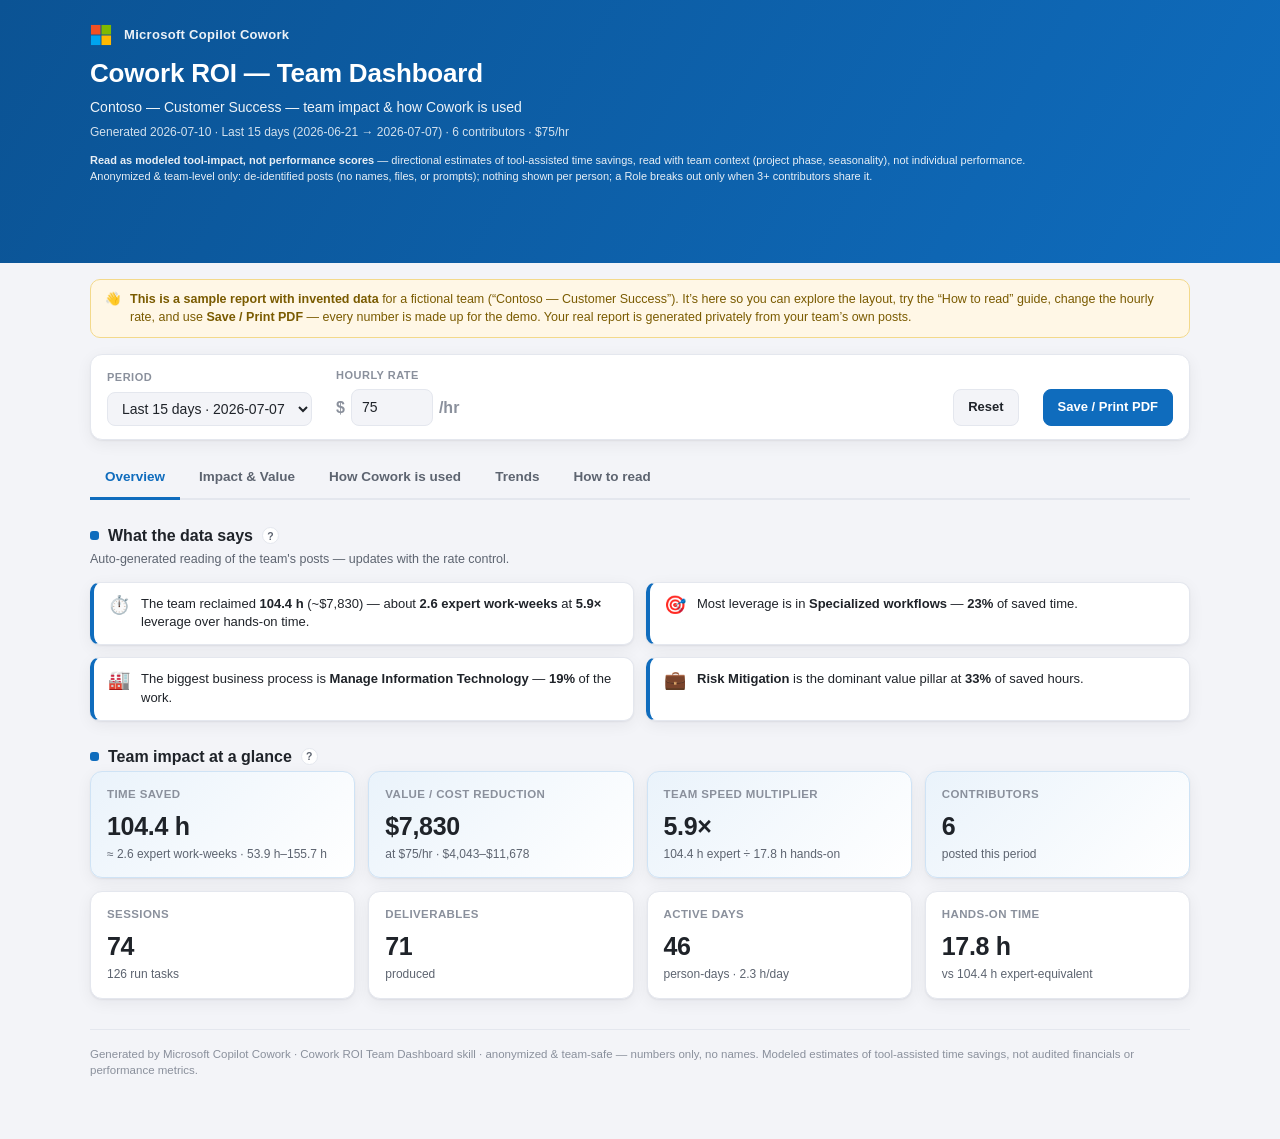
==== docs/demo-report.html @ 1267a7e6 "Installer Studio: add live demo report with invented sample data Adds docs/demo-report.html - a self" ====
<!DOCTYPE html>
<html lang="en" dir="ltr">
<head>
<meta charset="utf-8"><meta name="viewport" content="width=device-width, initial-scale=1"><meta name="color-scheme" content="light dark">
<title>Cowork Dashboard — Sample Team Report (Demo)</title>
<style>
:root{--bg:#f3f4f8;--panel:#fff;--ink:#1f2329;--muted:#5d6470;--faint:#8a909c;--line:#e4e7ee;
--brand:#0f6cbd;--brand-d:#0b5394;--soft:#eaf3fb;--good:#107c10;--shadow:0 1px 2px rgba(16,24,40,.06),0 4px 16px rgba(16,24,40,.06);
--t:#0f6cbd;--rg:#107c10;--cr:#ca5010;--rm:#8764b8;
--c0:#0f6cbd;--c1:#2e8b57;--c2:#ca5010;--c3:#8764b8;--c4:#0099bc;--c5:#c4314b;--c6:#7a7574;--c7:#498205;}
@media (prefers-color-scheme:dark){:root{--bg:#16181d;--panel:#1f2228;--ink:#e9ebef;--muted:#a7adb8;--faint:#7c828d;--line:#2c3038;--brand:#4aa3e8;--brand-d:#74b9ee;--soft:#1b2a39;--shadow:0 1px 2px rgba(0,0,0,.4);}}
*{box-sizing:border-box}html,body{margin:0;padding:0}
body{font-family:'Segoe UI',-apple-system,BlinkMacSystemFont,Roboto,Helvetica,Arial,sans-serif;background:var(--bg);color:var(--ink);line-height:1.45;-webkit-font-smoothing:antialiased}
.wrap{max-width:1140px;margin:0 auto;padding:0 20px 60px}
header.top{background:linear-gradient(120deg,var(--brand-d),var(--brand));color:#fff;padding:24px 0 18px}
.brand{display:flex;align-items:center;gap:12px;margin-bottom:9px}.brand .nm{font-size:13px;letter-spacing:.3px;opacity:.92;font-weight:600}
header.top h1{font-size:26px;margin:2px 0 4px;font-weight:700;letter-spacing:-.2px}
header.top .sub{font-size:14px;opacity:.93;margin:0}header.top .gen{font-size:12px;opacity:.82;margin-top:7px}
header.top .disc{font-size:11px;line-height:1.45;opacity:.9;margin:10px 0 0;max-width:940px}header.top .disc b{font-weight:700}
.banner{background:#fff7e6;border:1px solid #f3d98b;color:#7a5b00;border-radius:10px;padding:10px 14px;font-size:12.5px;margin:16px 0 0;display:flex;gap:9px;align-items:flex-start}
@media (prefers-color-scheme:dark){.banner{background:#332a12;border-color:#5c4a17;color:#e8cf8f}}
.controls{position:sticky;top:0;z-index:30;background:var(--panel);border:1px solid var(--line);border-radius:12px;box-shadow:var(--shadow);padding:13px 16px;margin:16px 0 0;display:flex;flex-wrap:wrap;gap:14px 24px;align-items:flex-end}
.ctl{display:flex;flex-direction:column;gap:6px}.ctl label{font-size:11px;text-transform:uppercase;letter-spacing:.5px;color:var(--faint);font-weight:700}
.ctl select,.ctl input{font:inherit;font-size:14px;padding:7px 10px;border:1px solid var(--line);border-radius:8px;background:var(--bg);color:var(--ink);min-width:150px}
.rate-in{display:flex;align-items:center;gap:6px}.rate-in span{color:var(--faint);font-weight:600}.rate-in input{width:82px;min-width:70px}
.btn{font:inherit;font-size:13px;font-weight:600;padding:8px 14px;border-radius:8px;cursor:pointer;border:1px solid var(--line);background:var(--bg);color:var(--ink)}
.btn.primary{background:var(--brand);border-color:var(--brand);color:#fff}.btn:hover{border-color:var(--brand)}.spacer{flex:1 1 auto}
.tabs{position:sticky;top:0;z-index:25;display:flex;gap:4px;flex-wrap:wrap;margin:16px 0 8px;border-bottom:2px solid var(--line);background:var(--bg)}
.tab-btn{font:inherit;font-size:13.5px;font-weight:600;padding:11px 15px;border:none;background:none;color:var(--muted);cursor:pointer;border-bottom:3px solid transparent;margin-bottom:-2px}
.tab-btn.on{color:var(--brand);border-bottom-color:var(--brand)}.tab-btn:hover{color:var(--ink)}
.tab-panel{display:none}.tab-panel.on{display:block}
section.block{margin:24px 0 0}
h2.sec{font-size:16px;font-weight:700;margin:0 0 3px;display:flex;align-items:center;gap:9px;position:relative;flex-wrap:wrap}
h2.sec .dot{width:9px;height:9px;border-radius:3px;background:var(--brand)}
.sec-note{font-size:12.5px;color:var(--muted);margin:0 0 13px}
/* Click-to-reveal "?" helper next to a section title — a short plain-language explanation, in-page. */
.help{width:17px;height:17px;border-radius:50%;border:1px solid var(--line);background:var(--panel);color:var(--muted);font-size:10.5px;font-weight:700;line-height:1;cursor:pointer;padding:0;display:inline-flex;align-items:center;justify-content:center;flex:none}
.help:hover{border-color:var(--brand);color:var(--brand)}
.helppop{position:absolute;top:28px;inset-inline-start:0;z-index:40;max-width:460px;background:var(--panel);border:1px solid var(--line);border-radius:10px;box-shadow:var(--shadow);padding:11px 14px;font-size:12.5px;font-weight:400;color:var(--muted);line-height:1.5;display:none}
.helppop.on{display:block}.helppop b{color:var(--ink);font-weight:650}
.kpis{display:grid;grid-template-columns:repeat(4,1fr);gap:13px}
.kpi{background:var(--panel);border:1px solid var(--line);border-radius:12px;padding:14px 16px;box-shadow:var(--shadow)}
.kpi .k-l{font-size:11.5px;text-transform:uppercase;letter-spacing:.4px;color:var(--faint);font-weight:700}
.kpi .k-v{font-size:25px;font-weight:750;margin:5px 0 2px;letter-spacing:-.3px}.kpi .k-s{font-size:12px;color:var(--muted)}
.kpi.hero{background:linear-gradient(135deg,var(--soft),var(--panel));border-color:#cfe3f5}
@media (prefers-color-scheme:dark){.kpi.hero{border-color:#274a68}}
.grid2{display:grid;grid-template-columns:1fr 1fr;gap:16px}
.card{background:var(--panel);border:1px solid var(--line);border-radius:12px;padding:17px 18px 15px;box-shadow:var(--shadow)}
.card h3{font-size:14px;margin:0 0 4px;font-weight:700}.card .hint{font-size:11.5px;color:var(--faint);margin:0 0 12px}
/* Fixed value column (232px) so the gray track is the SAME length on every row; .rc = count rows (narrow value). */
.row{display:grid;grid-template-columns:180px 1fr 232px;align-items:center;gap:11px;padding:5px 0}
.row.rc{grid-template-columns:180px 1fr 56px}
.row .rl{font-size:13px;overflow:hidden;text-overflow:ellipsis;white-space:nowrap}
.row .rbar{background:var(--bg);border-radius:6px;height:16px;overflow:hidden}.row .rfill{height:100%;border-radius:6px;min-width:2px}
.row .rv{font-size:12.5px;color:var(--muted);font-variant-numeric:tabular-nums;white-space:nowrap;text-align:right}.row .rv b{color:var(--ink);font-weight:650}
table.dt{width:100%;border-collapse:collapse;font-size:13px}
table.dt th{text-align:left;font-size:11px;text-transform:uppercase;letter-spacing:.4px;color:var(--faint);font-weight:700;padding:8px 10px;border-bottom:2px solid var(--line)}
table.dt th.r,table.dt td.r{text-align:right;font-variant-numeric:tabular-nums}
table.dt td{padding:8px 10px;border-bottom:1px solid var(--line);vertical-align:top}table.dt tr:last-child td{border-bottom:none}
table.dt tr.tot td{font-weight:700;border-top:2px solid var(--line);background:var(--bg)}
.pill{display:inline-block;font-size:11px;padding:2px 9px;border-radius:999px;background:var(--soft);color:var(--brand-d);font-weight:600;margin:1px 3px 1px 0}
.insights{display:grid;grid-template-columns:1fr 1fr;gap:12px}
.ins{display:flex;gap:11px;background:var(--panel);border:1px solid var(--line);border-left:4px solid var(--brand);border-radius:10px;padding:12px 14px;box-shadow:var(--shadow)}
.ins .ic{font-size:18px;line-height:1.2}.ins .tx{font-size:13px}.ins .tx b{font-weight:700}
.donut-wrap{display:flex;gap:22px;align-items:center;flex-wrap:wrap}
.legend{display:flex;flex-direction:column;gap:7px;font-size:12.5px}.legend .li{display:flex;align-items:center;gap:9px}
.legend .sw{width:12px;height:12px;border-radius:3px;flex:none}.legend .lt{flex:1}.legend .lv{color:var(--muted);font-variant-numeric:tabular-nums}
.stackrow{display:grid;grid-template-columns:200px 1fr;align-items:center;gap:11px;padding:6px 0}
.stackbar{display:flex;height:22px;border-radius:6px;overflow:hidden;background:var(--bg)}.stackseg{height:100%}
.io2{display:grid;grid-template-columns:1fr 1fr;gap:26px}.io2 h4{font-size:12px;text-transform:uppercase;letter-spacing:.4px;color:var(--faint);margin:0 0 10px}
.svgtrend{width:100%;height:150px}.trend-empty{font-size:12.5px;color:var(--muted);margin-top:8px}
details.meth{background:var(--panel);border:1px solid var(--line);border-radius:12px;box-shadow:var(--shadow);margin-bottom:12px}
details.meth summary{cursor:pointer;padding:14px 18px;font-weight:700;font-size:14px;list-style:none}
details.meth summary::-webkit-details-marker{display:none}
details.meth summary::before{content:'\25B8';margin-inline-end:9px;color:var(--brand);display:inline-block;transition:.15s}
details.meth[open] summary::before{transform:rotate(90deg)}
details.meth .mbody{padding:0 18px 16px;font-size:13px;color:var(--muted)}details.meth .mbody h4{color:var(--ink);font-size:13px;margin:13px 0 5px}details.meth a{color:var(--brand)}
details.drill{margin-top:13px;border-top:1px dashed var(--line);padding-top:9px}
details.drill>summary{cursor:pointer;font-size:12.5px;font-weight:650;color:var(--brand);list-style:none;user-select:none}
details.drill>summary::-webkit-details-marker{display:none}
details.drill>summary::before{content:'\25B8';margin-inline-end:7px;display:inline-block;transition:.15s;color:var(--brand)}
details.drill[open]>summary::before{transform:rotate(90deg)}
details.drill .dbody{padding-top:11px}
.dgrp{margin:0 0 15px}.dgrp .dgrp-h{font-size:11.5px;font-weight:700;color:var(--muted);text-transform:uppercase;letter-spacing:.3px;margin:0 0 5px}
/* Expandable business-process accordion (each row opens to its deliverable formats + skills). */
.acct{border:1px solid var(--line);border-radius:11px;overflow:hidden}
.acct-h,.acct-tot,.acct-row>summary{display:grid;grid-template-columns:1fr 92px 78px 92px 66px;gap:10px;align-items:center;padding:10px 14px;font-size:13px}
.acct-h{background:var(--bg);font-size:11px;text-transform:uppercase;letter-spacing:.4px;color:var(--faint);font-weight:700}
.acct-h .r,.acct-row>summary .r,.acct-tot .r{text-align:right;font-variant-numeric:tabular-nums}
.acct-row{border-top:1px solid var(--line)}
.acct-row>summary{cursor:pointer;list-style:none;user-select:none}
.acct-row>summary::-webkit-details-marker{display:none}
.acct-row>summary .ap{position:relative;padding-inline-start:17px;font-weight:600}
.acct-row>summary .ap::before{content:'\25B8';position:absolute;inset-inline-start:0;top:0;color:var(--brand);transition:transform .15s}
.acct-row[open]>summary .ap::before{transform:rotate(90deg)}
.acct-row[open]>summary{background:var(--soft)}
.acct-row>.acct-body{padding:13px 14px 15px;background:var(--bg);border-top:1px dashed var(--line)}
.acct-tot{border-top:2px solid var(--line);background:var(--bg);font-weight:700}
.skline{margin-top:11px;font-size:12.5px}.skline .sklbl{display:inline-block;font-size:11px;font-weight:700;text-transform:uppercase;letter-spacing:.3px;color:var(--faint);margin:0 8px 4px 0}
details.drill.sub{margin-top:11px;border-top:1px dashed var(--line);padding-top:9px}details.drill.sub>summary{font-size:12px}
/* Flattened per-process deliverable list: distinct deliverables, one level indented, format inline. */
.dlv-list{margin-inline-start:16px;border-inline-start:2px solid var(--line);padding-inline-start:12px}
.dlv{display:grid;grid-template-columns:1fr auto auto;align-items:center;gap:10px;padding:5px 0;border-bottom:1px solid var(--line)}
.dlv:last-child{border-bottom:none}
.dlv-nm{font-size:13px;overflow:hidden;text-overflow:ellipsis}
.fmt-tag{font-size:10.5px;font-weight:700;text-transform:uppercase;letter-spacing:.3px;color:var(--brand-d);background:var(--soft);border-radius:6px;padding:2px 8px;white-space:nowrap}
.dlv-v{font-size:12.5px;color:var(--muted);font-variant-numeric:tabular-nums;white-space:nowrap}
@media (max-width:860px){.acct-h,.acct-tot,.acct-row>summary{grid-template-columns:1fr 50px 56px 66px 44px;gap:6px;font-size:12px}}
footer.foot{margin-top:30px;padding-top:16px;border-top:1px solid var(--line);font-size:11.5px;color:var(--faint)}
@media (max-width:860px){.kpis{grid-template-columns:repeat(2,1fr)}.grid2,.io2,.insights{grid-template-columns:1fr}.row{grid-template-columns:118px 1fr 132px}.row.rc{grid-template-columns:118px 1fr 46px}.row .rv{white-space:normal}.stackrow{grid-template-columns:120px 1fr}.helppop{max-width:78vw}}
@media print{body{background:#fff}.controls,.banner,.tabs{display:none}.tab-panel{display:block!important}
.card,.kpi,details.meth{box-shadow:none;border-color:#ccc}details.meth summary{display:none}details.meth .mbody{display:block!important}
details.drill .dbody{display:block!important}.acct-row>.acct-body{display:block!important}
header.top{background:var(--brand)!important}*{-webkit-print-color-adjust:exact;print-color-adjust:exact}section.block{break-inside:avoid}}
</style>
</head>
<body>
<header class="top"><div class="wrap">
  <div class="brand"><svg width="22" height="22" viewBox="0 0 23 23" aria-hidden="true"><rect x="1" y="1" width="10" height="10" fill="#F25022"></rect><rect x="12" y="1" width="10" height="10" fill="#7FBA00"></rect><rect x="1" y="12" width="10" height="10" fill="#00A4EF"></rect><rect x="12" y="12" width="10" height="10" fill="#FFB900"></rect></svg><span class="nm">Microsoft Copilot Cowork</span></div>
  <h1>Cowork ROI — Team Dashboard</h1>
  <p class="sub">Contoso — Customer Success — team impact &amp; how Cowork is used</p>
  <p class="gen">Generated 2026-07-10 · <span id="ctxline"></span></p>
  <p class="disc"><b>Read as modeled tool-impact, not performance scores</b> — directional estimates of tool-assisted time savings, read with team context (project phase, seasonality), not individual performance. Anonymized &amp; team-level only: de-identified posts (no names, files, or prompts); nothing shown per person; a Role breaks out only when 3+ contributors share it.</p>
</div></header>
<div class="wrap">
  <div class="banner"><span>👋</span><span><b>This is a sample report with invented data</b> for a fictional team (“Contoso — Customer Success”). It’s here so you can explore the layout, try the “How to read” guide, change the hourly rate, and use <b>Save / Print PDF</b> — every number is made up for the demo. Your real report is generated privately from your team’s own posts.</span></div>
  <div class="controls">
    <div class="ctl"><label for="snapSel">Period</label><select id="snapSel"></select></div>
    <div class="ctl"><label for="rateInput">Hourly rate</label><div class="rate-in"><span>$</span><input id="rateInput" type="number" min="1" step="1" inputmode="numeric"><span>/hr</span></div></div>
    <div class="spacer"></div>
    <button class="btn" id="resetBtn" type="button">Reset</button>
    <button class="btn primary" id="printBtn" type="button">Save / Print PDF</button>
  </div>
  <div class="tabs">
    <button class="tab-btn on" type="button" data-tab="overview">Overview</button>
    <button class="tab-btn" type="button" data-tab="impact">Impact &amp; Value</button>
    <button class="tab-btn" type="button" data-tab="work">How Cowork is used</button>
    <button class="tab-btn" type="button" data-tab="trends">Trends</button>
    <button class="tab-btn" type="button" data-tab="method">How to read</button>
  </div>

  <div class="tab-panel on" id="tab-overview">
    <section class="block"><h2 class="sec"><span class="dot"></span>What the data says<button type="button" class="help" aria-label="About this section">?</button><span class="helppop">A plain-language reading of the team's posts, generated automatically. It re-words itself when you change the hourly rate below.</span></h2><p class="sec-note">Auto-generated reading of the team's posts — updates with the rate control.</p><div class="insights" id="ov-insights"></div></section>
    <section class="block"><h2 class="sec"><span class="dot"></span>Team impact at a glance<button type="button" class="help" aria-label="About this section">?</button><span class="helppop">The headline totals for the selected period. <b>Value</b> = expert-equivalent hours &times; the hourly rate in the control bar, so it recomputes whenever you change the rate.</span></h2><div class="kpis" id="ov-kpis"></div></section>
  </div>

  <div class="tab-panel" id="tab-impact">
    <section class="block"><h2 class="sec"><span class="dot"></span>Business value pillars<button type="button" class="help" aria-label="About this section">?</button><span class="helppop">Which kind of business value the saved hours advanced — <b>Revenue Growth</b>, <b>Cost Reduction</b>, <b>Risk Mitigation</b>, or <b>Transformation</b> (new ways of working / AI adoption).</span></h2><p class="sec-note">Where the saved hours land. Value = hours × the rate above.</p><div class="card" id="im-pillars"></div></section>
    <section class="block"><h2 class="sec"><span class="dot"></span>Where the time went — by task category<button type="button" class="help" aria-label="About this section">?</button><span class="helppop">The <b>method</b> used, task by task. Each task is sorted by its output file type and goal keywords (e.g. spreadsheets &rarr; Analysis; code / HTML &rarr; Write or debug code). Each category carries a research time band (minutes saved per run); time saved = tasks &times; band. The <b>reach</b> line shows how many contributors used it. Full mapping is on the <b>How to read</b> tab.</span></h2><p class="sec-note">With the research-anchored time bands (minutes saved per run), and how many contributors used each.</p><div class="card" id="im-categories"></div></section>
    <section class="block"><div class="grid2">
      <div class="card"><h3>Roles Cowork stood in for</h3><p class="hint">Roles a services firm would have billed — expand for the specific skills behind them.</p><div id="im-roles"></div></div>
      <div class="card"><h3>Deliverables produced — by format</h3><p class="hint">What the team shipped, as real file formats. Per-item detail sits under <i>Work by business process</i>.</p><div id="im-deliv"></div></div>
    </div></section>
  </div>

  <div class="tab-panel" id="tab-work">
    <section class="block"><h2 class="sec"><span class="dot"></span>Work by business process<button type="button" class="help" aria-label="About this section">?</button><span class="helppop">What the team actually does with Cowork, grouped into the shared canonical process set. <b>Click any row</b> to expand its deliverables and the skills behind them. Deliverables with a de-identified name list individually; ones a post carried only by file type collapse into a single row (e.g. &ldquo;HTML &middot; 5 deliverables&rdquo;).</span></h2><p class="sec-note">Grouped into the shared canonical set (mirrors the Member skill). This is the spine of the tab — what the team actually does with Cowork. <b>Each row expands</b> — click a process to see the deliverables it produced and the skills behind them.</p><div class="card" id="wk-proc"></div></section>
    <section class="block"><h2 class="sec"><span class="dot"></span>Category mix<button type="button" class="help" aria-label="About this section">?</button><span class="helppop">How each contributor group splits its time across categories. A role only breaks out when <b>3+</b> people share it; otherwise everyone is combined into one bar — no individual is ever shown.</span></h2><p class="sec-note">How saved time splits across task categories — grouped by Role where privacy allows.</p><div class="card" id="wk-stack"></div></section>
    <section class="block"><h2 class="sec"><span class="dot"></span>Analyzed → Produced<button type="button" class="help" aria-label="About this section">?</button><span class="helppop">How many source items the team fed in versus how many deliverables it produced, by type — a rough read on input effort vs. output.</span></h2><p class="sec-note">Inputs the team analyzed vs. deliverables produced, by type.</p><div class="card" id="wk-io"></div></section>
  </div>

  <div class="tab-panel" id="tab-trends">
    <section class="block"><h2 class="sec"><span class="dot"></span>Time saved over time<button type="button" class="help" aria-label="About this section">?</button><span class="helppop">One point per posting cycle, so you can see whether the team's total impact is trending up over fortnights. Cowork is used for specific tasks, so this is a cycle-over-cycle total, not daily activity.</span></h2><p class="sec-note">Minimal by design — one point per posting cycle. Is team impact growing?</p><div class="card" id="tr-trend"></div></section>
  </div>

  <div class="tab-panel" id="tab-method">
    <details class="meth" open><summary>How to read this dashboard</summary><div class="mbody">
      <p>This tab explains every number, tab and control — it folds in the old one-page PDF, so the whole guide now lives inside the dashboard. It's built by aggregating the de-identified Cowork ROI posts teammates publish to the team channel. Metric &amp; section titles match the <b>Copilot ROI Report</b> and <b>Copilot ROI Member</b> skills. Treat numbers as <b>directional</b> — Cowork isn't the only factor behind any change, so read them with team context (project phase, seasonality), not as performance scores. This is a small, homogeneous-team (v1) view.</p>
      <p style="margin-top:8px">Tip: every section title has a <b>?</b> next to it — click it for a quick explanation right where you're looking.</p>
    </div></details>

    <details class="meth"><summary>The five tabs — where to look for what</summary><div class="mbody">
      <h4>Overview</h4><p>Auto-insights + the KPI band. Start here.</p>
      <h4>Impact &amp; Value</h4><p>Value by pillar and task category ($), the roles Cowork stood in for, and deliverables by file format.</p>
      <h4>How Cowork is used</h4><p>The business processes the team runs (each row expands to its deliverables + skills), the category mix by contributor group, and analyzed &rarr; produced.</p>
      <h4>Trends</h4><p>Fortnight-over-fortnight movement — one point per posting cycle.</p>
      <h4>How to read</h4><p>This tab: plain-language definitions and the methodology.</p>
    </div></details>

    <details class="meth"><summary>The KPI band — what each headline number means</summary><div class="mbody">
      <p><b>Time saved</b> — expert-equivalent hours Cowork saved the team this period.<br>
      <b>Value / cost reduction</b> — those saved hours priced out (hours &times; hourly rate).<br>
      <b>Team speed multiplier</b> — how much faster: expert hours &divide; hands-on hours.<br>
      <b>Contributors</b> — how many teammates posted their stats this period.<br>
      <b>Sessions</b> — distinct Cowork chats run across the whole team.<br>
      <b>Deliverables</b> — files, decks, docs, web pages and other outputs made.<br>
      <b>Active days</b> — person-days with at least one Cowork task in the window.<br>
      <b>Hands-on time</b> — real time at the keyboard (the assisted clock).</p>
    </div></details>

    <details class="meth"><summary>The two controls</summary><div class="mbody">
      <p><b>Period</b> — pick the reporting window; every number on the page updates to match.<br>
      <b>Hourly rate</b> — change $/hr and all value / cost-reduction figures recompute instantly (default $72/hr). Only the pricing changes; hours and counts stay the same.</p>
    </div></details>

    <details class="meth"><summary>How task categories are derived</summary><div class="mbody">
      <p>Two different questions are answered by two different fields. <b>Business process</b> = <i>what</i> business need the work served. <b>Task category</b> = <i>how</i> the work was done (the method). Each task is sorted into up to two categories from three signals:</p>
      <p><b>1 · Output file type</b> — spreadsheets (.xlsx / .csv / .json) &rarr; Analysis &amp; Research · code &amp; web (.py / .html / .sql / .js) &rarr; Write or debug code · documents (.docx / .pdf / .pptx / images) &rarr; Document &amp; content creation · packaged skills (.zip / .skill) &rarr; Specialized workflows.<br>
      <b>2 · Goal keywords</b> — &ldquo;analyze / research / ROI / benchmark&rdquo; &rarr; Analysis · &ldquo;debug / refactor / script / API / automation&rdquo; &rarr; Write or debug code · &ldquo;email / inbox / reply&rdquo; &rarr; Email · &ldquo;meeting / transcript / standup / agenda&rdquo; &rarr; Meeting.<br>
      <b>3 · Input signal</b> — if the sources are data files, or there are 3 or more of them &rarr; Analysis.</p>
      <p>When more than one matches, they rank (code &rsaquo; analysis &rsaquo; specialized &rsaquo; document &rsaquo; communication &rsaquo; meeting &rsaquo; email &rsaquo; general) and the top two are kept. A task with no saved file and no signal falls to <b>General assistance / Other</b>. Each category then carries a research time band (below); time saved = tasks &times; band.</p>
    </div></details>

    <details class="meth"><summary>Deliverables — and why some show only a file format</summary><div class="mbody">
      <p>Under <b>Work by business process</b>, a deliverable with a de-identified name (e.g. &ldquo;Team ROI dashboard&rdquo;) lists on its own row. A row that shows only a format (e.g. &ldquo;HTML&rdquo;) is a deliverable whose <b>name wasn't included in that teammate's post</b> — the Member skill can post either a named line or a compact type-only line. It does <b>not</b> mean Cowork failed to recognize the work. To keep the list readable, all type-only deliverables of one format collapse into a single row — e.g. <b>&ldquo;HTML &middot; 5 deliverables&rdquo;</b> — with their hours and value summed.</p>
    </div></details>

    <details class="meth"><summary>How widespread is a category (reach)</summary><div class="mbody">
      <p>Each task-category row shows <b>how many contributors</b> used it — e.g. &ldquo;used by 4 of 5 contributors&rdquo; — so you can see where usage is concentrated vs. spread, not just the volume of hours. This is an aggregate count and never names anyone. To protect a small team, when <b>fewer than 3</b> people used a category the exact number is withheld and shown as &ldquo;used by &lt;3 contributors&rdquo;.</p>
    </div></details>

    <details class="meth"><summary>Privacy &amp; anonymity</summary><div class="mbody">
      <p><b>Nothing is shown at an individual level.</b> Members appear only as counts. The one per-attribute view (category mix) breaks a Role out only when <b>3+</b> contributors share it; otherwise they collapse into a single combined bar. The only attribute used is the directory <b>Role</b> (job title) that a teammate's post carries — never names, never country, never file names or prompts.</p>
    </div></details>

    <details class="meth"><summary>Value model</summary><div class="mbody">
      <p>Time saved = Σ run tasks × the research band per task category (minutes saved/run). <b>Value = expert-equivalent hours × hourly rate</b> (default $72/hr; adjust live). <b>Speed multiplier</b> = expert ÷ modeled hands-on hours. All figures come from the posts; the dashboard only re-totals and re-prices them.</p>
    </div></details>

    <details class="meth"><summary>Value pillars</summary><div class="mbody">
      <p><b>Revenue Growth</b> (top-line), <b>Cost Reduction</b> (cost base), <b>Risk Mitigation</b> (protect value), <b>Transformation</b> (new ways of working / AI adoption). Shared crosswalk across all three ROI skills.</p>
    </div></details>

    <details class="meth"><summary>Research bands &amp; sources</summary><div class="mbody">
      <p>Minutes saved per run (low / typical / high): Analysis &amp; Research 30/67/92 · Write or debug code 30/56/96 · Document &amp; content 12/24/42 · Meeting 12/31/43 · Email 3/7/12 · Communication 2/4/6 · Specialized 10/25/40 · General 2/5/8.</p>
      <p>Sources: Stanford-WB (SSRN 5136877), Microsoft Research 2026 (DiD n=72,186), Noy &amp; Zhang (Science 2023), Cambon et al. (MSR 2024), Cui et al. (CACM 2024), Brynjolfsson, Li &amp; Raymond (QJE 2025), Forrester TEI 2024.</p>
    </div></details>
  </div>

  <footer class="foot">Generated by Microsoft Copilot Cowork · Cowork ROI Team Dashboard skill · anonymized &amp; team-safe — numbers only, no names. Modeled estimates of tool-assisted time savings, not audited financials or performance metrics.</footer>
</div>
<script type="application/json" id="cw-data">{"meta": {"team": "Contoso — Customer Success", "channel": "Cowork report - Contoso CS", "generated": "2026-07-10", "defaultRate": 75, "cadenceDays": 14, "kThreshold": 3, "teamSize": null, "categoryBands": {"Analysis & Research": "30 / 67 / 92", "Write or debug code": "30 / 56 / 96", "Document & content creation": "12 / 24 / 42", "Meeting workflows": "12 / 31 / 43", "Email workflows": "3 / 7 / 12", "Communication workflows": "2 / 4 / 6", "Specialized workflows": "10 / 25 / 40", "General assistance / Other": "2 / 5 / 8"}}, "snapshots": [{"id": "2026-07-09", "label": "Last 15 days", "periodStart": "2026-06-21", "periodEnd": "2026-07-07", "postedDate": "2026-07-09"}], "members": [{"anon": "1", "role": null, "posted": true, "reports": {"2026-07-09": {"headline": {"timeTyp": 10.9, "timeLow": 5.3, "timeHigh": 15.2, "expertH": 10.9, "assistedH": 2.7, "speed": 4.0, "sessions": 16, "runTasks": 25, "deliverables": 12, "activeDays": 10}, "categories": [{"name": "Specialized workflows", "tasks": 6, "hours": 3.2}, {"name": "Email workflows", "tasks": 5, "hours": 3.1}, {"name": "Analysis & Research", "tasks": 7, "hours": 2.9}, {"name": "Document & content creation", "tasks": 6, "hours": 1.7}], "pillars": [{"name": "Risk Mitigation", "sessions": 4, "hours": 4.7}, {"name": "Transformation", "sessions": 8, "hours": 3.6}, {"name": "Revenue Growth", "sessions": 3, "hours": 2.6}], "processes": [{"name": "Develop & Manage Products", "sessions": 16, "hours": 10.9}], "roles": [{"name": "Consultant", "hours": 2.8}, {"name": "Data Analyst", "hours": 2.4}, {"name": "Software Engineer", "hours": 2.2}, {"name": "Solutions Architect", "hours": 2.2}, {"name": "Marketing Manager", "hours": 1.3}], "skills": [{"name": "Quality Assurance", "deliverables": 2, "sessions": 2, "hours": 1.76}, {"name": "Research Synthesis", "deliverables": 3, "sessions": 4, "hours": 1.48}, {"name": "Presentation Design", "deliverables": 6, "sessions": 4, "hours": 1.24}, {"name": "Requirements Gathering", "deliverables": 1, "sessions": 4, "hours": 1.15}, {"name": "Data Analysis", "deliverables": 2, "sessions": 6, "hours": 1.0}, {"name": "Process Mapping", "deliverables": 5, "sessions": 5, "hours": 0.95}, {"name": "Project Planning", "deliverables": 2, "sessions": 7, "hours": 0.94}, {"name": "Report Writing", "deliverables": 3, "sessions": 8, "hours": 0.85}, {"name": "Code Review", "deliverables": 5, "sessions": 3, "hours": 0.84}, {"name": "Prompt Engineering", "deliverables": 6, "sessions": 8, "hours": 0.68}], "io": {"inputs": [{"type": "Document", "count": 7}, {"type": "Image", "count": 7}, {"type": "File", "count": 7}, {"type": "Spreadsheet", "count": 4}], "outputs": [{"type": "PDF", "count": 12}, {"type": "Web page", "count": 10}, {"type": "Image", "count": 9}, {"type": "Deck", "count": 8}, {"type": "Document", "count": 7}], "inputsAnalyzed": 28, "outputsProduced": 46}, "deliverables": [{"type": "PDF", "count": 12, "hours": 2.0, "skills": ["Requirements Gathering", "Quality Assurance", "Financial Modeling", "Prompt Engineering", "Process Mapping"]}, {"type": "Web page", "count": 10, "hours": 1.1, "skills": ["Financial Modeling", "Process Mapping"]}, {"type": "Image", "count": 9, "hours": 1.8, "skills": ["Financial Modeling", "Presentation Design", "Requirements Gathering"]}, {"type": "Document", "count": 7, "hours": 1.7, "skills": ["Presentation Design", "Stakeholder Communication", "Project Planning", "Financial Modeling", "Process Mapping"]}], "deliverablesDetail": [], "daily": [{"date": "2026-06-25", "runTasks": 2}, {"date": "2026-06-26", "runTasks": 3}, {"date": "2026-06-27", "runTasks": 3}, {"date": "2026-06-28", "runTasks": 3}, {"date": "2026-06-30", "runTasks": 2}, {"date": "2026-07-01", "runTasks": 2}, {"date": "2026-07-02", "runTasks": 3}, {"date": "2026-07-03", "runTasks": 2}, {"date": "2026-07-04", "runTasks": 3}, {"date": "2026-07-05", "runTasks": 3}]}}}, {"anon": "2", "role": null, "posted": true, "reports": {"2026-07-09": {"headline": {"timeTyp": 12.6, "timeLow": 6.5, "timeHigh": 18.6, "expertH": 12.6, "assistedH": 2.5, "speed": 5.0, "sessions": 16, "runTasks": 38, "deliverables": 11, "activeDays": 5}, "categories": [{"name": "Meeting workflows", "tasks": 4, "hours": 4.1}, {"name": "Analysis & Research", "tasks": 9, "hours": 2.8}, {"name": "Email workflows", "tasks": 6, "hours": 2.3}, {"name": "Document & content creation", "tasks": 9, "hours": 1.9}, {"name": "Communication workflows", "tasks": 9, "hours": 1.4}], "pillars": [{"name": "Revenue Growth", "sessions": 10, "hours": 8.2}, {"name": "Transformation", "sessions": 6, "hours": 4.4}], "processes": [{"name": "Skill Development", "sessions": 16, "hours": 12.6}], "roles": [{"name": "Data Analyst", "hours": 3.1}, {"name": "Marketing Manager", "hours": 2.8}, {"name": "Business Analyst", "hours": 2.4}, {"name": "Program Manager", "hours": 2.2}, {"name": "Solutions Architect", "hours": 2.1}], "skills": [{"name": "Quality Assurance", "deliverables": 2, "sessions": 2, "hours": 2.72}, {"name": "Prompt Engineering", "deliverables": 3, "sessions": 1, "hours": 2.16}, {"name": "Presentation Design", "deliverables": 5, "sessions": 3, "hours": 1.85}, {"name": "Financial Modeling", "deliverables": 4, "sessions": 3, "hours": 1.18}, {"name": "Code Review", "deliverables": 5, "sessions": 3, "hours": 1.09}, {"name": "Project Planning", "deliverables": 5, "sessions": 3, "hours": 1.08}, {"name": "Data Analysis", "deliverables": 4, "sessions": 8, "hours": 1.02}, {"name": "Stakeholder Communication", "deliverables": 1, "sessions": 5, "hours": 0.82}, {"name": "Research Synthesis", "deliverables": 4, "sessions": 5, "hours": 0.69}], "io": {"inputs": [{"type": "Web page", "count": 12}, {"type": "File", "count": 12}, {"type": "Document", "count": 11}], "outputs": [{"type": "Spreadsheet", "count": 12}, {"type": "Text", "count": 10}, {"type": "Image", "count": 2}], "inputsAnalyzed": 35, "outputsProduced": 27}, "deliverables": [{"type": "Spreadsheet", "count": 12, "hours": 3.4, "skills": ["Data Analysis", "Code Review", "Quality Assurance", "Presentation Design"]}, {"type": "Text", "count": 10, "hours": 2.1, "skills": ["Presentation Design", "Quality Assurance", "Project Planning"]}, {"type": "Image", "count": 2, "hours": 2.1, "skills": ["Code Review", "Financial Modeling", "Quality Assurance", "Report Writing"]}], "deliverablesDetail": [], "daily": [{"date": "2026-06-23", "runTasks": 6}, {"date": "2026-06-25", "runTasks": 8}, {"date": "2026-06-28", "runTasks": 5}, {"date": "2026-06-30", "runTasks": 12}, {"date": "2026-07-06", "runTasks": 6}]}}}, {"anon": "3", "role": null, "posted": true, "reports": {"2026-07-09": {"headline": {"timeTyp": 18.2, "timeLow": 9.5, "timeHigh": 26.0, "expertH": 18.2, "assistedH": 3.0, "speed": 6.1, "sessions": 14, "runTasks": 19, "deliverables": 10, "activeDays": 9}, "categories": [{"name": "Specialized workflows", "tasks": 2, "hours": 6.5}, {"name": "Document & content creation", "tasks": 8, "hours": 4.8}, {"name": "Communication workflows", "tasks": 3, "hours": 4.0}, {"name": "Analysis & Research", "tasks": 5, "hours": 2.9}], "pillars": [{"name": "Risk Mitigation", "sessions": 6, "hours": 9.1}, {"name": "Cost Reduction", "sessions": 8, "hours": 9.1}], "processes": [{"name": "Manage Information Technology", "sessions": 3, "hours": 10.9}, {"name": "Skill Development", "sessions": 11, "hours": 7.3}], "roles": [{"name": "Software Engineer", "hours": 3.8}, {"name": "Data Analyst", "hours": 3.7}, {"name": "Program Manager", "hours": 3.0}, {"name": "Business Analyst", "hours": 2.9}, {"name": "Technical Writer", "hours": 2.5}, {"name": "Product Manager", "hours": 2.3}], "skills": [{"name": "Data Analysis", "deliverables": 4, "sessions": 6, "hours": 3.24}, {"name": "Financial Modeling", "deliverables": 1, "sessions": 1, "hours": 3.16}, {"name": "Prompt Engineering", "deliverables": 4, "sessions": 1, "hours": 2.8}, {"name": "Quality Assurance", "deliverables": 5, "sessions": 7, "hours": 2.41}, {"name": "Process Mapping", "deliverables": 3, "sessions": 4, "hours": 2.16}, {"name": "Code Review", "deliverables": 2, "sessions": 1, "hours": 2.16}, {"name": "Stakeholder Communication", "deliverables": 2, "sessions": 3, "hours": 1.19}, {"name": "Project Planning", "deliverables": 4, "sessions": 4, "hours": 1.08}], "io": {"inputs": [{"type": "Text", "count": 7}, {"type": "File", "count": 6}], "outputs": [{"type": "PDF", "count": 10}, {"type": "Document", "count": 6}, {"type": "Image", "count": 5}, {"type": "Text", "count": 3}, {"type": "Spreadsheet", "count": 3}], "inputsAnalyzed": 14, "outputsProduced": 30}, "deliverables": [{"type": "PDF", "count": 10, "hours": 2.6, "skills": ["Code Review", "Requirements Gathering", "Report Writing", "Financial Modeling", "Stakeholder Communication"]}, {"type": "Document", "count": 6, "hours": 2.3, "skills": ["Presentation Design", "Research Synthesis", "Stakeholder Communication", "Code Review"]}, {"type": "Image", "count": 5, "hours": 1.4, "skills": ["Prompt Engineering", "Stakeholder Communication", "Quality Assurance", "Research Synthesis"]}, {"type": "Text", "count": 3, "hours": 1.9, "skills": ["Stakeholder Communication", "Prompt Engineering", "Requirements Gathering", "Quality Assurance"]}, {"type": "Spreadsheet", "count": 3, "hours": 2.7, "skills": ["Financial Modeling", "Data Analysis", "Prompt Engineering"]}], "deliverablesDetail": [], "daily": [{"date": "2026-06-21", "runTasks": 1}, {"date": "2026-06-24", "runTasks": 1}, {"date": "2026-06-25", "runTasks": 3}, {"date": "2026-06-26", "runTasks": 2}, {"date": "2026-07-03", "runTasks": 2}, {"date": "2026-07-04", "runTasks": 1}, {"date": "2026-07-05", "runTasks": 2}, {"date": "2026-07-06", "runTasks": 4}, {"date": "2026-07-07", "runTasks": 2}]}}}, {"anon": "4", "role": null, "posted": true, "reports": {"2026-07-09": {"headline": {"timeTyp": 21.2, "timeLow": 10.8, "timeHigh": 31.0, "expertH": 21.2, "assistedH": 5.2, "speed": 4.1, "sessions": 8, "runTasks": 17, "deliverables": 11, "activeDays": 5}, "categories": [{"name": "Communication workflows", "tasks": 4, "hours": 5.9}, {"name": "Analysis & Research", "tasks": 4, "hours": 4.9}, {"name": "Meeting workflows", "tasks": 3, "hours": 4.9}, {"name": "Document & content creation", "tasks": 2, "hours": 2.8}, {"name": "Specialized workflows", "tasks": 4, "hours": 2.7}], "pillars": [{"name": "Cost Reduction", "sessions": 2, "hours": 10.7}, {"name": "Risk Mitigation", "sessions": 6, "hours": 10.5}], "processes": [{"name": "Market & Sell Products & Services", "sessions": 2, "hours": 8.0}, {"name": "Manage Customer Relationships", "sessions": 1, "hours": 7.9}, {"name": "Business Value & ROI Analytics", "sessions": 5, "hours": 5.3}], "roles": [{"name": "Program Manager", "hours": 7.4}, {"name": "Marketing Manager", "hours": 6.4}, {"name": "Consultant", "hours": 3.7}, {"name": "Solutions Architect", "hours": 3.7}], "skills": [{"name": "Quality Assurance", "deliverables": 1, "sessions": 3, "hours": 4.33}, {"name": "Process Mapping", "deliverables": 4, "sessions": 3, "hours": 3.21}, {"name": "Project Planning", "deliverables": 4, "sessions": 3, "hours": 2.75}, {"name": "Financial Modeling", "deliverables": 1, "sessions": 1, "hours": 2.73}, {"name": "Code Review", "deliverables": 2, "sessions": 2, "hours": 2.62}, {"name": "Research Synthesis", "deliverables": 5, "sessions": 1, "hours": 2.39}, {"name": "Requirements Gathering", "deliverables": 5, "sessions": 4, "hours": 1.94}, {"name": "Presentation Design", "deliverables": 3, "sessions": 3, "hours": 1.23}], "io": {"inputs": [{"type": "Web page", "count": 14}, {"type": "Text", "count": 6}, {"type": "Document", "count": 2}], "outputs": [{"type": "Web page", "count": 9}, {"type": "Document", "count": 4}, {"type": "PDF", "count": 3}, {"type": "Image", "count": 3}], "inputsAnalyzed": 22, "outputsProduced": 21}, "deliverables": [{"type": "Web page", "count": 9, "hours": 3.1, "skills": ["Quality Assurance", "Code Review", "Project Planning"]}, {"type": "Document", "count": 4, "hours": 3.2, "skills": ["Code Review", "Prompt Engineering", "Financial Modeling", "Report Writing", "Process Mapping"]}, {"type": "PDF", "count": 3, "hours": 3.3, "skills": ["Stakeholder Communication", "Financial Modeling"]}, {"type": "Image", "count": 3, "hours": 3.1, "skills": ["Project Planning", "Presentation Design", "Requirements Gathering", "Stakeholder Communication", "Report Writing"]}], "deliverablesDetail": [], "daily": [{"date": "2026-06-22", "runTasks": 4}, {"date": "2026-06-28", "runTasks": 3}, {"date": "2026-07-03", "runTasks": 3}, {"date": "2026-07-04", "runTasks": 4}, {"date": "2026-07-07", "runTasks": 3}]}}}, {"anon": "5", "role": null, "posted": true, "reports": {"2026-07-09": {"headline": {"timeTyp": 22.0, "timeLow": 13.0, "timeHigh": 35.4, "expertH": 22.0, "assistedH": 2.3, "speed": 9.6, "sessions": 8, "runTasks": 8, "deliverables": 13, "activeDays": 9}, "categories": [{"name": "Document & content creation", "tasks": 1, "hours": 7.9}, {"name": "Specialized workflows", "tasks": 2, "hours": 6.3}, {"name": "Communication workflows", "tasks": 2, "hours": 4.1}, {"name": "General assistance / Other", "tasks": 3, "hours": 3.7}], "pillars": [{"name": "Cost Reduction", "sessions": 3, "hours": 10.4}, {"name": "Transformation", "sessions": 3, "hours": 7.5}, {"name": "Risk Mitigation", "sessions": 3, "hours": 4.1}], "processes": [{"name": "Manage Customer Relationships", "sessions": 4, "hours": 9.1}, {"name": "Manage Financial Resources", "sessions": 1, "hours": 8.4}, {"name": "Market & Sell Products & Services", "sessions": 3, "hours": 4.5}], "roles": [{"name": "Business Analyst", "hours": 10.3}, {"name": "Program Manager", "hours": 6.1}, {"name": "Technical Writer", "hours": 5.6}], "skills": [{"name": "Presentation Design", "deliverables": 1, "sessions": 4, "hours": 5.6}, {"name": "Research Synthesis", "deliverables": 6, "sessions": 4, "hours": 4.43}, {"name": "Code Review", "deliverables": 1, "sessions": 4, "hours": 3.97}, {"name": "Requirements Gathering", "deliverables": 6, "sessions": 1, "hours": 3.92}, {"name": "Quality Assurance", "deliverables": 6, "sessions": 2, "hours": 2.19}, {"name": "Stakeholder Communication", "deliverables": 4, "sessions": 1, "hours": 1.9}], "io": {"inputs": [{"type": "File", "count": 13}, {"type": "Web page", "count": 13}, {"type": "Text", "count": 13}, {"type": "Document", "count": 12}], "outputs": [{"type": "Deck", "count": 10}, {"type": "PDF", "count": 8}, {"type": "Text", "count": 7}, {"type": "Document", "count": 2}], "inputsAnalyzed": 54, "outputsProduced": 27}, "deliverables": [{"type": "Deck", "count": 10, "hours": 4.5, "skills": ["Report Writing", "Financial Modeling", "Code Review"]}, {"type": "PDF", "count": 8, "hours": 2.8, "skills": ["Project Planning", "Stakeholder Communication", "Report Writing", "Quality Assurance", "Requirements Gathering"]}, {"type": "Text", "count": 7, "hours": 3.9, "skills": ["Prompt Engineering", "Process Mapping", "Requirements Gathering"]}, {"type": "Document", "count": 2, "hours": 2.0, "skills": ["Quality Assurance", "Report Writing", "Prompt Engineering"]}], "deliverablesDetail": [], "daily": [{"date": "2026-06-21", "runTasks": 1}, {"date": "2026-06-23", "runTasks": 1}, {"date": "2026-06-26", "runTasks": 1}, {"date": "2026-06-27", "runTasks": 1}, {"date": "2026-06-28", "runTasks": 1}, {"date": "2026-07-01", "runTasks": 1}, {"date": "2026-07-04", "runTasks": 1}, {"date": "2026-07-06", "runTasks": 1}, {"date": "2026-07-07", "runTasks": 1}]}}}, {"anon": "6", "role": null, "posted": true, "reports": {"2026-07-09": {"headline": {"timeTyp": 19.5, "timeLow": 8.8, "timeHigh": 29.5, "expertH": 19.5, "assistedH": 2.1, "speed": 9.3, "sessions": 12, "runTasks": 19, "deliverables": 14, "activeDays": 8}, "categories": [{"name": "Analysis & Research", "tasks": 6, "hours": 5.6}, {"name": "Specialized workflows", "tasks": 6, "hours": 5.1}, {"name": "General assistance / Other", "tasks": 2, "hours": 3.4}, {"name": "Email workflows", "tasks": 3, "hours": 3.4}, {"name": "Document & content creation", "tasks": 2, "hours": 2.0}], "pillars": [{"name": "Transformation", "sessions": 4, "hours": 7.9}, {"name": "Risk Mitigation", "sessions": 1, "hours": 6.4}, {"name": "Revenue Growth", "sessions": 7, "hours": 5.3}], "processes": [{"name": "Deliver Products & Services", "sessions": 7, "hours": 10.3}, {"name": "Manage Information Technology", "sessions": 5, "hours": 9.2}], "roles": [{"name": "Technical Writer", "hours": 5.3}, {"name": "Consultant", "hours": 4.3}, {"name": "Software Engineer", "hours": 3.9}, {"name": "Business Analyst", "hours": 3.2}, {"name": "Data Analyst", "hours": 2.9}], "skills": [{"name": "Process Mapping", "deliverables": 3, "sessions": 3, "hours": 4.88}, {"name": "Stakeholder Communication", "deliverables": 6, "sessions": 3, "hours": 4.6}, {"name": "Financial Modeling", "deliverables": 6, "sessions": 1, "hours": 3.67}, {"name": "Prompt Engineering", "deliverables": 5, "sessions": 2, "hours": 2.52}, {"name": "Report Writing", "deliverables": 1, "sessions": 5, "hours": 1.95}, {"name": "Requirements Gathering", "deliverables": 7, "sessions": 5, "hours": 1.88}], "io": {"inputs": [{"type": "File", "count": 12}, {"type": "Document", "count": 6}], "outputs": [{"type": "Deck", "count": 10}, {"type": "Document", "count": 9}, {"type": "Image", "count": 8}], "inputsAnalyzed": 22, "outputsProduced": 27}, "deliverables": [{"type": "Deck", "count": 10, "hours": 3.5, "skills": ["Code Review", "Project Planning", "Process Mapping"]}, {"type": "Document", "count": 9, "hours": 4.4, "skills": ["Presentation Design", "Stakeholder Communication", "Requirements Gathering", "Data Analysis", "Quality Assurance"]}, {"type": "Image", "count": 8, "hours": 3.7, "skills": ["Stakeholder Communication", "Research Synthesis"]}], "deliverablesDetail": [], "daily": [{"date": "2026-06-21", "runTasks": 3}, {"date": "2026-06-24", "runTasks": 3}, {"date": "2026-06-27", "runTasks": 2}, {"date": "2026-06-30", "runTasks": 2}, {"date": "2026-07-04", "runTasks": 2}, {"date": "2026-07-05", "runTasks": 2}, {"date": "2026-07-06", "runTasks": 2}, {"date": "2026-07-07", "runTasks": 3}]}}}]}</script>
<script>
const RAW=JSON.parse(document.getElementById('cw-data').textContent);
const RATE0=RAW.meta.defaultRate, KMIN=RAW.meta.kThreshold||3;
const PILL_COLOR={'Transformation':'var(--t)','Revenue Growth':'var(--rg)','Cost Reduction':'var(--cr)','Risk Mitigation':'var(--rm)'};
const CAT_COLOR={'Analysis & Research':'var(--c0)','Write or debug code':'var(--c1)','Document & content creation':'var(--c2)','Meeting workflows':'var(--c3)','Specialized workflows':'var(--c4)','General assistance / Other':'var(--c6)','Email workflows':'var(--c5)','Communication workflows':'var(--c7)'};
const PAL=['var(--c0)','var(--c1)','var(--c2)','var(--c3)','var(--c4)','var(--c5)','var(--c6)','var(--c7)'];
// Deliverable types → concrete file formats (types like Text/File/Deck/Document overlap; formats don't).
const FMT={'Deck':'PPTX','Slides':'PPTX','Presentation':'PPTX','Slide deck':'PPTX','Document':'Word','Doc':'Word','Word':'Word','Spreadsheet':'Excel / CSV','Excel':'Excel / CSV','CSV':'Excel / CSV','Web page':'HTML','Webpage':'HTML','Web':'HTML','HTML':'HTML','Text':'Text / MD','Markdown':'Text / MD','Image':'Image','PDF':'PDF','File':'File (other)'};
const fmtLabel=t=>FMT[t]||t;
// Display-only remap of grouped process labels (taxonomy files stay byte-for-byte identical).
const PROC_LABEL={'Skill Development':'Cowork Skill Development'};
const procLabel=n=>PROC_LABEL[n]||n;
const posted=RAW.members.filter(m=>m.posted);
const state={snapshot:RAW.snapshots[RAW.snapshots.length-1].id,rate:RATE0,tab:'overview'};
const el=id=>document.getElementById(id);
const money=v=>'$'+Math.round(v).toLocaleString('en-US');
const hrs=h=>h.toFixed(1)+' h';
const pct=(n,d)=>d>0?Math.round(n/d*100):0;
const wk=h=>(h/40).toFixed(1);
const esc=s=>String(s).replace(/[&<>]/g,c=>({'&':'&amp;','<':'&lt;','>':'&gt;'}[c]));
function snapIds(){return state.snapshot==='ALL'?RAW.snapshots.map(s=>s.id):[state.snapshot];}
function snapLabel(){if(state.snapshot==='ALL')return 'All snapshots';const s=RAW.snapshots.find(x=>x.id===state.snapshot);return s.label+(s.periodStart?' ('+s.periodStart+' → '+s.periodEnd+')':'');}
function activeMembers(){const ids=snapIds();return posted.filter(m=>ids.some(id=>m.reports[id]));}
function memberReports(m){return snapIds().map(id=>m.reports[id]).filter(Boolean);}

function aggregate(members){
  const a={n:members.length,head:{timeTyp:0,timeLow:0,timeHigh:0,expertH:0,assistedH:0,sessions:0,runTasks:0,deliverables:0,activeDays:0},
    cat:{},pil:{},proc:{},role:{},skill:{},deliv:{},delivDetail:[],inputs:{},outputs:{},inA:0,outP:0};
  let lowN=0,highN=0;
  members.forEach(m=>memberReports(m).forEach(r=>{
    const h=r.headline;for(const k in a.head){if(k!=='timeLow'&&k!=='timeHigh')a.head[k]+=(h[k]||0);}
    if(h.timeLow!=null){a.head.timeLow+=h.timeLow;lowN++;} if(h.timeHigh!=null){a.head.timeHigh+=h.timeHigh;highN++;}
    r.categories.forEach(c=>{const o=a.cat[c.name]||(a.cat[c.name]={tasks:0,hours:0});o.tasks+=c.tasks;o.hours+=c.hours;});
    r.pillars.forEach(p=>{const o=a.pil[p.name]||(a.pil[p.name]={hours:0,sessions:0});o.hours+=p.hours;o.sessions+=(p.sessions||0);});
    r.processes.forEach(p=>{const o=a.proc[p.name]||(a.proc[p.name]={sessions:0,hours:0});o.sessions+=p.sessions;o.hours+=p.hours;});
    r.roles.forEach(x=>{const o=a.role[x.name]||(a.role[x.name]={hours:0});o.hours+=x.hours;});
    r.skills.forEach(x=>{const o=a.skill[x.name]||(a.skill[x.name]={deliverables:0,sessions:0,hours:0});o.deliverables+=x.deliverables;o.sessions+=x.sessions;o.hours+=x.hours;});
    r.deliverables.forEach(d=>{const o=a.deliv[d.type]||(a.deliv[d.type]={count:0,hours:0,skills:new Set()});o.count+=d.count;o.hours+=d.hours;(d.skills||[]).forEach(s=>o.skills.add(s));});
    (r.deliverablesDetail||[]).forEach(d=>a.delivDetail.push(d));
    (r.io.inputs||[]).forEach(i=>a.inputs[i.type]=(a.inputs[i.type]||0)+i.count);
    (r.io.outputs||[]).forEach(i=>a.outputs[i.type]=(a.outputs[i.type]||0)+i.count);
    a.inA+=r.io.inputsAnalyzed||0;a.outP+=r.io.outputsProduced||0;
  }));
  if(!lowN)a.head.timeLow=a.head.timeTyp; if(!highN)a.head.timeHigh=a.head.timeTyp;
  return a;
}
const toArr=o=>Object.keys(o).map(k=>Object.assign({name:k},o[k]));
const sortH=a=>a.sort((x,y)=>y.hours-x.hours);
function barRow(label,p,color,v){return `<div class="row"><div class="rl" title="${label}">${label}</div><div class="rbar"><div class="rfill" style="width:${p}%;background:${color}"></div></div><div class="rv">${v}</div></div>`;}
// Reach = how many active contributors used a task category. Aggregate count only — identities never shown.
// Privacy floor: below KMIN (k-anonymity) the exact count is withheld and shown as "<K".
function catReach(members,name){let c=0;members.forEach(m=>{if(memberReports(m).some(r=>(r.categories||[]).some(k=>k.name===name&&((k.hours||0)>0||(k.tasks||0)>0))))c++;});return c;}
function reachLabel(count,total){return count>=KMIN?`used by ${count} of ${total} contributors`:`used by &lt;${KMIN} contributors`;}
// Per-process detail shown inside each expandable business-process row: the distinct DELIVERABLES the
// process produced (file format shown inline on each) + the SKILLS behind them (skills collapse into a
// sub-expand when the list is long).
function procDetailHTML(items,R){
  if(!items||!items.length)
    return `<div class="sec-note">No per-item detail for this process in the current posts. Deliverable names are de-identified by the Member skill (no file names); the list appears here when a teammate's post carries it.</div>`;
  // Distinct NAMED deliverables list individually; UNNAMED ones (a teammate's post carried only the
  // file type, not a de-identified name) collapse into ONE row per format, e.g. "HTML · 5 deliverables".
  const named=[],byfmt={};
  items.forEach(d=>{
    const nm=(d.name&&String(d.name).trim())?String(d.name).trim():'';
    if(nm){named.push({nm:nm,tag:fmtLabel(d.type),hours:d.hours||0});}
    else{const f=fmtLabel(d.type);const o=byfmt[f]||(byfmt[f]={fmt:f,count:0,hours:0});o.count++;o.hours+=(d.hours||0);}
  });
  const rows=named.concat(Object.keys(byfmt).map(k=>{const o=byfmt[k];
      return {nm:o.fmt,tag:o.count+' deliverable'+(o.count!==1?'s':''),hours:o.hours};}))
    .sort((a,b)=>(b.hours||0)-(a.hours||0));
  const list=rows.map(d=>`<div class="dlv"><span class="dlv-nm" title="${esc(d.nm)}">${esc(d.nm)}</span><span class="fmt-tag">${esc(d.tag)}</span><span class="dlv-v">${hrs(d.hours||0)} · ${money((d.hours||0)*R)}</span></div>`).join('');
  const sk={};items.forEach(d=>(d.skills||[]).forEach(s=>sk[s]=(sk[s]||0)+1));
  const skArr=Object.keys(sk).map(k=>({name:k,n:sk[k]})).sort((a,b)=>b.n-a.n);
  const skPills=skArr.map(s=>`<span class="pill">${esc(s.name)}${s.n>1?' ·'+s.n:''}</span>`).join('');
  const skBlock=!skArr.length?'':(skArr.length>6
     ? `<details class="drill sub"><summary>Skills used · ${skArr.length}</summary><div class="dbody">${skPills}</div></details>`
     : `<div class="skline"><span class="sklbl">Skills used</span>${skPills}</div>`);
  return `<div class="dlv-list">${list}</div>`+skBlock;
}

function render(){
  const R=state.rate,mem=activeMembers(),A=aggregate(mem),H=A.head;
  const teamSpeed=H.assistedH>0?H.expertH/H.assistedH:0;
  const catArr=sortH(toArr(A.cat)),totCatH=catArr.reduce((s,x)=>s+x.hours,0);
  const pilArr=sortH(toArr(A.pil)),totPilH=pilArr.reduce((s,x)=>s+x.hours,0);
  const procArr=sortH(toArr(A.proc)),totProcH=procArr.reduce((s,x)=>s+x.hours,0);
  el('ctxline').textContent=`${snapLabel()} · ${mem.length} contributor${mem.length===1?'':'s'} · $${R}/hr`;

  // Overview KPIs
  el('ov-kpis').innerHTML=[
    {l:'Time saved',v:hrs(H.timeTyp),s:`≈ ${wk(H.timeTyp)} expert work-weeks · ${hrs(H.timeLow)}–${hrs(H.timeHigh)}`,h:1},
    {l:'Value / cost reduction',v:money(H.expertH*R),s:`at $${R}/hr · ${money(H.timeLow*R)}–${money(H.timeHigh*R)}`,h:1},
    {l:'Team speed multiplier',v:teamSpeed.toFixed(1)+'×',s:`${hrs(H.expertH)} expert ÷ ${hrs(H.assistedH)} hands-on`,h:1},
    {l:'Contributors',v:mem.length,s:`posted this period`,h:1},
    {l:'Sessions',v:H.sessions,s:`${H.runTasks} run tasks`},{l:'Deliverables',v:H.deliverables,s:'produced'},
    {l:'Active days',v:H.activeDays,s:`person-days · ${(H.activeDays?H.expertH/H.activeDays:0).toFixed(1)} h/day`},
    {l:'Hands-on time',v:hrs(H.assistedH),s:`vs ${hrs(H.expertH)} expert-equivalent`},
  ].map(k=>`<div class="kpi${k.h?' hero':''}"><div class="k-l">${k.l}</div><div class="k-v">${k.v}</div><div class="k-s">${k.s}</div></div>`).join('');

  const ins=[];
  ins.push({i:'⏱️',t:`The team reclaimed <b>${hrs(H.timeTyp)}</b> (~${money(H.expertH*R)}) — about <b>${wk(H.timeTyp)} expert work-weeks</b> at <b>${teamSpeed.toFixed(1)}×</b> leverage over hands-on time.`});
  if(catArr[0])ins.push({i:'🎯',t:`Most leverage is in <b>${catArr[0].name}</b> — <b>${pct(catArr[0].hours,totCatH)}%</b> of saved time.`});
  if(procArr[0])ins.push({i:'🏭',t:`The biggest business process is <b>${procLabel(procArr[0].name)}</b> — <b>${pct(procArr[0].hours,totProcH)}%</b> of the work.`});
  if(pilArr[0])ins.push({i:'💼',t:`<b>${pilArr[0].name}</b> is the dominant value pillar at <b>${pct(pilArr[0].hours,totPilH)}%</b> of saved hours.`});
  el('ov-insights').innerHTML=ins.map(x=>`<div class="ins"><div class="ic">${x.i}</div><div class="tx">${x.t}</div></div>`).join('');

  // Impact & Value
  renderDonut('im-pillars',pilArr,totPilH,R);
  (function(){const mx=Math.max(1,...catArr.map(a=>a.hours)),N=mem.length;el('im-categories').innerHTML=catArr.map(c=>{
    const band=RAW.meta.categoryBands[c.name]?`band ${RAW.meta.categoryBands[c.name]} min/run &nbsp;·&nbsp; `:'';
    const sub=`<span style="font-size:11px;color:var(--faint)">${band}${reachLabel(catReach(mem,c.name),N)}</span>`;
    return barRow(c.name,c.hours/mx*100,CAT_COLOR[c.name]||'var(--c0)',`<b>${hrs(c.hours)}</b> · ${money(c.hours*R)} · ${c.tasks} tasks · ${pct(c.hours,totCatH)}%`)+`<div style="margin:-4px 0 6px 191px">${sub}</div>`;}).join('');})();
  (function(){const arr=sortH(toArr(A.role)),mx=Math.max(1,...arr.map(a=>a.hours));
    const roleHtml=arr.length?arr.map((x,i)=>barRow(x.name,x.hours/mx*100,PAL[i%PAL.length],`<b>${hrs(x.hours)}</b> · ${money(x.hours*R)}`)).join(''):'<div class="sec-note">No role data in these posts.</div>';
    const sk=sortH(toArr(A.skill));
    const skHtml=sk.length?`<details class="drill"><summary>Skills behind these roles — ${sk.length}</summary><div class="dbody"><table class="dt"><thead><tr><th>Skill</th><th class="r">Deliverables</th><th class="r">Sessions</th><th class="r">Hours</th><th class="r">Value</th></tr></thead><tbody>`+
      sk.map(s=>`<tr><td>${s.name}</td><td class="r">${s.deliverables}</td><td class="r">${s.sessions}</td><td class="r">${hrs(s.hours)}</td><td class="r">${money(s.hours*R)}</td></tr>`).join('')+
      `</tbody></table><div class="sec-note" style="margin-top:6px">The specific skills that make up the roles above — the same expertise, one level of detail down.</div></div></details>`:'';
    el('im-roles').innerHTML=roleHtml+skHtml;})();
  (function(){
    const bym={};sortH(toArr(A.deliv)).forEach(d=>{const f=fmtLabel(d.name);const o=bym[f]||(bym[f]={name:f,count:0,hours:0});o.count+=d.count;o.hours+=d.hours;});
    const arr=sortH(Object.keys(bym).map(k=>bym[k])),tc=arr.reduce((s,x)=>s+x.count,0),th=arr.reduce((s,x)=>s+x.hours,0);
    let html=`<table class="dt"><thead><tr><th>Format</th><th class="r">Count</th><th class="r">Hours</th><th class="r">Value</th></tr></thead><tbody>`+
      arr.map(d=>`<tr><td><b>${d.name}</b></td><td class="r">${d.count}</td><td class="r">${hrs(d.hours)}</td><td class="r">${money(d.hours*R)}</td></tr>`).join('')+
      `<tr class="tot"><td>Total</td><td class="r">${tc}</td><td class="r">${hrs(th)}</td><td class="r">${money(th*R)}</td></tr></tbody></table>`;
    el('im-deliv').innerHTML=html;})();

  // How Cowork is used — process leads
  (function(){
    const byp={};(A.delivDetail||[]).forEach(d=>{const p=d.process||'Other';(byp[p]=byp[p]||[]).push(d);});
    const head=`<div class="acct-h"><span>Business process</span><span class="r">Sessions</span><span class="r">Hours</span><span class="r">Value</span><span class="r">% time</span></div>`;
    const rows=procArr.map(p=>`<details class="acct-row"><summary><span class="ap">${procLabel(p.name)}</span><span class="r">${p.sessions}</span><span class="r">${hrs(p.hours)}</span><span class="r">${money(p.hours*R)}</span><span class="r">${pct(p.hours,totProcH)}%</span></summary><div class="acct-body">${procDetailHTML(byp[p.name]||[],R)}</div></details>`).join('');
    const tot=`<div class="acct-tot"><span>Total</span><span class="r">${procArr.reduce((s,x)=>s+x.sessions,0)}</span><span class="r">${hrs(totProcH)}</span><span class="r">${money(totProcH*R)}</span><span class="r">100%</span></div>`;
    el('wk-proc').innerHTML=`<div class="acct">${head}${rows}${tot}</div><div class="sec-note" style="margin-top:10px">Click any business process to expand the deliverable formats it produced and the skills behind them.</div>`;})();
  renderCatMix('wk-stack',mem,catArr.map(c=>c.name));
  (function(){const inA=Object.keys(A.inputs).map(k=>({t:k,c:A.inputs[k]})).sort((a,b)=>b.c-a.c),outP=Object.keys(A.outputs).map(k=>({t:k,c:A.outputs[k]})).sort((a,b)=>b.c-a.c);
    const mxi=Math.max(1,...inA.map(x=>x.c)),mxo=Math.max(1,...outP.map(x=>x.c));
    const col=(arr,mx,c)=>arr.map(x=>`<div class="row rc"><div class="rl">${x.t}</div><div class="rbar"><div class="rfill" style="width:${x.c/mx*100}%;background:${c}"></div></div><div class="rv"><b>${x.c}</b></div></div>`).join('')||'<div class="sec-note">—</div>';
    el('wk-io').innerHTML=`<div class="io2"><div><h4>Analyzed · ${A.inA} inputs</h4>${col(inA,mxi,'var(--c4)')}</div><div><h4>Produced · ${A.outP} outputs</h4>${col(outP,mxo,'var(--c1)')}</div></div><div class="sec-note" style="margin-top:12px">${A.inA} sources analyzed → ${A.outP} deliverables produced · ~${(A.outP?A.inA/A.outP:0).toFixed(1)} sources per deliverable.</div>`;})();

  renderTrend('tr-trend',R);
}

// k-anonymity: a Role breaks out only when >= KMIN members share it; else combine.
function renderCatMix(id,mem,cats){
  const groups={};mem.forEach(m=>{const r=m.role||'Unspecified';(groups[r]=groups[r]||[]).push(m);});
  let bars=[],pooled=[];
  Object.keys(groups).forEach(r=>{groups[r].length>=KMIN?bars.push({label:r,members:groups[r]}):pooled=pooled.concat(groups[r]);});
  if(pooled.length)bars.push({label:bars.length?'Other contributors (combined)':'Team (combined)',members:pooled});
  const rows=bars.map(b=>{const cm={};b.members.forEach(m=>memberReports(m).forEach(r=>r.categories.forEach(k=>cm[k.name]=(cm[k.name]||0)+k.hours)));
    const tot=Object.values(cm).reduce((s,v)=>s+v,0)||1;
    const segs=cats.filter(c=>cm[c]).map(c=>`<div class="stackseg" style="width:${cm[c]/tot*100}%;background:${CAT_COLOR[c]||'var(--c6)'}" title="${c}: ${hrs(cm[c])}"></div>`).join('');
    return `<div class="stackrow"><div class="rl" style="font-size:12.5px">${b.label} · ${b.members.length}</div><div class="stackbar">${segs}</div></div>`;}).join('');
  const leg=cats.map(c=>`<div class="li"><span class="sw" style="background:${CAT_COLOR[c]||'var(--c6)'}"></span><span class="lt" style="font-size:12px">${c}</span></div>`).join('');
  el(id).innerHTML=rows+`<div class="legend" style="margin-top:12px;display:grid;grid-template-columns:1fr 1fr;gap:6px 14px">${leg}</div>`+
    `<div class="sec-note" style="margin-top:10px">Privacy rule: a role breaks out only when <b>${KMIN}+</b> contributors share it; otherwise contributors are combined into one bar. Never shown individually.</div>`;
}
function renderDonut(id,arr,tot,R){const r=58,c=2*Math.PI*r;let off=0;
  const segs=arr.map((p,i)=>{const f=tot>0?p.hours/tot:0,col=PILL_COLOR[p.name]||PAL[i%PAL.length];const s=`<circle r="${r}" cx="80" cy="80" fill="none" stroke="${col}" stroke-width="22" stroke-dasharray="${(f*c).toFixed(2)} ${(c-f*c).toFixed(2)}" stroke-dashoffset="${(-off*c).toFixed(2)}" transform="rotate(-90 80 80)"></circle>`;off+=f;return s;}).join('');
  const leg=arr.map((p,i)=>{const col=PILL_COLOR[p.name]||PAL[i%PAL.length];return `<div class="li"><span class="sw" style="background:${col}"></span><span class="lt">${p.name}</span><span class="lv">${hrs(p.hours)} · ${money(p.hours*R)} · ${pct(p.hours,tot)}%</span></div>`;}).join('');
  el(id).innerHTML=`<div class="donut-wrap"><svg width="160" height="160" viewBox="0 0 160 160"><circle r="${r}" cx="80" cy="80" fill="none" stroke="var(--line)" stroke-width="22"></circle>${segs}<text x="80" y="74" text-anchor="middle" font-size="22" font-weight="700" fill="var(--ink)">${hrs(tot)}</text><text x="80" y="92" text-anchor="middle" font-size="10" fill="var(--muted)">total</text></svg><div class="legend">${leg}</div></div>`;}
function renderTrend(id,R){
  const series=RAW.snapshots.map(s=>{const ms=posted.filter(m=>m.reports[s.id]);const h=ms.reduce((t,m)=>t+(m.reports[s.id].headline.timeTyp||0),0);return {label:s.periodEnd||s.id,hours:h,value:h*R,n:ms.length};});
  if(series.length<=1){const s=series[0]||{hours:0,value:0,n:0,label:''};
    el(id).innerHTML=`<div style="display:flex;gap:30px;align-items:baseline;flex-wrap:wrap"><div><div class="k-v" style="font-size:30px">${hrs(s.hours)}</div><div class="k-s">time saved · ${money(s.value)} · ${s.n} contributors · ${s.label}</div></div></div><div class="trend-empty">📈 First snapshot. Each ${RAW.meta.cadenceDays}-day cycle adds one point here so you can see whether team impact is growing. Cowork is used for specific tasks, so this tracks fortnight-over-fortnight totals — not daily usage.</div>`;return;}
  const W=1080,Hh=140,pad=32,mx=Math.max(1,...series.map(s=>s.hours)),x=i=>pad+i*(W-2*pad)/(series.length-1),y=v=>Hh-pad-(v/mx)*(Hh-2*pad);
  const pts=series.map((s,i)=>`${x(i).toFixed(1)},${y(s.hours).toFixed(1)}`).join(' ');
  const dots=series.map((s,i)=>`<circle cx="${x(i).toFixed(1)}" cy="${y(s.hours).toFixed(1)}" r="4" fill="var(--brand)"></circle><text x="${x(i).toFixed(1)}" y="${Hh-8}" text-anchor="middle" font-size="10" fill="var(--muted)">${s.label}</text>`).join('');
  el(id).innerHTML=`<svg class="svgtrend" viewBox="0 0 ${W} ${Hh}" preserveAspectRatio="none"><polyline points="${pts}" fill="none" stroke="var(--brand)" stroke-width="2.5"></polyline>${dots}</svg><div class="sec-note">Total time saved per fortnight. Cowork is used for specific tasks — this is a cycle-over-cycle trend, not daily activity.</div>`;}

function build(){
  const ss=el('snapSel');RAW.snapshots.forEach(s=>{const o=document.createElement('option');o.value=s.id;o.textContent=s.label+(s.periodEnd?' · '+s.periodEnd:'');ss.appendChild(o);});
  if(RAW.snapshots.length>1){const o=document.createElement('option');o.value='ALL';o.textContent='All snapshots';ss.appendChild(o);}
  ss.value=state.snapshot;ss.addEventListener('change',()=>{state.snapshot=ss.value;render();});
  const ri=el('rateInput');ri.value=state.rate;ri.addEventListener('input',()=>{const v=parseFloat(ri.value);state.rate=(isFinite(v)&&v>0)?v:0;render();});
  el('resetBtn').addEventListener('click',()=>{state.rate=RATE0;state.snapshot=RAW.snapshots[RAW.snapshots.length-1].id;ss.value=state.snapshot;ri.value=RATE0;render();});
  el('printBtn').addEventListener('click',()=>window.print());
  document.querySelectorAll('.tab-btn').forEach(b=>b.addEventListener('click',()=>{state.tab=b.getAttribute('data-tab');document.querySelectorAll('.tab-btn').forEach(x=>x.classList.toggle('on',x===b));document.querySelectorAll('.tab-panel').forEach(p=>p.classList.toggle('on',p.id==='tab-'+state.tab));}));
  // "?" section helpers: click toggles the adjacent popover; clicking elsewhere closes any open one.
  document.querySelectorAll('.help').forEach(b=>b.addEventListener('click',e=>{
    e.stopPropagation();const pop=b.nextElementSibling;const on=pop&&pop.classList.contains('on');
    document.querySelectorAll('.helppop.on').forEach(p=>p.classList.remove('on'));
    if(pop&&!on)pop.classList.add('on');}));
  document.addEventListener('click',()=>document.querySelectorAll('.helppop.on').forEach(p=>p.classList.remove('on')));
}
build();render();
</script>
</body>
</html>
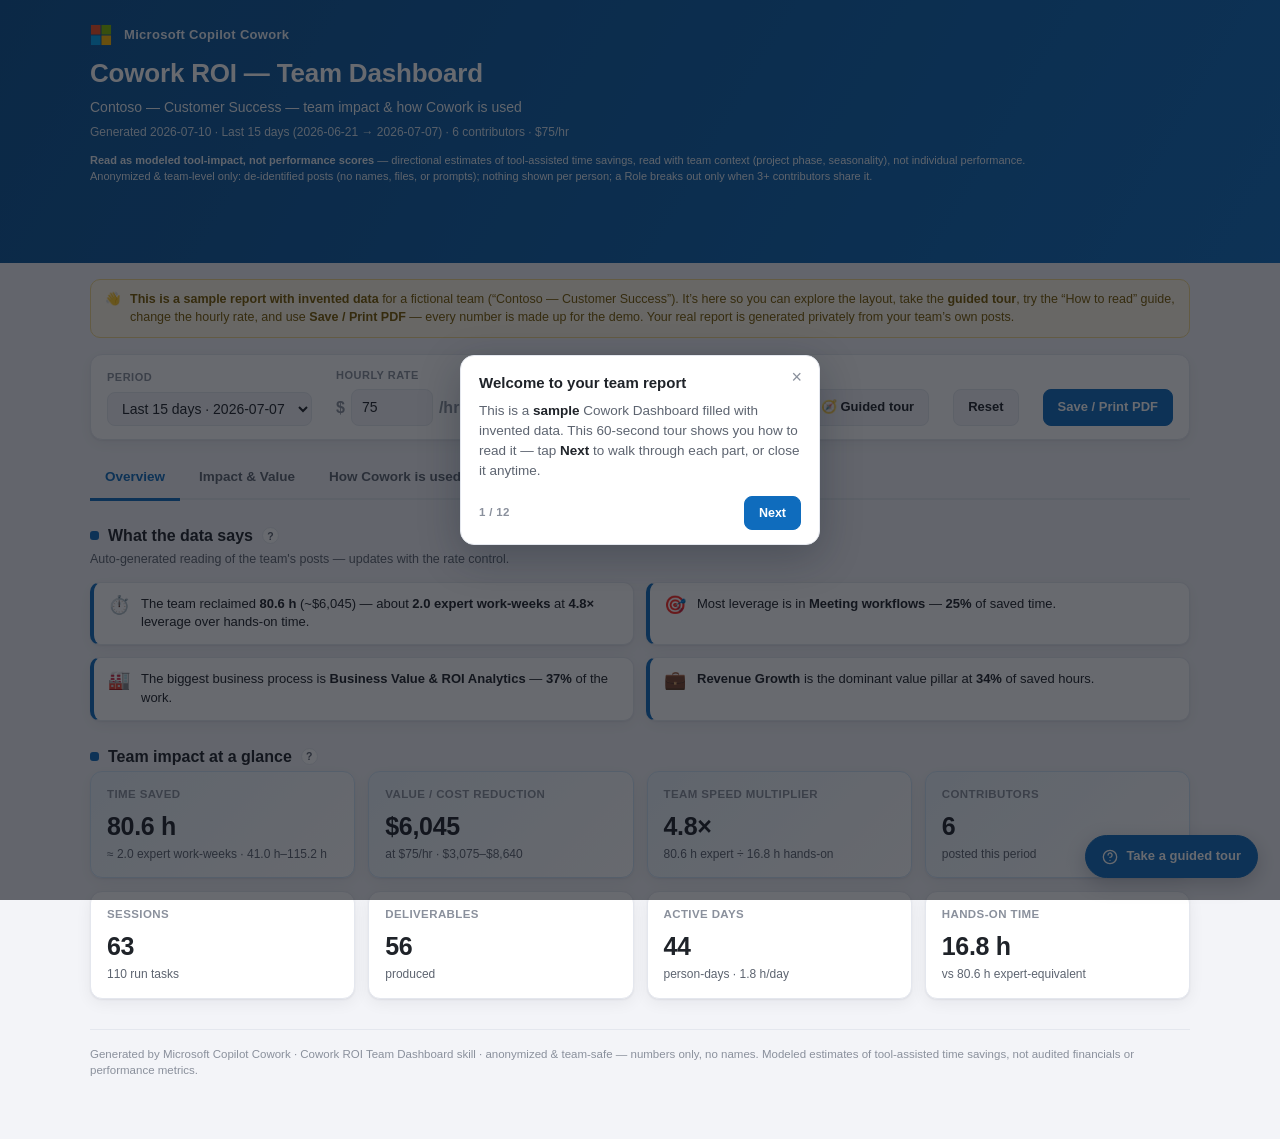
==== commit bb02c2da: "Demo report: add guided tour, populate deliverables, add prominent installer entry Three improvement" ====
--- a/docs/demo-report.html
+++ b/docs/demo-report.html
@@ -113,6 +113,32 @@
 details.drill .dbody{display:block!important}.acct-row>.acct-body{display:block!important}
 header.top{background:var(--brand)!important}*{-webkit-print-color-adjust:exact;print-color-adjust:exact}section.block{break-inside:avoid}}
 </style>
+
+<style id="cwtour-style">
+#cwtour-spot{position:fixed;z-index:9998;border-radius:12px;box-shadow:0 0 0 9999px rgba(12,16,24,.62);
+  transition:all .28s cubic-bezier(.4,0,.2,1);pointer-events:none;display:none}
+#cwtour-dim{position:fixed;inset:0;z-index:9998;background:rgba(12,16,24,.62);display:none}
+#cwtour-card{position:fixed;z-index:10000;max-width:360px;width:min(360px,calc(100vw - 32px));
+  background:var(--panel,#fff);color:var(--ink,#1f2329);border:1px solid var(--line,#e4e7ee);border-radius:14px;
+  box-shadow:0 12px 40px rgba(16,24,40,.28);padding:16px 18px 14px;display:none;font-size:13.5px;line-height:1.5}
+#cwtour-card h4{margin:0 0 6px;font-size:15px;font-weight:750}
+#cwtour-card .cwtour-body{color:var(--muted,#5d6470);margin:0 0 14px}
+#cwtour-card .cwtour-body b{color:var(--ink,#1f2329);font-weight:650}
+#cwtour-card .cwtour-foot{display:flex;align-items:center;gap:8px}
+#cwtour-card .cwtour-prog{font-size:11.5px;color:var(--faint,#8a909c);font-weight:700;letter-spacing:.3px;margin-inline-end:auto}
+#cwtour-card .cwtour-btn{font:inherit;font-size:12.5px;font-weight:650;padding:7px 14px;border-radius:8px;cursor:pointer;
+  border:1px solid var(--line,#e4e7ee);background:var(--bg,#f3f4f8);color:var(--ink,#1f2329)}
+#cwtour-card .cwtour-btn.primary{background:var(--brand,#0f6cbd);border-color:var(--brand,#0f6cbd);color:#fff}
+#cwtour-card .cwtour-btn:hover{border-color:var(--brand,#0f6cbd)}
+#cwtour-card .cwtour-x{position:absolute;top:10px;inset-inline-end:12px;border:0;background:none;color:var(--faint,#8a909c);
+  font-size:18px;line-height:1;cursor:pointer;padding:2px 5px;border-radius:6px}
+#cwtour-card .cwtour-x:hover{color:var(--ink,#1f2329);background:var(--bg,#f3f4f8)}
+#cwtourFab{position:fixed;z-index:9997;bottom:22px;inset-inline-end:22px;display:inline-flex;align-items:center;gap:8px;
+  font:inherit;font-size:13px;font-weight:650;padding:11px 16px;border-radius:999px;cursor:pointer;border:1px solid var(--brand,#0f6cbd);
+  background:var(--brand,#0f6cbd);color:#fff;box-shadow:0 6px 20px rgba(16,24,40,.22)}
+#cwtourFab:hover{filter:brightness(1.05)}
+@media print{#cwtour-spot,#cwtour-dim,#cwtour-card,#cwtourFab{display:none!important}}
+</style>
 </head>
 <body>
 <header class="top"><div class="wrap">
@@ -123,11 +149,12 @@
   <p class="disc"><b>Read as modeled tool-impact, not performance scores</b> — directional estimates of tool-assisted time savings, read with team context (project phase, seasonality), not individual performance. Anonymized &amp; team-level only: de-identified posts (no names, files, or prompts); nothing shown per person; a Role breaks out only when 3+ contributors share it.</p>
 </div></header>
 <div class="wrap">
-  <div class="banner"><span>👋</span><span><b>This is a sample report with invented data</b> for a fictional team (“Contoso — Customer Success”). It’s here so you can explore the layout, try the “How to read” guide, change the hourly rate, and use <b>Save / Print PDF</b> — every number is made up for the demo. Your real report is generated privately from your team’s own posts.</span></div>
+  <div class="banner"><span>👋</span><span><b>This is a sample report with invented data</b> for a fictional team (“Contoso — Customer Success”). It’s here so you can explore the layout, take the <b>guided tour</b>, try the “How to read” guide, change the hourly rate, and use <b>Save / Print PDF</b> — every number is made up for the demo. Your real report is generated privately from your team’s own posts.</span></div>
   <div class="controls">
     <div class="ctl"><label for="snapSel">Period</label><select id="snapSel"></select></div>
     <div class="ctl"><label for="rateInput">Hourly rate</label><div class="rate-in"><span>$</span><input id="rateInput" type="number" min="1" step="1" inputmode="numeric"><span>/hr</span></div></div>
     <div class="spacer"></div>
+    <button class="btn" id="cwtourBtn" type="button">🧭 Guided tour</button>
     <button class="btn" id="resetBtn" type="button">Reset</button>
     <button class="btn primary" id="printBtn" type="button">Save / Print PDF</button>
   </div>
@@ -229,7 +256,7 @@
 
   <footer class="foot">Generated by Microsoft Copilot Cowork · Cowork ROI Team Dashboard skill · anonymized &amp; team-safe — numbers only, no names. Modeled estimates of tool-assisted time savings, not audited financials or performance metrics.</footer>
 </div>
-<script type="application/json" id="cw-data">{"meta": {"team": "Contoso — Customer Success", "channel": "Cowork report - Contoso CS", "generated": "2026-07-10", "defaultRate": 75, "cadenceDays": 14, "kThreshold": 3, "teamSize": null, "categoryBands": {"Analysis & Research": "30 / 67 / 92", "Write or debug code": "30 / 56 / 96", "Document & content creation": "12 / 24 / 42", "Meeting workflows": "12 / 31 / 43", "Email workflows": "3 / 7 / 12", "Communication workflows": "2 / 4 / 6", "Specialized workflows": "10 / 25 / 40", "General assistance / Other": "2 / 5 / 8"}}, "snapshots": [{"id": "2026-07-09", "label": "Last 15 days", "periodStart": "2026-06-21", "periodEnd": "2026-07-07", "postedDate": "2026-07-09"}], "members": [{"anon": "1", "role": null, "posted": true, "reports": {"2026-07-09": {"headline": {"timeTyp": 10.9, "timeLow": 5.3, "timeHigh": 15.2, "expertH": 10.9, "assistedH": 2.7, "speed": 4.0, "sessions": 16, "runTasks": 25, "deliverables": 12, "activeDays": 10}, "categories": [{"name": "Specialized workflows", "tasks": 6, "hours": 3.2}, {"name": "Email workflows", "tasks": 5, "hours": 3.1}, {"name": "Analysis & Research", "tasks": 7, "hours": 2.9}, {"name": "Document & content creation", "tasks": 6, "hours": 1.7}], "pillars": [{"name": "Risk Mitigation", "sessions": 4, "hours": 4.7}, {"name": "Transformation", "sessions": 8, "hours": 3.6}, {"name": "Revenue Growth", "sessions": 3, "hours": 2.6}], "processes": [{"name": "Develop & Manage Products", "sessions": 16, "hours": 10.9}], "roles": [{"name": "Consultant", "hours": 2.8}, {"name": "Data Analyst", "hours": 2.4}, {"name": "Software Engineer", "hours": 2.2}, {"name": "Solutions Architect", "hours": 2.2}, {"name": "Marketing Manager", "hours": 1.3}], "skills": [{"name": "Quality Assurance", "deliverables": 2, "sessions": 2, "hours": 1.76}, {"name": "Research Synthesis", "deliverables": 3, "sessions": 4, "hours": 1.48}, {"name": "Presentation Design", "deliverables": 6, "sessions": 4, "hours": 1.24}, {"name": "Requirements Gathering", "deliverables": 1, "sessions": 4, "hours": 1.15}, {"name": "Data Analysis", "deliverables": 2, "sessions": 6, "hours": 1.0}, {"name": "Process Mapping", "deliverables": 5, "sessions": 5, "hours": 0.95}, {"name": "Project Planning", "deliverables": 2, "sessions": 7, "hours": 0.94}, {"name": "Report Writing", "deliverables": 3, "sessions": 8, "hours": 0.85}, {"name": "Code Review", "deliverables": 5, "sessions": 3, "hours": 0.84}, {"name": "Prompt Engineering", "deliverables": 6, "sessions": 8, "hours": 0.68}], "io": {"inputs": [{"type": "Document", "count": 7}, {"type": "Image", "count": 7}, {"type": "File", "count": 7}, {"type": "Spreadsheet", "count": 4}], "outputs": [{"type": "PDF", "count": 12}, {"type": "Web page", "count": 10}, {"type": "Image", "count": 9}, {"type": "Deck", "count": 8}, {"type": "Document", "count": 7}], "inputsAnalyzed": 28, "outputsProduced": 46}, "deliverables": [{"type": "PDF", "count": 12, "hours": 2.0, "skills": ["Requirements Gathering", "Quality Assurance", "Financial Modeling", "Prompt Engineering", "Process Mapping"]}, {"type": "Web page", "count": 10, "hours": 1.1, "skills": ["Financial Modeling", "Process Mapping"]}, {"type": "Image", "count": 9, "hours": 1.8, "skills": ["Financial Modeling", "Presentation Design", "Requirements Gathering"]}, {"type": "Document", "count": 7, "hours": 1.7, "skills": ["Presentation Design", "Stakeholder Communication", "Project Planning", "Financial Modeling", "Process Mapping"]}], "deliverablesDetail": [], "daily": [{"date": "2026-06-25", "runTasks": 2}, {"date": "2026-06-26", "runTasks": 3}, {"date": "2026-06-27", "runTasks": 3}, {"date": "2026-06-28", "runTasks": 3}, {"date": "2026-06-30", "runTasks": 2}, {"date": "2026-07-01", "runTasks": 2}, {"date": "2026-07-02", "runTasks": 3}, {"date": "2026-07-03", "runTasks": 2}, {"date": "2026-07-04", "runTasks": 3}, {"date": "2026-07-05", "runTasks": 3}]}}}, {"anon": "2", "role": null, "posted": true, "reports": {"2026-07-09": {"headline": {"timeTyp": 12.6, "timeLow": 6.5, "timeHigh": 18.6, "expertH": 12.6, "assistedH": 2.5, "speed": 5.0, "sessions": 16, "runTasks": 38, "deliverables": 11, "activeDays": 5}, "categories": [{"name": "Meeting workflows", "tasks": 4, "hours": 4.1}, {"name": "Analysis & Research", "tasks": 9, "hours": 2.8}, {"name": "Email workflows", "tasks": 6, "hours": 2.3}, {"name": "Document & content creation", "tasks": 9, "hours": 1.9}, {"name": "Communication workflows", "tasks": 9, "hours": 1.4}], "pillars": [{"name": "Revenue Growth", "sessions": 10, "hours": 8.2}, {"name": "Transformation", "sessions": 6, "hours": 4.4}], "processes": [{"name": "Skill Development", "sessions": 16, "hours": 12.6}], "roles": [{"name": "Data Analyst", "hours": 3.1}, {"name": "Marketing Manager", "hours": 2.8}, {"name": "Business Analyst", "hours": 2.4}, {"name": "Program Manager", "hours": 2.2}, {"name": "Solutions Architect", "hours": 2.1}], "skills": [{"name": "Quality Assurance", "deliverables": 2, "sessions": 2, "hours": 2.72}, {"name": "Prompt Engineering", "deliverables": 3, "sessions": 1, "hours": 2.16}, {"name": "Presentation Design", "deliverables": 5, "sessions": 3, "hours": 1.85}, {"name": "Financial Modeling", "deliverables": 4, "sessions": 3, "hours": 1.18}, {"name": "Code Review", "deliverables": 5, "sessions": 3, "hours": 1.09}, {"name": "Project Planning", "deliverables": 5, "sessions": 3, "hours": 1.08}, {"name": "Data Analysis", "deliverables": 4, "sessions": 8, "hours": 1.02}, {"name": "Stakeholder Communication", "deliverables": 1, "sessions": 5, "hours": 0.82}, {"name": "Research Synthesis", "deliverables": 4, "sessions": 5, "hours": 0.69}], "io": {"inputs": [{"type": "Web page", "count": 12}, {"type": "File", "count": 12}, {"type": "Document", "count": 11}], "outputs": [{"type": "Spreadsheet", "count": 12}, {"type": "Text", "count": 10}, {"type": "Image", "count": 2}], "inputsAnalyzed": 35, "outputsProduced": 27}, "deliverables": [{"type": "Spreadsheet", "count": 12, "hours": 3.4, "skills": ["Data Analysis", "Code Review", "Quality Assurance", "Presentation Design"]}, {"type": "Text", "count": 10, "hours": 2.1, "skills": ["Presentation Design", "Quality Assurance", "Project Planning"]}, {"type": "Image", "count": 2, "hours": 2.1, "skills": ["Code Review", "Financial Modeling", "Quality Assurance", "Report Writing"]}], "deliverablesDetail": [], "daily": [{"date": "2026-06-23", "runTasks": 6}, {"date": "2026-06-25", "runTasks": 8}, {"date": "2026-06-28", "runTasks": 5}, {"date": "2026-06-30", "runTasks": 12}, {"date": "2026-07-06", "runTasks": 6}]}}}, {"anon": "3", "role": null, "posted": true, "reports": {"2026-07-09": {"headline": {"timeTyp": 18.2, "timeLow": 9.5, "timeHigh": 26.0, "expertH": 18.2, "assistedH": 3.0, "speed": 6.1, "sessions": 14, "runTasks": 19, "deliverables": 10, "activeDays": 9}, "categories": [{"name": "Specialized workflows", "tasks": 2, "hours": 6.5}, {"name": "Document & content creation", "tasks": 8, "hours": 4.8}, {"name": "Communication workflows", "tasks": 3, "hours": 4.0}, {"name": "Analysis & Research", "tasks": 5, "hours": 2.9}], "pillars": [{"name": "Risk Mitigation", "sessions": 6, "hours": 9.1}, {"name": "Cost Reduction", "sessions": 8, "hours": 9.1}], "processes": [{"name": "Manage Information Technology", "sessions": 3, "hours": 10.9}, {"name": "Skill Development", "sessions": 11, "hours": 7.3}], "roles": [{"name": "Software Engineer", "hours": 3.8}, {"name": "Data Analyst", "hours": 3.7}, {"name": "Program Manager", "hours": 3.0}, {"name": "Business Analyst", "hours": 2.9}, {"name": "Technical Writer", "hours": 2.5}, {"name": "Product Manager", "hours": 2.3}], "skills": [{"name": "Data Analysis", "deliverables": 4, "sessions": 6, "hours": 3.24}, {"name": "Financial Modeling", "deliverables": 1, "sessions": 1, "hours": 3.16}, {"name": "Prompt Engineering", "deliverables": 4, "sessions": 1, "hours": 2.8}, {"name": "Quality Assurance", "deliverables": 5, "sessions": 7, "hours": 2.41}, {"name": "Process Mapping", "deliverables": 3, "sessions": 4, "hours": 2.16}, {"name": "Code Review", "deliverables": 2, "sessions": 1, "hours": 2.16}, {"name": "Stakeholder Communication", "deliverables": 2, "sessions": 3, "hours": 1.19}, {"name": "Project Planning", "deliverables": 4, "sessions": 4, "hours": 1.08}], "io": {"inputs": [{"type": "Text", "count": 7}, {"type": "File", "count": 6}], "outputs": [{"type": "PDF", "count": 10}, {"type": "Document", "count": 6}, {"type": "Image", "count": 5}, {"type": "Text", "count": 3}, {"type": "Spreadsheet", "count": 3}], "inputsAnalyzed": 14, "outputsProduced": 30}, "deliverables": [{"type": "PDF", "count": 10, "hours": 2.6, "skills": ["Code Review", "Requirements Gathering", "Report Writing", "Financial Modeling", "Stakeholder Communication"]}, {"type": "Document", "count": 6, "hours": 2.3, "skills": ["Presentation Design", "Research Synthesis", "Stakeholder Communication", "Code Review"]}, {"type": "Image", "count": 5, "hours": 1.4, "skills": ["Prompt Engineering", "Stakeholder Communication", "Quality Assurance", "Research Synthesis"]}, {"type": "Text", "count": 3, "hours": 1.9, "skills": ["Stakeholder Communication", "Prompt Engineering", "Requirements Gathering", "Quality Assurance"]}, {"type": "Spreadsheet", "count": 3, "hours": 2.7, "skills": ["Financial Modeling", "Data Analysis", "Prompt Engineering"]}], "deliverablesDetail": [], "daily": [{"date": "2026-06-21", "runTasks": 1}, {"date": "2026-06-24", "runTasks": 1}, {"date": "2026-06-25", "runTasks": 3}, {"date": "2026-06-26", "runTasks": 2}, {"date": "2026-07-03", "runTasks": 2}, {"date": "2026-07-04", "runTasks": 1}, {"date": "2026-07-05", "runTasks": 2}, {"date": "2026-07-06", "runTasks": 4}, {"date": "2026-07-07", "runTasks": 2}]}}}, {"anon": "4", "role": null, "posted": true, "reports": {"2026-07-09": {"headline": {"timeTyp": 21.2, "timeLow": 10.8, "timeHigh": 31.0, "expertH": 21.2, "assistedH": 5.2, "speed": 4.1, "sessions": 8, "runTasks": 17, "deliverables": 11, "activeDays": 5}, "categories": [{"name": "Communication workflows", "tasks": 4, "hours": 5.9}, {"name": "Analysis & Research", "tasks": 4, "hours": 4.9}, {"name": "Meeting workflows", "tasks": 3, "hours": 4.9}, {"name": "Document & content creation", "tasks": 2, "hours": 2.8}, {"name": "Specialized workflows", "tasks": 4, "hours": 2.7}], "pillars": [{"name": "Cost Reduction", "sessions": 2, "hours": 10.7}, {"name": "Risk Mitigation", "sessions": 6, "hours": 10.5}], "processes": [{"name": "Market & Sell Products & Services", "sessions": 2, "hours": 8.0}, {"name": "Manage Customer Relationships", "sessions": 1, "hours": 7.9}, {"name": "Business Value & ROI Analytics", "sessions": 5, "hours": 5.3}], "roles": [{"name": "Program Manager", "hours": 7.4}, {"name": "Marketing Manager", "hours": 6.4}, {"name": "Consultant", "hours": 3.7}, {"name": "Solutions Architect", "hours": 3.7}], "skills": [{"name": "Quality Assurance", "deliverables": 1, "sessions": 3, "hours": 4.33}, {"name": "Process Mapping", "deliverables": 4, "sessions": 3, "hours": 3.21}, {"name": "Project Planning", "deliverables": 4, "sessions": 3, "hours": 2.75}, {"name": "Financial Modeling", "deliverables": 1, "sessions": 1, "hours": 2.73}, {"name": "Code Review", "deliverables": 2, "sessions": 2, "hours": 2.62}, {"name": "Research Synthesis", "deliverables": 5, "sessions": 1, "hours": 2.39}, {"name": "Requirements Gathering", "deliverables": 5, "sessions": 4, "hours": 1.94}, {"name": "Presentation Design", "deliverables": 3, "sessions": 3, "hours": 1.23}], "io": {"inputs": [{"type": "Web page", "count": 14}, {"type": "Text", "count": 6}, {"type": "Document", "count": 2}], "outputs": [{"type": "Web page", "count": 9}, {"type": "Document", "count": 4}, {"type": "PDF", "count": 3}, {"type": "Image", "count": 3}], "inputsAnalyzed": 22, "outputsProduced": 21}, "deliverables": [{"type": "Web page", "count": 9, "hours": 3.1, "skills": ["Quality Assurance", "Code Review", "Project Planning"]}, {"type": "Document", "count": 4, "hours": 3.2, "skills": ["Code Review", "Prompt Engineering", "Financial Modeling", "Report Writing", "Process Mapping"]}, {"type": "PDF", "count": 3, "hours": 3.3, "skills": ["Stakeholder Communication", "Financial Modeling"]}, {"type": "Image", "count": 3, "hours": 3.1, "skills": ["Project Planning", "Presentation Design", "Requirements Gathering", "Stakeholder Communication", "Report Writing"]}], "deliverablesDetail": [], "daily": [{"date": "2026-06-22", "runTasks": 4}, {"date": "2026-06-28", "runTasks": 3}, {"date": "2026-07-03", "runTasks": 3}, {"date": "2026-07-04", "runTasks": 4}, {"date": "2026-07-07", "runTasks": 3}]}}}, {"anon": "5", "role": null, "posted": true, "reports": {"2026-07-09": {"headline": {"timeTyp": 22.0, "timeLow": 13.0, "timeHigh": 35.4, "expertH": 22.0, "assistedH": 2.3, "speed": 9.6, "sessions": 8, "runTasks": 8, "deliverables": 13, "activeDays": 9}, "categories": [{"name": "Document & content creation", "tasks": 1, "hours": 7.9}, {"name": "Specialized workflows", "tasks": 2, "hours": 6.3}, {"name": "Communication workflows", "tasks": 2, "hours": 4.1}, {"name": "General assistance / Other", "tasks": 3, "hours": 3.7}], "pillars": [{"name": "Cost Reduction", "sessions": 3, "hours": 10.4}, {"name": "Transformation", "sessions": 3, "hours": 7.5}, {"name": "Risk Mitigation", "sessions": 3, "hours": 4.1}], "processes": [{"name": "Manage Customer Relationships", "sessions": 4, "hours": 9.1}, {"name": "Manage Financial Resources", "sessions": 1, "hours": 8.4}, {"name": "Market & Sell Products & Services", "sessions": 3, "hours": 4.5}], "roles": [{"name": "Business Analyst", "hours": 10.3}, {"name": "Program Manager", "hours": 6.1}, {"name": "Technical Writer", "hours": 5.6}], "skills": [{"name": "Presentation Design", "deliverables": 1, "sessions": 4, "hours": 5.6}, {"name": "Research Synthesis", "deliverables": 6, "sessions": 4, "hours": 4.43}, {"name": "Code Review", "deliverables": 1, "sessions": 4, "hours": 3.97}, {"name": "Requirements Gathering", "deliverables": 6, "sessions": 1, "hours": 3.92}, {"name": "Quality Assurance", "deliverables": 6, "sessions": 2, "hours": 2.19}, {"name": "Stakeholder Communication", "deliverables": 4, "sessions": 1, "hours": 1.9}], "io": {"inputs": [{"type": "File", "count": 13}, {"type": "Web page", "count": 13}, {"type": "Text", "count": 13}, {"type": "Document", "count": 12}], "outputs": [{"type": "Deck", "count": 10}, {"type": "PDF", "count": 8}, {"type": "Text", "count": 7}, {"type": "Document", "count": 2}], "inputsAnalyzed": 54, "outputsProduced": 27}, "deliverables": [{"type": "Deck", "count": 10, "hours": 4.5, "skills": ["Report Writing", "Financial Modeling", "Code Review"]}, {"type": "PDF", "count": 8, "hours": 2.8, "skills": ["Project Planning", "Stakeholder Communication", "Report Writing", "Quality Assurance", "Requirements Gathering"]}, {"type": "Text", "count": 7, "hours": 3.9, "skills": ["Prompt Engineering", "Process Mapping", "Requirements Gathering"]}, {"type": "Document", "count": 2, "hours": 2.0, "skills": ["Quality Assurance", "Report Writing", "Prompt Engineering"]}], "deliverablesDetail": [], "daily": [{"date": "2026-06-21", "runTasks": 1}, {"date": "2026-06-23", "runTasks": 1}, {"date": "2026-06-26", "runTasks": 1}, {"date": "2026-06-27", "runTasks": 1}, {"date": "2026-06-28", "runTasks": 1}, {"date": "2026-07-01", "runTasks": 1}, {"date": "2026-07-04", "runTasks": 1}, {"date": "2026-07-06", "runTasks": 1}, {"date": "2026-07-07", "runTasks": 1}]}}}, {"anon": "6", "role": null, "posted": true, "reports": {"2026-07-09": {"headline": {"timeTyp": 19.5, "timeLow": 8.8, "timeHigh": 29.5, "expertH": 19.5, "assistedH": 2.1, "speed": 9.3, "sessions": 12, "runTasks": 19, "deliverables": 14, "activeDays": 8}, "categories": [{"name": "Analysis & Research", "tasks": 6, "hours": 5.6}, {"name": "Specialized workflows", "tasks": 6, "hours": 5.1}, {"name": "General assistance / Other", "tasks": 2, "hours": 3.4}, {"name": "Email workflows", "tasks": 3, "hours": 3.4}, {"name": "Document & content creation", "tasks": 2, "hours": 2.0}], "pillars": [{"name": "Transformation", "sessions": 4, "hours": 7.9}, {"name": "Risk Mitigation", "sessions": 1, "hours": 6.4}, {"name": "Revenue Growth", "sessions": 7, "hours": 5.3}], "processes": [{"name": "Deliver Products & Services", "sessions": 7, "hours": 10.3}, {"name": "Manage Information Technology", "sessions": 5, "hours": 9.2}], "roles": [{"name": "Technical Writer", "hours": 5.3}, {"name": "Consultant", "hours": 4.3}, {"name": "Software Engineer", "hours": 3.9}, {"name": "Business Analyst", "hours": 3.2}, {"name": "Data Analyst", "hours": 2.9}], "skills": [{"name": "Process Mapping", "deliverables": 3, "sessions": 3, "hours": 4.88}, {"name": "Stakeholder Communication", "deliverables": 6, "sessions": 3, "hours": 4.6}, {"name": "Financial Modeling", "deliverables": 6, "sessions": 1, "hours": 3.67}, {"name": "Prompt Engineering", "deliverables": 5, "sessions": 2, "hours": 2.52}, {"name": "Report Writing", "deliverables": 1, "sessions": 5, "hours": 1.95}, {"name": "Requirements Gathering", "deliverables": 7, "sessions": 5, "hours": 1.88}], "io": {"inputs": [{"type": "File", "count": 12}, {"type": "Document", "count": 6}], "outputs": [{"type": "Deck", "count": 10}, {"type": "Document", "count": 9}, {"type": "Image", "count": 8}], "inputsAnalyzed": 22, "outputsProduced": 27}, "deliverables": [{"type": "Deck", "count": 10, "hours": 3.5, "skills": ["Code Review", "Project Planning", "Process Mapping"]}, {"type": "Document", "count": 9, "hours": 4.4, "skills": ["Presentation Design", "Stakeholder Communication", "Requirements Gathering", "Data Analysis", "Quality Assurance"]}, {"type": "Image", "count": 8, "hours": 3.7, "skills": ["Stakeholder Communication", "Research Synthesis"]}], "deliverablesDetail": [], "daily": [{"date": "2026-06-21", "runTasks": 3}, {"date": "2026-06-24", "runTasks": 3}, {"date": "2026-06-27", "runTasks": 2}, {"date": "2026-06-30", "runTasks": 2}, {"date": "2026-07-04", "runTasks": 2}, {"date": "2026-07-05", "runTasks": 2}, {"date": "2026-07-06", "runTasks": 2}, {"date": "2026-07-07", "runTasks": 3}]}}}]}</script>
+<script type="application/json" id="cw-data">{"meta": {"team": "Contoso — Customer Success", "channel": "Cowork report - Contoso CS", "generated": "2026-07-10", "defaultRate": 75, "cadenceDays": 14, "kThreshold": 3, "teamSize": null, "categoryBands": {"Analysis & Research": "30 / 67 / 92", "Write or debug code": "30 / 56 / 96", "Document & content creation": "12 / 24 / 42", "Meeting workflows": "12 / 31 / 43", "Email workflows": "3 / 7 / 12", "Communication workflows": "2 / 4 / 6", "Specialized workflows": "10 / 25 / 40", "General assistance / Other": "2 / 5 / 8"}}, "snapshots": [{"id": "2026-07-09", "label": "Last 15 days", "periodStart": "2026-06-21", "periodEnd": "2026-07-07", "postedDate": "2026-07-09"}], "members": [{"anon": "1", "role": null, "posted": true, "reports": {"2026-07-09": {"headline": {"timeTyp": 10.9, "timeLow": 5.3, "timeHigh": 15.2, "expertH": 10.9, "assistedH": 2.7, "speed": 4.0, "sessions": 16, "runTasks": 25, "deliverables": 12, "activeDays": 10}, "categories": [{"name": "Specialized workflows", "tasks": 6, "hours": 3.2}, {"name": "Email workflows", "tasks": 5, "hours": 3.1}, {"name": "Analysis & Research", "tasks": 7, "hours": 2.9}, {"name": "Document & content creation", "tasks": 6, "hours": 1.7}], "pillars": [{"name": "Risk Mitigation", "sessions": 4, "hours": 4.7}, {"name": "Transformation", "sessions": 8, "hours": 3.6}, {"name": "Revenue Growth", "sessions": 3, "hours": 2.6}], "processes": [{"name": "Develop & Manage Products", "sessions": 16, "hours": 10.9}], "roles": [{"name": "Consultant", "hours": 2.8}, {"name": "Data Analyst", "hours": 2.4}, {"name": "Software Engineer", "hours": 2.2}, {"name": "Solutions Architect", "hours": 2.2}, {"name": "Marketing Manager", "hours": 1.3}], "skills": [{"name": "Quality Assurance", "deliverables": 2, "sessions": 2, "hours": 1.76}, {"name": "Research Synthesis", "deliverables": 3, "sessions": 4, "hours": 1.48}, {"name": "Presentation Design", "deliverables": 6, "sessions": 4, "hours": 1.24}, {"name": "Requirements Gathering", "deliverables": 1, "sessions": 4, "hours": 1.15}, {"name": "Data Analysis", "deliverables": 2, "sessions": 6, "hours": 1.0}, {"name": "Process Mapping", "deliverables": 5, "sessions": 5, "hours": 0.95}, {"name": "Project Planning", "deliverables": 2, "sessions": 7, "hours": 0.94}, {"name": "Report Writing", "deliverables": 3, "sessions": 8, "hours": 0.85}, {"name": "Code Review", "deliverables": 5, "sessions": 3, "hours": 0.84}, {"name": "Prompt Engineering", "deliverables": 6, "sessions": 8, "hours": 0.68}], "io": {"inputs": [{"type": "Document", "count": 7}, {"type": "Image", "count": 7}, {"type": "File", "count": 7}, {"type": "Spreadsheet", "count": 4}], "outputs": [{"type": "PDF", "count": 12}, {"type": "Web page", "count": 10}, {"type": "Image", "count": 9}, {"type": "Deck", "count": 8}, {"type": "Document", "count": 7}], "inputsAnalyzed": 28, "outputsProduced": 46}, "deliverables": [{"type": "PDF", "count": 12, "hours": 2.0, "skills": ["Requirements Gathering", "Quality Assurance", "Financial Modeling", "Prompt Engineering", "Process Mapping"]}, {"type": "Web page", "count": 10, "hours": 1.1, "skills": ["Financial Modeling", "Process Mapping"]}, {"type": "Image", "count": 9, "hours": 1.8, "skills": ["Financial Modeling", "Presentation Design", "Requirements Gathering"]}, {"type": "Document", "count": 7, "hours": 1.7, "skills": ["Presentation Design", "Stakeholder Communication", "Project Planning", "Financial Modeling", "Process Mapping"]}], "deliverablesDetail": [{"process": "Develop & Manage Products", "name": "Backlog triage notes", "type": "Text", "hours": 1.2, "skills": ["Research Synthesis", "Financial Modeling"]}, {"process": "Develop & Manage Products", "name": "", "type": "Document", "hours": 1.0, "skills": ["Prompt Engineering"]}, {"process": "Develop & Manage Products", "name": "", "type": "Spreadsheet", "hours": 1.4, "skills": ["Report Writing", "Research Synthesis"]}], "daily": [{"date": "2026-06-25", "runTasks": 2}, {"date": "2026-06-26", "runTasks": 3}, {"date": "2026-06-27", "runTasks": 3}, {"date": "2026-06-28", "runTasks": 3}, {"date": "2026-06-30", "runTasks": 2}, {"date": "2026-07-01", "runTasks": 2}, {"date": "2026-07-02", "runTasks": 3}, {"date": "2026-07-03", "runTasks": 2}, {"date": "2026-07-04", "runTasks": 3}, {"date": "2026-07-05", "runTasks": 3}]}}}, {"anon": "2", "role": null, "posted": true, "reports": {"2026-07-09": {"headline": {"timeTyp": 20.6, "timeLow": 10.6, "timeHigh": 28.4, "expertH": 20.6, "assistedH": 5.0, "speed": 4.1, "sessions": 6, "runTasks": 9, "deliverables": 6, "activeDays": 5}, "categories": [{"name": "Meeting workflows", "tasks": 2, "hours": 7.9}, {"name": "Communication workflows", "tasks": 4, "hours": 7.6}, {"name": "Write or debug code", "tasks": 3, "hours": 5.1}], "pillars": [{"name": "Revenue Growth", "sessions": 2, "hours": 8.7}, {"name": "Risk Mitigation", "sessions": 3, "hours": 6.5}, {"name": "Cost Reduction", "sessions": 2, "hours": 5.4}], "processes": [{"name": "Business Value & ROI Analytics", "sessions": 6, "hours": 20.6}], "roles": [{"name": "Data Analyst", "hours": 4.9}, {"name": "Program Manager", "hours": 4.6}, {"name": "Software Engineer", "hours": 3.6}, {"name": "Solutions Architect", "hours": 2.6}, {"name": "Business Analyst", "hours": 2.5}, {"name": "Product Manager", "hours": 2.4}], "skills": [{"name": "Report Writing", "deliverables": 3, "sessions": 3, "hours": 3.23}, {"name": "Project Planning", "deliverables": 3, "sessions": 3, "hours": 3.22}, {"name": "Process Mapping", "deliverables": 2, "sessions": 2, "hours": 2.96}, {"name": "Research Synthesis", "deliverables": 2, "sessions": 1, "hours": 2.63}, {"name": "Data Analysis", "deliverables": 3, "sessions": 1, "hours": 2.52}, {"name": "Requirements Gathering", "deliverables": 3, "sessions": 2, "hours": 2.39}, {"name": "Quality Assurance", "deliverables": 3, "sessions": 1, "hours": 2.19}, {"name": "Prompt Engineering", "deliverables": 3, "sessions": 1, "hours": 1.45}], "io": {"inputs": [{"type": "Image", "count": 10}, {"type": "Text", "count": 10}, {"type": "Spreadsheet", "count": 8}, {"type": "File", "count": 7}], "outputs": [{"type": "Web page", "count": 9}, {"type": "Document", "count": 8}, {"type": "Deck", "count": 5}], "inputsAnalyzed": 37, "outputsProduced": 23}, "deliverables": [{"type": "Web page", "count": 9, "hours": 2.8, "skills": ["Financial Modeling", "Data Analysis", "Research Synthesis", "Prompt Engineering", "Requirements Gathering"]}, {"type": "Document", "count": 8, "hours": 3.8, "skills": ["Process Mapping", "Research Synthesis"]}, {"type": "Deck", "count": 5, "hours": 5.8, "skills": ["Quality Assurance", "Presentation Design", "Project Planning", "Requirements Gathering", "Research Synthesis"]}], "deliverablesDetail": [{"process": "Business Value & ROI Analytics", "name": "Executive value brief", "type": "Deck", "hours": 1.6, "skills": ["Quality Assurance", "Report Writing"]}, {"process": "Business Value & ROI Analytics", "name": "Quarterly ROI summary", "type": "Document", "hours": 2.2, "skills": ["Report Writing", "Research Synthesis"]}, {"process": "Business Value & ROI Analytics", "name": "Cost-savings model", "type": "Spreadsheet", "hours": 0.5, "skills": ["Data Analysis", "Code Review", "Financial Modeling"]}], "daily": [{"date": "2026-06-26", "runTasks": 2}, {"date": "2026-06-28", "runTasks": 1}, {"date": "2026-07-03", "runTasks": 2}, {"date": "2026-07-05", "runTasks": 2}, {"date": "2026-07-06", "runTasks": 2}]}}}, {"anon": "3", "role": null, "posted": true, "reports": {"2026-07-09": {"headline": {"timeTyp": 11.7, "timeLow": 6.5, "timeHigh": 15.8, "expertH": 11.7, "assistedH": 1.2, "speed": 9.8, "sessions": 14, "runTasks": 18, "deliverables": 8, "activeDays": 8}, "categories": [{"name": "Write or debug code", "tasks": 6, "hours": 5.7}, {"name": "Communication workflows", "tasks": 5, "hours": 3.8}, {"name": "Meeting workflows", "tasks": 7, "hours": 2.3}], "pillars": [{"name": "Revenue Growth", "sessions": 9, "hours": 5.9}, {"name": "Risk Mitigation", "sessions": 5, "hours": 5.8}], "processes": [{"name": "Skill Development", "sessions": 7, "hours": 8.6}, {"name": "Develop & Manage Products", "sessions": 7, "hours": 3.1}], "roles": [{"name": "Software Engineer", "hours": 2.7}, {"name": "Business Analyst", "hours": 2.6}, {"name": "Product Manager", "hours": 2.0}, {"name": "Program Manager", "hours": 1.6}, {"name": "Data Analyst", "hours": 1.4}, {"name": "Solutions Architect", "hours": 1.4}], "skills": [{"name": "Presentation Design", "deliverables": 2, "sessions": 4, "hours": 2.91}, {"name": "Financial Modeling", "deliverables": 3, "sessions": 3, "hours": 2.86}, {"name": "Research Synthesis", "deliverables": 2, "sessions": 7, "hours": 2.16}, {"name": "Requirements Gathering", "deliverables": 1, "sessions": 3, "hours": 1.46}, {"name": "Prompt Engineering", "deliverables": 2, "sessions": 6, "hours": 1.23}, {"name": "Code Review", "deliverables": 4, "sessions": 1, "hours": 1.09}], "io": {"inputs": [{"type": "Text", "count": 12}, {"type": "Document", "count": 10}], "outputs": [{"type": "Web page", "count": 8}, {"type": "Deck", "count": 6}, {"type": "Image", "count": 2}], "inputsAnalyzed": 23, "outputsProduced": 19}, "deliverables": [{"type": "Web page", "count": 8, "hours": 1.8, "skills": ["Prompt Engineering", "Stakeholder Communication", "Quality Assurance", "Research Synthesis"]}, {"type": "Deck", "count": 6, "hours": 3.3, "skills": ["Code Review", "Process Mapping", "Presentation Design"]}, {"type": "Image", "count": 2, "hours": 1.9, "skills": ["Report Writing", "Quality Assurance", "Financial Modeling", "Stakeholder Communication"]}], "deliverablesDetail": [{"process": "Skill Development", "name": "Skill walkthrough", "type": "Deck", "hours": 0.4, "skills": ["Presentation Design", "Financial Modeling"]}, {"process": "Skill Development", "name": "Team enablement notes", "type": "Text", "hours": 1.3, "skills": ["Quality Assurance", "Research Synthesis"]}, {"process": "Skill Development", "name": "", "type": "Spreadsheet", "hours": 1.1, "skills": ["Data Analysis", "Project Planning"]}, {"process": "Skill Development", "name": "", "type": "Spreadsheet", "hours": 0.9, "skills": ["Process Mapping", "Prompt Engineering"]}, {"process": "Skill Development", "name": "", "type": "Web page", "hours": 0.7, "skills": ["Data Analysis"]}, {"process": "Develop & Manage Products", "name": "Backlog triage notes", "type": "Text", "hours": 1.5, "skills": ["Report Writing"]}, {"process": "Develop & Manage Products", "name": "Prototype walkthrough", "type": "Web page", "hours": 2.5, "skills": ["Process Mapping", "Report Writing", "Project Planning"]}], "daily": [{"date": "2026-06-21", "runTasks": 3}, {"date": "2026-06-24", "runTasks": 1}, {"date": "2026-06-25", "runTasks": 1}, {"date": "2026-06-26", "runTasks": 4}, {"date": "2026-07-03", "runTasks": 2}, {"date": "2026-07-04", "runTasks": 3}, {"date": "2026-07-05", "runTasks": 1}, {"date": "2026-07-06", "runTasks": 2}]}}}, {"anon": "4", "role": null, "posted": true, "reports": {"2026-07-09": {"headline": {"timeTyp": 10.1, "timeLow": 4.6, "timeHigh": 13.9, "expertH": 10.1, "assistedH": 2.1, "speed": 4.8, "sessions": 12, "runTasks": 32, "deliverables": 10, "activeDays": 9}, "categories": [{"name": "Meeting workflows", "tasks": 9, "hours": 3.3}, {"name": "General assistance / Other", "tasks": 6, "hours": 1.9}, {"name": "Specialized workflows", "tasks": 7, "hours": 1.8}, {"name": "Email workflows", "tasks": 6, "hours": 1.6}, {"name": "Analysis & Research", "tasks": 4, "hours": 1.5}], "pillars": [{"name": "Revenue Growth", "sessions": 6, "hours": 3.7}, {"name": "Cost Reduction", "sessions": 2, "hours": 3.4}, {"name": "Risk Mitigation", "sessions": 3, "hours": 3.0}], "processes": [{"name": "Manage Customer Relationships", "sessions": 4, "hours": 5.2}, {"name": "Manage Financial Resources", "sessions": 8, "hours": 4.9}], "roles": [{"name": "Program Manager", "hours": 2.5}, {"name": "Marketing Manager", "hours": 2.5}, {"name": "Solutions Architect", "hours": 2.3}, {"name": "Data Analyst", "hours": 1.6}, {"name": "Business Analyst", "hours": 1.2}], "skills": [{"name": "Prompt Engineering", "deliverables": 2, "sessions": 2, "hours": 1.92}, {"name": "Presentation Design", "deliverables": 5, "sessions": 6, "hours": 1.86}, {"name": "Quality Assurance", "deliverables": 1, "sessions": 6, "hours": 1.81}, {"name": "Project Planning", "deliverables": 5, "sessions": 2, "hours": 1.79}, {"name": "Report Writing", "deliverables": 2, "sessions": 1, "hours": 1.62}, {"name": "Data Analysis", "deliverables": 3, "sessions": 4, "hours": 1.1}], "io": {"inputs": [{"type": "Document", "count": 13}, {"type": "Spreadsheet", "count": 10}, {"type": "Web page", "count": 10}, {"type": "Image", "count": 7}], "outputs": [{"type": "Spreadsheet", "count": 8}, {"type": "Document", "count": 4}, {"type": "Web page", "count": 2}], "inputsAnalyzed": 44, "outputsProduced": 17}, "deliverables": [{"type": "Spreadsheet", "count": 8, "hours": 2.7, "skills": ["Financial Modeling", "Stakeholder Communication", "Requirements Gathering", "Quality Assurance", "Presentation Design"]}, {"type": "Document", "count": 4, "hours": 2.4, "skills": ["Data Analysis", "Prompt Engineering"]}, {"type": "Web page", "count": 2, "hours": 1.1, "skills": ["Prompt Engineering", "Process Mapping", "Data Analysis"]}], "deliverablesDetail": [{"process": "Manage Customer Relationships", "name": "Customer health digest", "type": "Document", "hours": 2.2, "skills": ["Financial Modeling", "Project Planning", "Prompt Engineering"]}, {"process": "Manage Customer Relationships", "name": "Renewal talking points", "type": "Text", "hours": 1.9, "skills": ["Requirements Gathering"]}, {"process": "Manage Financial Resources", "name": "Budget variance sheet", "type": "Spreadsheet", "hours": 1.9, "skills": ["Quality Assurance"]}, {"process": "Manage Financial Resources", "name": "Forecast summary", "type": "Document", "hours": 2.1, "skills": ["Requirements Gathering", "Stakeholder Communication"]}], "daily": [{"date": "2026-06-22", "runTasks": 3}, {"date": "2026-06-25", "runTasks": 1}, {"date": "2026-06-26", "runTasks": 5}, {"date": "2026-06-28", "runTasks": 3}, {"date": "2026-07-01", "runTasks": 4}, {"date": "2026-07-02", "runTasks": 4}, {"date": "2026-07-03", "runTasks": 4}, {"date": "2026-07-05", "runTasks": 4}, {"date": "2026-07-06", "runTasks": 3}]}}}, {"anon": "5", "role": null, "posted": true, "reports": {"2026-07-09": {"headline": {"timeTyp": 13.6, "timeLow": 6.2, "timeHigh": 20.3, "expertH": 13.6, "assistedH": 2.6, "speed": 5.2, "sessions": 7, "runTasks": 9, "deliverables": 7, "activeDays": 6}, "categories": [{"name": "Document & content creation", "tasks": 2, "hours": 3.6}, {"name": "Email workflows", "tasks": 3, "hours": 3.2}, {"name": "Analysis & Research", "tasks": 2, "hours": 2.6}, {"name": "Meeting workflows", "tasks": 1, "hours": 2.6}, {"name": "Communication workflows", "tasks": 1, "hours": 1.6}], "pillars": [{"name": "Revenue Growth", "sessions": 3, "hours": 6.5}, {"name": "Cost Reduction", "sessions": 3, "hours": 4.4}, {"name": "Risk Mitigation", "sessions": 1, "hours": 2.8}], "processes": [{"name": "Market & Sell Products & Services", "sessions": 3, "hours": 5.9}, {"name": "Skill Development", "sessions": 2, "hours": 5.4}, {"name": "Manage Information Technology", "sessions": 3, "hours": 2.3}], "roles": [{"name": "Business Analyst", "hours": 4.3}, {"name": "Product Manager", "hours": 4.1}, {"name": "Solutions Architect", "hours": 3.1}, {"name": "Software Engineer", "hours": 2.1}], "skills": [{"name": "Project Planning", "deliverables": 2, "sessions": 1, "hours": 2.17}, {"name": "Research Synthesis", "deliverables": 1, "sessions": 1, "hours": 1.96}, {"name": "Requirements Gathering", "deliverables": 3, "sessions": 3, "hours": 1.55}, {"name": "Stakeholder Communication", "deliverables": 3, "sessions": 1, "hours": 1.49}, {"name": "Financial Modeling", "deliverables": 2, "sessions": 2, "hours": 1.48}, {"name": "Report Writing", "deliverables": 2, "sessions": 1, "hours": 1.22}, {"name": "Data Analysis", "deliverables": 1, "sessions": 3, "hours": 1.18}, {"name": "Quality Assurance", "deliverables": 3, "sessions": 1, "hours": 1.16}, {"name": "Presentation Design", "deliverables": 3, "sessions": 1, "hours": 0.7}, {"name": "Code Review", "deliverables": 1, "sessions": 3, "hours": 0.69}], "io": {"inputs": [{"type": "Document", "count": 8}, {"type": "Image", "count": 8}, {"type": "File", "count": 2}], "outputs": [{"type": "Image", "count": 7}, {"type": "Web page", "count": 4}, {"type": "PDF", "count": 2}], "inputsAnalyzed": 19, "outputsProduced": 13}, "deliverables": [{"type": "Image", "count": 7, "hours": 3.6, "skills": ["Quality Assurance", "Code Review", "Prompt Engineering", "Process Mapping"]}, {"type": "Web page", "count": 4, "hours": 2.7, "skills": ["Process Mapping", "Requirements Gathering", "Financial Modeling", "Presentation Design", "Prompt Engineering"]}, {"type": "PDF", "count": 2, "hours": 1.9, "skills": ["Quality Assurance", "Stakeholder Communication", "Presentation Design", "Report Writing", "Research Synthesis"]}], "deliverablesDetail": [{"process": "Market & Sell Products & Services", "name": "Landing page copy", "type": "Web page", "hours": 1.9, "skills": ["Research Synthesis"]}, {"process": "Market & Sell Products & Services", "name": "Campaign brief", "type": "Document", "hours": 0.8, "skills": ["Prompt Engineering"]}, {"process": "Market & Sell Products & Services", "name": "Launch one-pager", "type": "PDF", "hours": 1.6, "skills": ["Report Writing", "Research Synthesis", "Prompt Engineering"]}, {"process": "Market & Sell Products & Services", "name": "", "type": "Spreadsheet", "hours": 0.5, "skills": ["Requirements Gathering"]}, {"process": "Market & Sell Products & Services", "name": "", "type": "Web page", "hours": 1.3, "skills": ["Report Writing", "Presentation Design"]}, {"process": "Skill Development", "name": "Skill walkthrough", "type": "Deck", "hours": 1.8, "skills": ["Requirements Gathering", "Process Mapping"]}, {"process": "Skill Development", "name": "Prompt library update", "type": "Document", "hours": 0.8, "skills": ["Project Planning", "Stakeholder Communication"]}, {"process": "Skill Development", "name": "Team enablement notes", "type": "Text", "hours": 2.3, "skills": ["Data Analysis", "Stakeholder Communication"]}, {"process": "Skill Development", "name": "", "type": "Document", "hours": 1.1, "skills": ["Data Analysis", "Stakeholder Communication"]}, {"process": "Manage Information Technology", "name": "Dashboard mockup", "type": "Image", "hours": 1.6, "skills": ["Prompt Engineering", "Process Mapping"]}, {"process": "Manage Information Technology", "name": "Incident postmortem", "type": "Document", "hours": 0.9, "skills": ["Project Planning", "Code Review"]}, {"process": "Manage Information Technology", "name": "Automation script notes", "type": "Text", "hours": 1.7, "skills": ["Report Writing", "Presentation Design"]}, {"process": "Manage Information Technology", "name": "", "type": "Text", "hours": 1.2, "skills": ["Stakeholder Communication"]}, {"process": "Manage Information Technology", "name": "", "type": "Web page", "hours": 1.1, "skills": ["Requirements Gathering", "Presentation Design"]}, {"process": "Manage Information Technology", "name": "", "type": "Text", "hours": 1.3, "skills": ["Requirements Gathering", "Presentation Design"]}], "daily": [{"date": "2026-06-25", "runTasks": 2}, {"date": "2026-06-28", "runTasks": 1}, {"date": "2026-06-29", "runTasks": 4}, {"date": "2026-07-01", "runTasks": 1}, {"date": "2026-07-03", "runTasks": 1}, {"date": "2026-07-05", "runTasks": 2}]}}}, {"anon": "6", "role": null, "posted": true, "reports": {"2026-07-09": {"headline": {"timeTyp": 13.7, "timeLow": 7.8, "timeHigh": 21.6, "expertH": 13.7, "assistedH": 3.2, "speed": 4.3, "sessions": 8, "runTasks": 17, "deliverables": 13, "activeDays": 6}, "categories": [{"name": "Communication workflows", "tasks": 2, "hours": 4.3}, {"name": "Meeting workflows", "tasks": 3, "hours": 3.8}, {"name": "Analysis & Research", "tasks": 5, "hours": 3.0}, {"name": "Document & content creation", "tasks": 7, "hours": 2.6}], "pillars": [{"name": "Transformation", "sessions": 3, "hours": 5.3}, {"name": "Cost Reduction", "sessions": 4, "hours": 5.2}, {"name": "Risk Mitigation", "sessions": 1, "hours": 3.2}], "processes": [{"name": "Business Value & ROI Analytics", "sessions": 3, "hours": 9.3}, {"name": "Deliver Products & Services", "sessions": 5, "hours": 4.4}], "roles": [{"name": "Technical Writer", "hours": 5.6}, {"name": "Business Analyst", "hours": 5.5}, {"name": "Data Analyst", "hours": 2.6}], "skills": [{"name": "Prompt Engineering", "deliverables": 5, "sessions": 3, "hours": 2.89}, {"name": "Research Synthesis", "deliverables": 2, "sessions": 4, "hours": 2.62}, {"name": "Code Review", "deliverables": 3, "sessions": 2, "hours": 2.51}, {"name": "Data Analysis", "deliverables": 3, "sessions": 1, "hours": 1.54}, {"name": "Presentation Design", "deliverables": 3, "sessions": 3, "hours": 1.54}, {"name": "Stakeholder Communication", "deliverables": 5, "sessions": 3, "hours": 1.32}, {"name": "Requirements Gathering", "deliverables": 2, "sessions": 2, "hours": 1.27}], "io": {"inputs": [{"type": "Image", "count": 10}, {"type": "Web page", "count": 5}, {"type": "File", "count": 4}, {"type": "Text", "count": 4}], "outputs": [{"type": "Image", "count": 12}, {"type": "Spreadsheet", "count": 8}, {"type": "Document", "count": 4}, {"type": "Text", "count": 4}, {"type": "Deck", "count": 2}], "inputsAnalyzed": 27, "outputsProduced": 33}, "deliverables": [{"type": "Image", "count": 12, "hours": 2.9, "skills": ["Stakeholder Communication", "Financial Modeling", "Research Synthesis", "Requirements Gathering"]}, {"type": "Document", "count": 4, "hours": 1.5, "skills": ["Stakeholder Communication", "Financial Modeling"]}, {"type": "Text", "count": 4, "hours": 1.4, "skills": ["Quality Assurance", "Process Mapping", "Requirements Gathering", "Report Writing", "Prompt Engineering"]}, {"type": "Deck", "count": 2, "hours": 2.4, "skills": ["Prompt Engineering", "Requirements Gathering", "Presentation Design", "Code Review", "Data Analysis"]}], "deliverablesDetail": [{"process": "Business Value & ROI Analytics", "name": "Executive value brief", "type": "Deck", "hours": 2.0, "skills": ["Project Planning"]}, {"process": "Business Value & ROI Analytics", "name": "", "type": "Text", "hours": 0.7, "skills": ["Prompt Engineering", "Report Writing"]}, {"process": "Business Value & ROI Analytics", "name": "", "type": "Spreadsheet", "hours": 1.1, "skills": ["Data Analysis"]}, {"process": "Deliver Products & Services", "name": "Service status page", "type": "Web page", "hours": 2.0, "skills": ["Project Planning", "Presentation Design"]}, {"process": "Deliver Products & Services", "name": "Onboarding runbook", "type": "Document", "hours": 1.9, "skills": ["Financial Modeling", "Quality Assurance"]}, {"process": "Deliver Products & Services", "name": "", "type": "Web page", "hours": 0.4, "skills": ["Code Review"]}, {"process": "Deliver Products & Services", "name": "", "type": "Text", "hours": 1.1, "skills": ["Research Synthesis", "Financial Modeling"]}, {"process": "Deliver Products & Services", "name": "", "type": "Text", "hours": 1.4, "skills": ["Requirements Gathering"]}], "daily": [{"date": "2026-06-23", "runTasks": 3}, {"date": "2026-06-27", "runTasks": 3}, {"date": "2026-06-29", "runTasks": 3}, {"date": "2026-07-04", "runTasks": 3}, {"date": "2026-07-05", "runTasks": 3}, {"date": "2026-07-07", "runTasks": 2}]}}}]}</script>
 <script>
 const RAW=JSON.parse(document.getElementById('cw-data').textContent);
 const RATE0=RAW.meta.defaultRate, KMIN=RAW.meta.kThreshold||3;
@@ -417,5 +444,128 @@
 }
 build();render();
 </script>
+
+<button id="cwtourFab" type="button" aria-label="Take a guided tour">
+  <svg width="16" height="16" viewBox="0 0 24 24" fill="none" stroke="currentColor" stroke-width="2" stroke-linecap="round" stroke-linejoin="round" aria-hidden="true"><circle cx="12" cy="12" r="10"/><path d="M9.1 9a3 3 0 1 1 5.8 1c0 2-3 2.5-3 2.5"/><line x1="12" y1="17" x2="12" y2="17"/></svg>
+  Take a guided tour
+</button>
+<div id="cwtour-dim"></div>
+<div id="cwtour-spot"></div>
+<div id="cwtour-card" role="dialog" aria-modal="true" aria-labelledby="cwtour-title">
+  <button class="cwtour-x" id="cwtour-close" aria-label="Close tour">&times;</button>
+  <h4 id="cwtour-title"></h4>
+  <p class="cwtour-body" id="cwtour-text"></p>
+  <div class="cwtour-foot">
+    <span class="cwtour-prog" id="cwtour-prog"></span>
+    <button class="cwtour-btn" id="cwtour-back" type="button">Back</button>
+    <button class="cwtour-btn primary" id="cwtour-next" type="button">Next</button>
+  </div>
+</div>
+<script>
+(function(){
+  var STEPS=[
+    {center:true,title:"Welcome to your team report",
+     body:"This is a <b>sample</b> Cowork Dashboard filled with invented data. This 60-second tour shows you how to read it \u2014 tap <b>Next</b> to walk through each part, or close it anytime."},
+    {tab:"overview",sel:".controls",title:"Set the hourly rate & period",
+     body:"Every dollar figure is expert-equivalent hours \u00d7 this <b>hourly rate</b>. Change it and the whole report re-prices instantly. You can also switch the reporting period here."},
+    {tab:"overview",sel:"#ov-kpis",title:"Team impact at a glance",
+     body:"The headline totals for the period: <b>time saved</b>, its <b>dollar value</b>, the <b>speed multiplier</b> vs hands-on time, and how many people contributed."},
+    {tab:"overview",sel:"#ov-insights",title:"A plain-language reading",
+     body:"An auto-written summary of what the team\u2019s posts say. It re-words itself whenever you change the rate."},
+    {tab:"overview",sel:".help",title:"In-context help is everywhere",
+     body:"See the <b>\u201c?\u201d</b> buttons next to each section title? Click one anytime for a plain-language explanation of exactly that section."},
+    {tab:"impact",sel:"#im-pillars",title:"Business value pillars",
+     body:"Which <b>kind of value</b> the saved hours advanced \u2014 Revenue Growth, Cost Reduction, Risk Mitigation, or Transformation (new ways of working)."},
+    {tab:"impact",sel:"#im-categories",title:"Where the time went",
+     body:"Saved time by <b>task category</b>, each with a research-anchored time band and a <b>reach</b> line showing how many contributors used it."},
+    {tab:"work",sel:"#wk-proc",title:"Work by business process",
+     body:"What the team actually <b>does</b> with Cowork. <b>Click any row</b> to expand the deliverables it produced and the skills behind them \u2014 we\u2019ve opened one for you.",expand:true},
+    {tab:"work",sel:"#wk-stack",title:"Category mix by role",
+     body:"How each contributor group splits its time across categories. A role only breaks out when <b>3+</b> people share it \u2014 never an individual."},
+    {tab:"trends",sel:"#tr-trend",title:"Impact over time",
+     body:"One point per posting cycle, so you can see whether the team\u2019s total impact is <b>trending up</b> over fortnights."},
+    {tab:"method",sel:"details.meth",title:"The \u201cHow to read\u201d guide",
+     body:"The full interpretation guide lives on this tab \u2014 plain-language definitions and the methodology behind every number."},
+    {center:true,title:"You\u2019re all set \uD83C\uDF89",
+     body:"That\u2019s the tour! Re-open it anytime from the <b>Guided tour</b> button, and use <b>Save / Print PDF</b> to download the report. Your real report is generated <b>privately</b> from your team\u2019s own posts."}
+  ];
+  var i=0,active=false;
+  var dim=document.getElementById("cwtour-dim"),spot=document.getElementById("cwtour-spot"),
+      card=document.getElementById("cwtour-card"),elTitle=document.getElementById("cwtour-title"),
+      elText=document.getElementById("cwtour-text"),elProg=document.getElementById("cwtour-prog"),
+      btnBack=document.getElementById("cwtour-back"),btnNext=document.getElementById("cwtour-next"),
+      btnClose=document.getElementById("cwtour-close"),fab=document.getElementById("cwtourFab"),
+      launch=document.getElementById("cwtourBtn");
+
+  function setTab(t){var b=document.querySelector('.tab-btn[data-tab="'+t+'"]');if(b)b.click();}
+  function expandProc(){
+    var rows=document.querySelectorAll('#wk-proc details.acct-row'),target=null;
+    rows.forEach(function(r){if(!target&&r.querySelector('.dlv-list'))target=r;});
+    if(!target&&rows.length)target=rows[0];
+    if(target)target.open=true;
+    return target;
+  }
+  function placeCard(rect){
+    card.style.display="block";
+    var cw=card.offsetWidth,ch=card.offsetHeight,vw=window.innerWidth,vh=window.innerHeight,gap=14,top,left;
+    if(!rect){ // centered
+      left=(vw-cw)/2; top=(vh-ch)/2;
+    } else {
+      var below=rect.bottom+gap, above=rect.top-gap-ch;
+      if(below+ch<=vh-8){top=below;} else if(above>=8){top=above;} else {top=Math.max(8,(vh-ch)/2);}
+      left=rect.left+(rect.width-cw)/2;
+    }
+    left=Math.min(Math.max(8,left),vw-cw-8);
+    top=Math.min(Math.max(8,top),vh-ch-8);
+    card.style.left=left+"px";card.style.top=top+"px";
+  }
+  function position(){
+    var s=STEPS[i];
+    if(s.center||!s.sel){spot.style.display="none";dim.style.display="block";placeCard(null);return;}
+    var t=document.querySelector(s.sel);
+    if(!t){spot.style.display="none";dim.style.display="block";placeCard(null);return;}
+    dim.style.display="none";spot.style.display="block";
+    var r=t.getBoundingClientRect(),pad=8;
+    spot.style.left=(r.left-pad)+"px";spot.style.top=(r.top-pad)+"px";
+    spot.style.width=(r.width+pad*2)+"px";spot.style.height=(r.height+pad*2)+"px";
+    placeCard({left:r.left-pad,top:r.top-pad,right:r.right+pad,bottom:r.bottom+pad,width:r.width+pad*2,height:r.height+pad*2});
+  }
+  function show(){
+    var s=STEPS[i];
+    elTitle.innerHTML=s.title;elText.innerHTML=s.body;
+    elProg.textContent=(i+1)+" / "+STEPS.length;
+    btnBack.style.visibility=i===0?"hidden":"visible";
+    btnNext.textContent=i===STEPS.length-1?"Done":"Next";
+    if(s.tab)setTab(s.tab);
+    var t=null;
+    if(s.expand)t=expandProc();
+    if(!t&&s.sel&&!s.center)t=document.querySelector(s.sel);
+    if(t&&t.scrollIntoView)try{t.scrollIntoView({behavior:"smooth",block:"center"});}catch(e){t.scrollIntoView();}
+    setTimeout(position,360);
+  }
+  function open(){active=true;i=0;card.style.display="block";show();
+    try{localStorage.setItem("cwDemoTourDone","1");}catch(e){}}
+  function close(){active=false;dim.style.display="none";spot.style.display="none";card.style.display="none";}
+  function next(){if(i<STEPS.length-1){i++;show();}else{close();}}
+  function back(){if(i>0){i--;show();}}
+
+  btnNext.addEventListener("click",next);
+  btnBack.addEventListener("click",back);
+  btnClose.addEventListener("click",close);
+  if(fab)fab.addEventListener("click",open);
+  if(launch)launch.addEventListener("click",open);
+  window.addEventListener("resize",function(){if(active)position();});
+  window.addEventListener("scroll",function(){if(active)position();},true);
+  document.addEventListener("keydown",function(e){
+    if(!active)return;
+    if(e.key==="Escape")close();
+    else if(e.key==="ArrowRight"||e.key==="Enter")next();
+    else if(e.key==="ArrowLeft")back();
+  });
+  // Auto-launch once per browser.
+  var seen=false;try{seen=!!localStorage.getItem("cwDemoTourDone");}catch(e){}
+  if(!seen)setTimeout(open,650);
+})();
+</script>
 </body>
 </html>
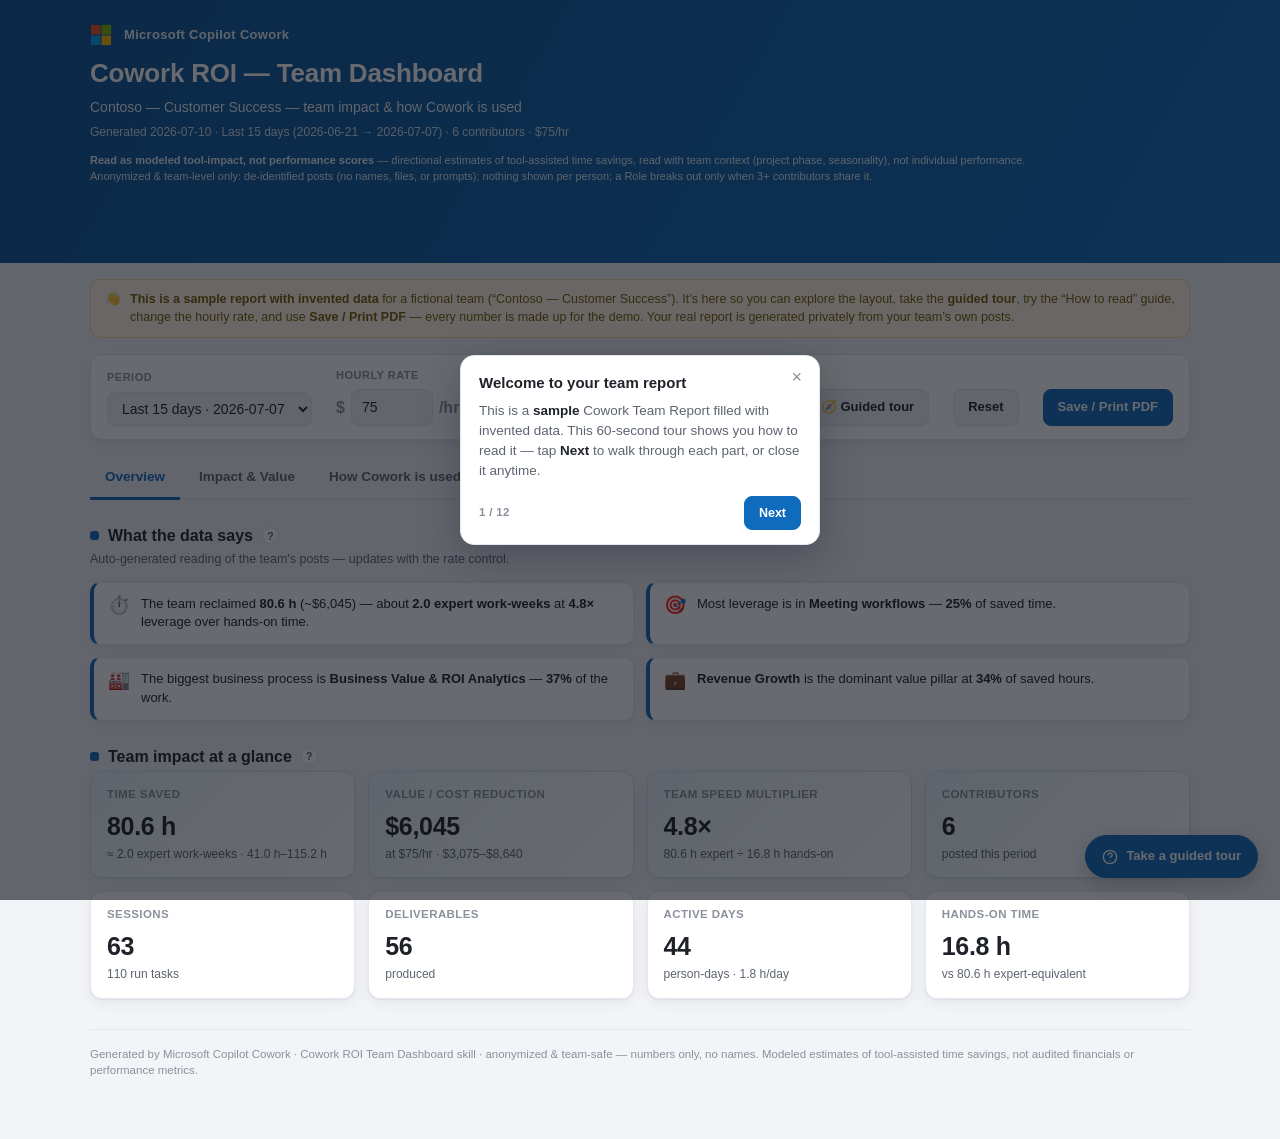
==== commit e4c5374a: "Rename visible brand 'Cowork Dashboard' to 'Cowork Team Report' Rename the human-readable product na" ====
--- a/docs/demo-report.html
+++ b/docs/demo-report.html
@@ -2,7 +2,7 @@
 <html lang="en" dir="ltr">
 <head>
 <meta charset="utf-8"><meta name="viewport" content="width=device-width, initial-scale=1"><meta name="color-scheme" content="light dark">
-<title>Cowork Dashboard — Sample Team Report (Demo)</title>
+<title>Cowork Team Report — Sample (Demo)</title>
 <style>
 :root{--bg:#f3f4f8;--panel:#fff;--ink:#1f2329;--muted:#5d6470;--faint:#8a909c;--line:#e4e7ee;
 --brand:#0f6cbd;--brand-d:#0b5394;--soft:#eaf3fb;--good:#107c10;--shadow:0 1px 2px rgba(16,24,40,.06),0 4px 16px rgba(16,24,40,.06);
@@ -465,7 +465,7 @@
 (function(){
   var STEPS=[
     {center:true,title:"Welcome to your team report",
-     body:"This is a <b>sample</b> Cowork Dashboard filled with invented data. This 60-second tour shows you how to read it \u2014 tap <b>Next</b> to walk through each part, or close it anytime."},
+     body:"This is a <b>sample</b> Cowork Team Report filled with invented data. This 60-second tour shows you how to read it \u2014 tap <b>Next</b> to walk through each part, or close it anytime."},
     {tab:"overview",sel:".controls",title:"Set the hourly rate & period",
      body:"Every dollar figure is expert-equivalent hours \u00d7 this <b>hourly rate</b>. Change it and the whole report re-prices instantly. You can also switch the reporting period here."},
     {tab:"overview",sel:"#ov-kpis",title:"Team impact at a glance",
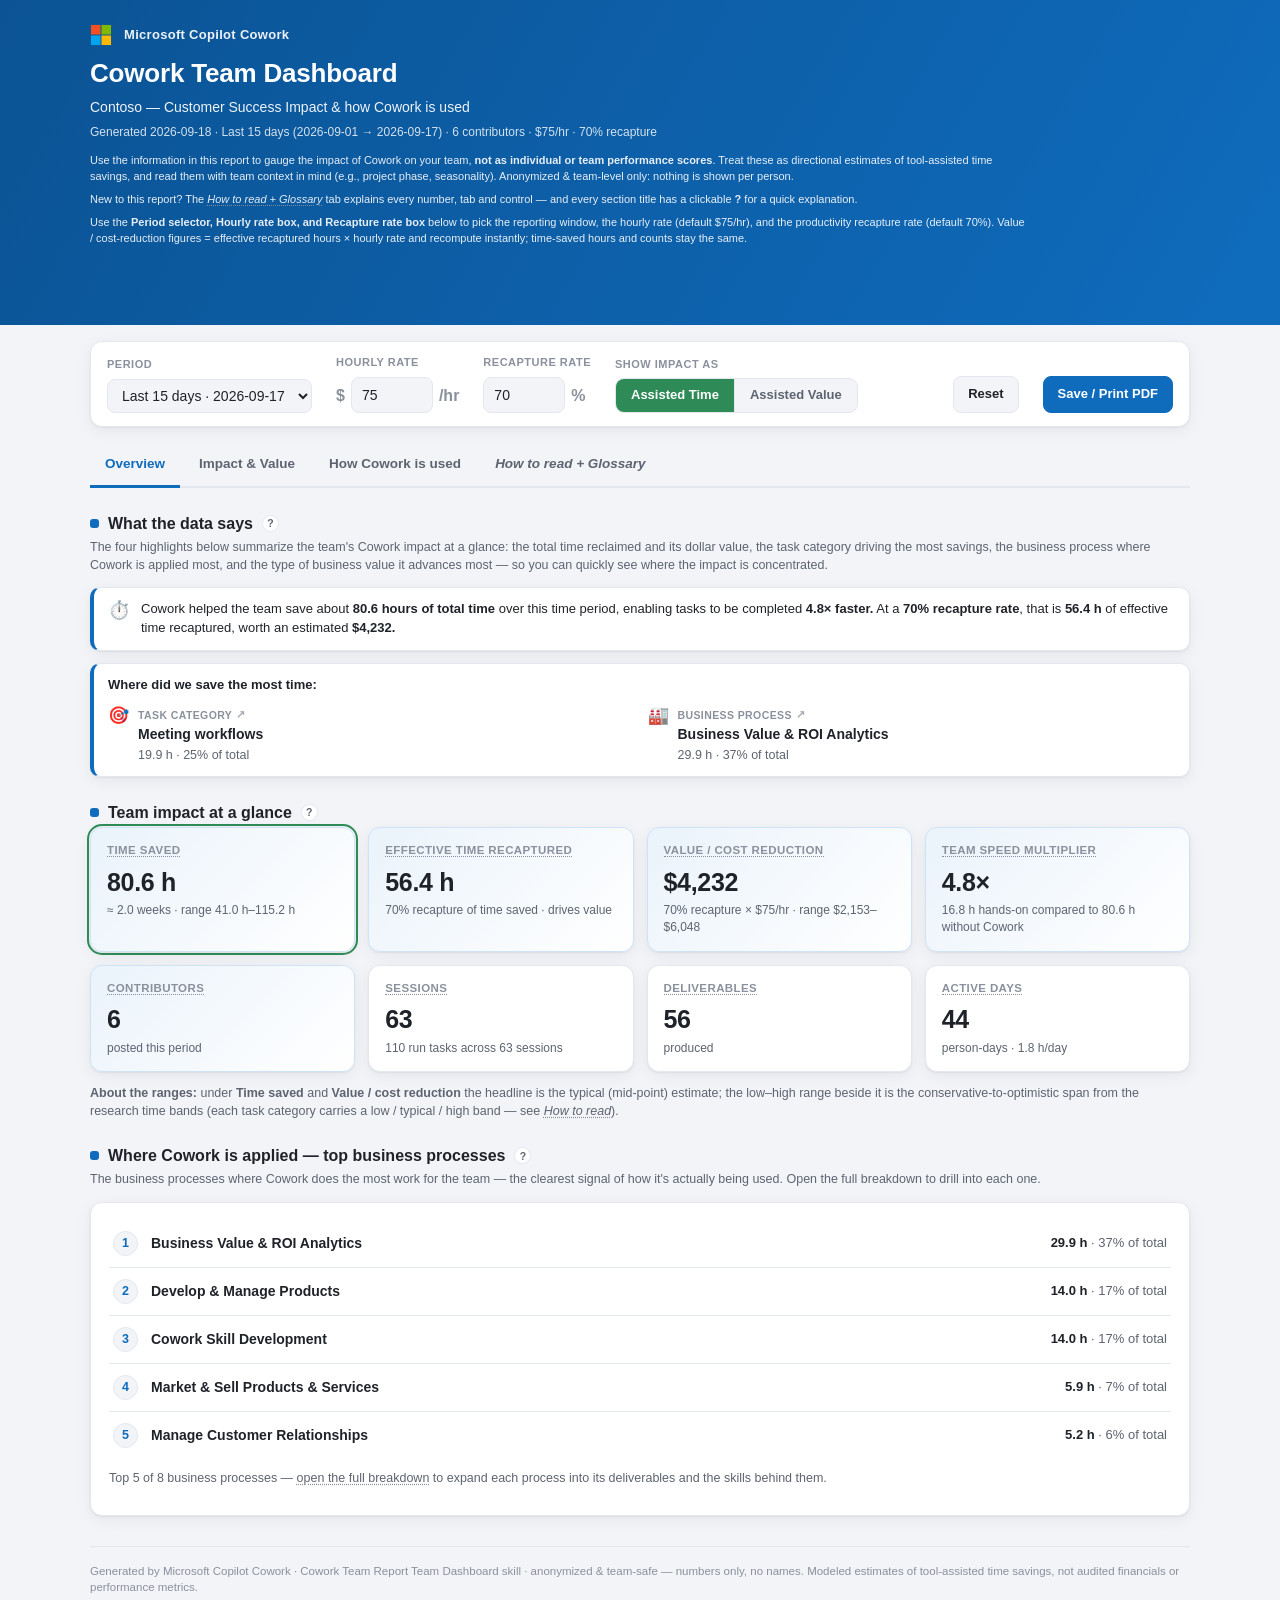
==== commit e737a6fb: "README: add animated Team Dashboard preview from fresh sample data Render a full sample team dashboa" ====
--- a/docs/demo-report.html
+++ b/docs/demo-report.html
@@ -2,13 +2,14 @@
 <html lang="en" dir="ltr">
 <head>
 <meta charset="utf-8"><meta name="viewport" content="width=device-width, initial-scale=1"><meta name="color-scheme" content="light dark">
-<title>Cowork Team Report — Sample (Demo)</title>
+<title>Cowork Team Dashboard</title>
 <style>
 :root{--bg:#f3f4f8;--panel:#fff;--ink:#1f2329;--muted:#5d6470;--faint:#8a909c;--line:#e4e7ee;
 --brand:#0f6cbd;--brand-d:#0b5394;--soft:#eaf3fb;--good:#107c10;--shadow:0 1px 2px rgba(16,24,40,.06),0 4px 16px rgba(16,24,40,.06);
---t:#0f6cbd;--rg:#107c10;--cr:#ca5010;--rm:#8764b8;
---c0:#0f6cbd;--c1:#2e8b57;--c2:#ca5010;--c3:#8764b8;--c4:#0099bc;--c5:#c4314b;--c6:#7a7574;--c7:#498205;}
-@media (prefers-color-scheme:dark){:root{--bg:#16181d;--panel:#1f2228;--ink:#e9ebef;--muted:#a7adb8;--faint:#7c828d;--line:#2c3038;--brand:#4aa3e8;--brand-d:#74b9ee;--soft:#1b2a39;--shadow:0 1px 2px rgba(0,0,0,.4);}}
+/* Analyzed -> Produced (input/output columns) — two colors NOT in the task category palette: a warm amber-GOLD (not olive) for inputs analyzed, magenta for outputs produced. Keeps this section distinct from the task categories. */
+--io-in:#d99c1e;--io-out:#b4009e;
+--c0:#0f6cbd;--c1:#2e8b57;--c2:#ca5010;--c3:#8764b8;--c4:#0099bc;--c5:#c4314b;--c6:#7a7574;--c7:#498205;--donut-edge:rgba(0,0,0,.16);}
+@media (prefers-color-scheme:dark){:root{--bg:#16181d;--panel:#1f2228;--ink:#e9ebef;--muted:#a7adb8;--faint:#7c828d;--line:#2c3038;--brand:#4aa3e8;--brand-d:#74b9ee;--soft:#1b2a39;--shadow:0 1px 2px rgba(0,0,0,.4);--donut-edge:rgba(255,255,255,.26);}}
 *{box-sizing:border-box}html,body{margin:0;padding:0}
 body{font-family:'Segoe UI',-apple-system,BlinkMacSystemFont,Roboto,Helvetica,Arial,sans-serif;background:var(--bg);color:var(--ink);line-height:1.45;-webkit-font-smoothing:antialiased}
 .wrap{max-width:1140px;margin:0 auto;padding:0 20px 60px}
@@ -29,7 +30,7 @@
 .tab-btn{font:inherit;font-size:13.5px;font-weight:600;padding:11px 15px;border:none;background:none;color:var(--muted);cursor:pointer;border-bottom:3px solid transparent;margin-bottom:-2px}
 .tab-btn.on{color:var(--brand);border-bottom-color:var(--brand)}.tab-btn:hover{color:var(--ink)}
 .tab-panel{display:none}.tab-panel.on{display:block}
-section.block{margin:24px 0 0}
+section.block{margin:24px 0 0;scroll-margin-top:120px}
 h2.sec{font-size:16px;font-weight:700;margin:0 0 3px;display:flex;align-items:center;gap:9px;position:relative;flex-wrap:wrap}
 h2.sec .dot{width:9px;height:9px;border-radius:3px;background:var(--brand)}
 .sec-note{font-size:12.5px;color:var(--muted);margin:0 0 13px}
@@ -58,23 +59,70 @@
 table.dt th.r,table.dt td.r{text-align:right;font-variant-numeric:tabular-nums}
 table.dt td{padding:8px 10px;border-bottom:1px solid var(--line);vertical-align:top}table.dt tr:last-child td{border-bottom:none}
 table.dt tr.tot td{font-weight:700;border-top:2px solid var(--line);background:var(--bg)}
+.catsw{display:inline-block;width:10px;height:10px;border-radius:3px;margin-inline-end:8px;vertical-align:middle;flex:none}
+.footnote{font-size:11.5px;color:var(--faint);margin-top:9px;line-height:1.5}.footnote b{color:var(--muted)}
 .pill{display:inline-block;font-size:11px;padding:2px 9px;border-radius:999px;background:var(--soft);color:var(--brand-d);font-weight:600;margin:1px 3px 1px 0}
 .insights{display:grid;grid-template-columns:1fr 1fr;gap:12px}
 .ins{display:flex;gap:11px;background:var(--panel);border:1px solid var(--line);border-left:4px solid var(--brand);border-radius:10px;padding:12px 14px;box-shadow:var(--shadow)}
 .ins .ic{font-size:18px;line-height:1.2}.ins .tx{font-size:13px}.ins .tx b{font-weight:700}
+.ins.insgroup{flex-direction:column;gap:11px}
+.insgroup .ig-h{font-size:13px;font-weight:700;color:var(--ink)}
+.insgroup .ig-rows{display:grid;grid-template-columns:repeat(2,1fr);gap:12px}
+.insgroup .ig-row{display:flex;gap:9px;align-items:flex-start}
+.insgroup .ig-row .ic{font-size:17px;line-height:1.2}.insgroup .ig-row .tx{font-size:12.5px}.insgroup .ig-row .tx b{font-weight:700}
+.insgroup .ig-cat{font-size:10.5px;text-transform:uppercase;letter-spacing:.4px;color:var(--faint);font-weight:700;margin-bottom:3px}
+.insgroup .ig-cat.navlink{display:inline-flex;align-items:center;gap:4px;background:none;border:0;padding:0;cursor:pointer;font-size:10.5px;text-transform:uppercase;letter-spacing:.4px;font-weight:700;color:var(--faint)}
+.insgroup .ig-cat.navlink:hover,.insgroup .ig-cat.navlink:focus-visible{color:var(--ink);text-decoration:underline;text-decoration-style:dotted;text-decoration-color:var(--faint);outline:none}
+.insgroup .ig-cat.navlink .ig-arrow{font-size:11px;opacity:.75}
+/* Glossary hover tooltip: a term with a dotted underline pops its definition (from the Glossary) on hover/focus. */
+.gloss{position:relative;cursor:help;border-bottom:1px dotted currentColor}
+.gloss>.gtip{position:absolute;top:calc(100% + 6px);inset-inline-start:0;z-index:70;width:220px;max-width:70vw;background:var(--ink);color:var(--panel);border-radius:8px;padding:8px 10px;font-size:12px;font-weight:400;line-height:1.45;text-transform:none;letter-spacing:normal;box-shadow:var(--shadow);display:none;white-space:normal}
+.gloss:hover>.gtip,.gloss:focus>.gtip,.gloss:focus-within>.gtip{display:block}
+/* Inline cross-reference link — jumps to the named section/tab. */
+.xref{display:inline;background:none;border:0;padding:0;margin:0;font:inherit;color:inherit;cursor:pointer;text-decoration:underline dotted;text-decoration-color:var(--faint);text-underline-offset:2px}
+.xref:hover,.xref:focus-visible{text-decoration-color:var(--ink);outline:none}
+.insgroup .ig-name{font-size:14px;font-weight:700;color:var(--ink);margin-bottom:1px}
+.insgroup .ig-val{font-size:12.5px;color:var(--muted);font-variant-numeric:tabular-nums}
 .donut-wrap{display:flex;gap:22px;align-items:center;flex-wrap:wrap}
 .legend{display:flex;flex-direction:column;gap:7px;font-size:12.5px}.legend .li{display:flex;align-items:center;gap:9px}
-.legend .sw{width:12px;height:12px;border-radius:3px;flex:none}.legend .lt{flex:1}.legend .lv{color:var(--muted);font-variant-numeric:tabular-nums}
+.legend .sw{width:12px;height:12px;border-radius:3px;flex:none;box-shadow:inset 0 0 0 1px var(--donut-edge)}.legend .lt{flex:1}.legend .lv{color:var(--muted);font-variant-numeric:tabular-nums}
 .stackrow{display:grid;grid-template-columns:200px 1fr;align-items:center;gap:11px;padding:6px 0}
-.stackbar{display:flex;height:22px;border-radius:6px;overflow:hidden;background:var(--bg)}.stackseg{height:100%}
+.stackbar{display:flex;height:22px;border-radius:6px;overflow:hidden;background:var(--bg)}.stackseg{height:100%;display:flex;align-items:center;justify-content:center;overflow:hidden}.segpct{font-size:9px;font-weight:700;color:#fff;text-shadow:0 1px 1px rgba(0,0,0,.45);white-space:nowrap;line-height:1}
+/* Cowork-fit waterfall: one part-to-whole bar of graded tasks (High/Medium/Low), each an expandable row below. */
+.wf-cap{font-size:13px;color:var(--muted);margin:0 0 8px}.wf-cap b{color:var(--ink);font-size:16px;font-weight:750}
+.wf-bar{display:flex;height:34px;border-radius:8px;overflow:hidden;background:var(--bg)}
+.wf-seg{height:100%;display:flex;align-items:center;justify-content:center}.wf-seg span{font-size:12.5px;font-weight:700;color:#fff;text-shadow:0 1px 1px rgba(0,0,0,.4)}
+.wf-leg{display:flex;flex-wrap:wrap;gap:6px 18px;margin-top:10px;font-size:12px;color:var(--muted)}
+.wf-li{display:inline-flex;align-items:center;gap:6px}
+.wf-dot{width:10px;height:10px;border-radius:3px;display:inline-block;flex:none}
+.wf-svg{width:100%;height:auto;display:block;overflow:visible;margin:2px 0 4px}
+.wf-svg .wfv{font-size:13px;font-weight:750;fill:var(--ink)}
+.wf-svg .wfl{font-size:12.5px;font-weight:650;fill:var(--ink)}
+.wf-svg .wfs{font-size:11px;fill:var(--muted)}
+.wf-svg .wfc{stroke:var(--faint);stroke-width:1;stroke-dasharray:3 3;opacity:.7}
+.seg{display:inline-flex;border:1px solid var(--line);border-radius:9px;overflow:hidden;background:var(--bg)}
+.seg-btn{appearance:none;-webkit-appearance:none;border:0;background:transparent;color:var(--muted);font:inherit;font-size:13px;font-weight:650;padding:7px 15px;cursor:pointer}
+.seg-btn+.seg-btn{border-inline-start:1px solid var(--line)}
+.seg-btn.on{background:var(--c1);color:#fff}
+.ov-toolbar{display:flex;align-items:center;gap:12px;flex-wrap:wrap;margin:0 0 16px}
+.ov-tl{font-size:13px;color:var(--muted);font-weight:650}
+.kpi.metric-sel{outline:2px solid var(--c1);outline-offset:1px}
+.ranklist{list-style:none;margin:0;padding:0}
+.rk-row{display:grid;grid-template-columns:auto 1fr auto;align-items:center;gap:13px;padding:11px 4px;border-bottom:1px solid var(--line)}
+.rk-row:last-child{border-bottom:none}
+.rk-badge{width:25px;height:25px;border-radius:50%;background:var(--bg);border:1px solid var(--line);color:var(--c0);font-weight:750;font-size:12.5px;display:flex;align-items:center;justify-content:center;flex:none}
+.rk-nm{font-weight:600;font-size:14px}
+.rk-v{font-size:13px;color:var(--muted);font-variant-numeric:tabular-nums;white-space:nowrap}
+.rk-v b{color:var(--ink)}
 .io2{display:grid;grid-template-columns:1fr 1fr;gap:26px}.io2 h4{font-size:12px;text-transform:uppercase;letter-spacing:.4px;color:var(--faint);margin:0 0 10px}
 .svgtrend{width:100%;height:150px}.trend-empty{font-size:12.5px;color:var(--muted);margin-top:8px}
-details.meth{background:var(--panel);border:1px solid var(--line);border-radius:12px;box-shadow:var(--shadow);margin-bottom:12px}
+details.meth{background:var(--panel);border:1px solid var(--line);border-radius:12px;box-shadow:var(--shadow);margin-bottom:12px;scroll-margin-top:120px}
 details.meth summary{cursor:pointer;padding:14px 18px;font-weight:700;font-size:14px;list-style:none}
 details.meth summary::-webkit-details-marker{display:none}
 details.meth summary::before{content:'\25B8';margin-inline-end:9px;color:var(--brand);display:inline-block;transition:.15s}
 details.meth[open] summary::before{transform:rotate(90deg)}
 details.meth .mbody{padding:0 18px 16px;font-size:13px;color:var(--muted)}details.meth .mbody h4{color:var(--ink);font-size:13px;margin:13px 0 5px}details.meth a{color:var(--brand)}
+details.meth .mbody ul{margin:4px 0 12px;padding-inline-start:20px}details.meth .mbody li{margin:3px 0}
 details.drill{margin-top:13px;border-top:1px dashed var(--line);padding-top:9px}
 details.drill>summary{cursor:pointer;font-size:12.5px;font-weight:650;color:var(--brand);list-style:none;user-select:none}
 details.drill>summary::-webkit-details-marker{display:none}
@@ -84,7 +132,7 @@
 .dgrp{margin:0 0 15px}.dgrp .dgrp-h{font-size:11.5px;font-weight:700;color:var(--muted);text-transform:uppercase;letter-spacing:.3px;margin:0 0 5px}
 /* Expandable business-process accordion (each row opens to its deliverable formats + skills). */
 .acct{border:1px solid var(--line);border-radius:11px;overflow:hidden}
-.acct-h,.acct-tot,.acct-row>summary{display:grid;grid-template-columns:1fr 92px 78px 92px 66px;gap:10px;align-items:center;padding:10px 14px;font-size:13px}
+.acct-h,.acct-tot,.acct-row>summary{display:grid;grid-template-columns:1fr 96px 92px 72px;gap:10px;align-items:center;padding:10px 14px;font-size:13px}
 .acct-h{background:var(--bg);font-size:11px;text-transform:uppercase;letter-spacing:.4px;color:var(--faint);font-weight:700}
 .acct-h .r,.acct-row>summary .r,.acct-tot .r{text-align:right;font-variant-numeric:tabular-nums}
 .acct-row{border-top:1px solid var(--line)}
@@ -105,56 +153,32 @@
 .dlv-nm{font-size:13px;overflow:hidden;text-overflow:ellipsis}
 .fmt-tag{font-size:10.5px;font-weight:700;text-transform:uppercase;letter-spacing:.3px;color:var(--brand-d);background:var(--soft);border-radius:6px;padding:2px 8px;white-space:nowrap}
 .dlv-v{font-size:12.5px;color:var(--muted);font-variant-numeric:tabular-nums;white-space:nowrap}
-@media (max-width:860px){.acct-h,.acct-tot,.acct-row>summary{grid-template-columns:1fr 50px 56px 66px 44px;gap:6px;font-size:12px}}
+@media (max-width:860px){.acct-h,.acct-tot,.acct-row>summary{grid-template-columns:1fr 56px 66px 52px;gap:6px;font-size:12px}}
 footer.foot{margin-top:30px;padding-top:16px;border-top:1px solid var(--line);font-size:11.5px;color:var(--faint)}
-@media (max-width:860px){.kpis{grid-template-columns:repeat(2,1fr)}.grid2,.io2,.insights{grid-template-columns:1fr}.row{grid-template-columns:118px 1fr 132px}.row.rc{grid-template-columns:118px 1fr 46px}.row .rv{white-space:normal}.stackrow{grid-template-columns:120px 1fr}.helppop{max-width:78vw}}
+@media (max-width:860px){.kpis{grid-template-columns:repeat(2,1fr)}.grid2,.io2,.insights{grid-template-columns:1fr}.insgroup .ig-rows{grid-template-columns:1fr}.row{grid-template-columns:118px 1fr 132px}.row.rc{grid-template-columns:118px 1fr 46px}.row .rv{white-space:normal}.stackrow{grid-template-columns:120px 1fr}.helppop{max-width:78vw}}
 @media print{body{background:#fff}.controls,.banner,.tabs{display:none}.tab-panel{display:block!important}
 .card,.kpi,details.meth{box-shadow:none;border-color:#ccc}details.meth summary{display:none}details.meth .mbody{display:block!important}
 details.drill .dbody{display:block!important}.acct-row>.acct-body{display:block!important}
 header.top{background:var(--brand)!important}*{-webkit-print-color-adjust:exact;print-color-adjust:exact}section.block{break-inside:avoid}}
 </style>
-
-<style id="cwtour-style">
-#cwtour-spot{position:fixed;z-index:9998;border-radius:12px;box-shadow:0 0 0 9999px rgba(12,16,24,.62);
-  transition:all .28s cubic-bezier(.4,0,.2,1);pointer-events:none;display:none}
-#cwtour-dim{position:fixed;inset:0;z-index:9998;background:rgba(12,16,24,.62);display:none}
-#cwtour-card{position:fixed;z-index:10000;max-width:360px;width:min(360px,calc(100vw - 32px));
-  background:var(--panel,#fff);color:var(--ink,#1f2329);border:1px solid var(--line,#e4e7ee);border-radius:14px;
-  box-shadow:0 12px 40px rgba(16,24,40,.28);padding:16px 18px 14px;display:none;font-size:13.5px;line-height:1.5}
-#cwtour-card h4{margin:0 0 6px;font-size:15px;font-weight:750}
-#cwtour-card .cwtour-body{color:var(--muted,#5d6470);margin:0 0 14px}
-#cwtour-card .cwtour-body b{color:var(--ink,#1f2329);font-weight:650}
-#cwtour-card .cwtour-foot{display:flex;align-items:center;gap:8px}
-#cwtour-card .cwtour-prog{font-size:11.5px;color:var(--faint,#8a909c);font-weight:700;letter-spacing:.3px;margin-inline-end:auto}
-#cwtour-card .cwtour-btn{font:inherit;font-size:12.5px;font-weight:650;padding:7px 14px;border-radius:8px;cursor:pointer;
-  border:1px solid var(--line,#e4e7ee);background:var(--bg,#f3f4f8);color:var(--ink,#1f2329)}
-#cwtour-card .cwtour-btn.primary{background:var(--brand,#0f6cbd);border-color:var(--brand,#0f6cbd);color:#fff}
-#cwtour-card .cwtour-btn:hover{border-color:var(--brand,#0f6cbd)}
-#cwtour-card .cwtour-x{position:absolute;top:10px;inset-inline-end:12px;border:0;background:none;color:var(--faint,#8a909c);
-  font-size:18px;line-height:1;cursor:pointer;padding:2px 5px;border-radius:6px}
-#cwtour-card .cwtour-x:hover{color:var(--ink,#1f2329);background:var(--bg,#f3f4f8)}
-#cwtourFab{position:fixed;z-index:9997;bottom:22px;inset-inline-end:22px;display:inline-flex;align-items:center;gap:8px;
-  font:inherit;font-size:13px;font-weight:650;padding:11px 16px;border-radius:999px;cursor:pointer;border:1px solid var(--brand,#0f6cbd);
-  background:var(--brand,#0f6cbd);color:#fff;box-shadow:0 6px 20px rgba(16,24,40,.22)}
-#cwtourFab:hover{filter:brightness(1.05)}
-@media print{#cwtour-spot,#cwtour-dim,#cwtour-card,#cwtourFab{display:none!important}}
-</style>
 </head>
 <body>
 <header class="top"><div class="wrap">
   <div class="brand"><svg width="22" height="22" viewBox="0 0 23 23" aria-hidden="true"><rect x="1" y="1" width="10" height="10" fill="#F25022"></rect><rect x="12" y="1" width="10" height="10" fill="#7FBA00"></rect><rect x="1" y="12" width="10" height="10" fill="#00A4EF"></rect><rect x="12" y="12" width="10" height="10" fill="#FFB900"></rect></svg><span class="nm">Microsoft Copilot Cowork</span></div>
-  <h1>Cowork ROI — Team Dashboard</h1>
-  <p class="sub">Contoso — Customer Success — team impact &amp; how Cowork is used</p>
-  <p class="gen">Generated 2026-07-10 · <span id="ctxline"></span></p>
-  <p class="disc"><b>Read as modeled tool-impact, not performance scores</b> — directional estimates of tool-assisted time savings, read with team context (project phase, seasonality), not individual performance. Anonymized &amp; team-level only: de-identified posts (no names, files, or prompts); nothing shown per person; a Role breaks out only when 3+ contributors share it.</p>
+  <h1>Cowork Team Dashboard</h1>
+  <p class="sub">Contoso — Customer Success Impact &amp; how Cowork is used</p>
+  <p class="gen">Generated 2026-09-18 · <span id="ctxline"></span></p>
+  <p class="disc">Use the information in this report to gauge the impact of Cowork on your team, <b>not as individual or team performance scores</b>. Treat these as directional estimates of tool-assisted time savings, and read them with team context in mind (e.g., project phase, seasonality). Anonymized &amp; team-level only: nothing is shown per person.</p>
+  <p class="disc" style="margin-top:7px">New to this report? The <button type="button" class="xref" data-goto="method"><i>How to read + Glossary</i></button> tab explains every number, tab and control &mdash; and every section title has a clickable <b>?</b> for a quick explanation.</p>
+  <p class="disc" style="margin-top:7px">Use the <b>Period selector, Hourly rate box, and Recapture rate box</b> below to pick the reporting window, the hourly rate (default $75/hr), and the productivity recapture rate (default 70%). Value / cost-reduction figures = effective recaptured hours × hourly rate and recompute instantly; time-saved hours and counts stay the same.</p>
 </div></header>
 <div class="wrap">
-  <div class="banner"><span>👋</span><span><b>This is a sample report with invented data</b> for a fictional team (“Contoso — Customer Success”). It’s here so you can explore the layout, take the <b>guided tour</b>, try the “How to read” guide, change the hourly rate, and use <b>Save / Print PDF</b> — every number is made up for the demo. Your real report is generated privately from your team’s own posts.</span></div>
   <div class="controls">
     <div class="ctl"><label for="snapSel">Period</label><select id="snapSel"></select></div>
     <div class="ctl"><label for="rateInput">Hourly rate</label><div class="rate-in"><span>$</span><input id="rateInput" type="number" min="1" step="1" inputmode="numeric"><span>/hr</span></div></div>
+    <div class="ctl"><label for="recapInput">Recapture rate</label><div class="rate-in"><input id="recapInput" type="number" min="0" max="100" step="5" inputmode="numeric"><span>%</span></div></div>
+    <div class="ctl"><label>Show impact as</label><div class="seg" id="ovSeg" role="group" aria-label="Show impact as Assisted Time or Assisted Value"><button type="button" class="seg-btn on" data-metric="time">Assisted Time</button><button type="button" class="seg-btn" data-metric="value">Assisted Value</button></div></div>
     <div class="spacer"></div>
-    <button class="btn" id="cwtourBtn" type="button">🧭 Guided tour</button>
     <button class="btn" id="resetBtn" type="button">Reset</button>
     <button class="btn primary" id="printBtn" type="button">Save / Print PDF</button>
   </div>
@@ -162,121 +186,142 @@
     <button class="tab-btn on" type="button" data-tab="overview">Overview</button>
     <button class="tab-btn" type="button" data-tab="impact">Impact &amp; Value</button>
     <button class="tab-btn" type="button" data-tab="work">How Cowork is used</button>
-    <button class="tab-btn" type="button" data-tab="trends">Trends</button>
-    <button class="tab-btn" type="button" data-tab="method">How to read</button>
+    <button class="tab-btn" type="button" data-tab="method" style="font-style:italic">How to read + Glossary</button>
   </div>
 
   <div class="tab-panel on" id="tab-overview">
-    <section class="block"><h2 class="sec"><span class="dot"></span>What the data says<button type="button" class="help" aria-label="About this section">?</button><span class="helppop">A plain-language reading of the team's posts, generated automatically. It re-words itself when you change the hourly rate below.</span></h2><p class="sec-note">Auto-generated reading of the team's posts — updates with the rate control.</p><div class="insights" id="ov-insights"></div></section>
-    <section class="block"><h2 class="sec"><span class="dot"></span>Team impact at a glance<button type="button" class="help" aria-label="About this section">?</button><span class="helppop">The headline totals for the selected period. <b>Value</b> = expert-equivalent hours &times; the hourly rate in the control bar, so it recomputes whenever you change the rate.</span></h2><div class="kpis" id="ov-kpis"></div></section>
+    <section class="block"><h2 class="sec"><span class="dot"></span>What the data says<button type="button" class="help" aria-label="About this section">?</button><span class="helppop">A plain-language reading of the team's posts, generated automatically. It re-words itself when you change the hourly rate below.</span></h2><p class="sec-note">The four highlights below summarize the team's Cowork impact at a glance: the total time reclaimed and its dollar value, the task category driving the most savings, the business process where Cowork is applied most, and the type of business value it advances most — so you can quickly see where the impact is concentrated.</p><div class="insights" id="ov-insights"></div></section>
+    <section class="block"><h2 class="sec"><span class="dot"></span>Team impact at a glance<button type="button" class="help" aria-label="About this section">?</button><span class="helppop">The headline totals for the selected period. <b>Value</b> = manual hours &times; the hourly rate in the control bar, so it recomputes whenever you change the rate.</span></h2><div class="kpis" id="ov-kpis"></div><p class="sec-note" style="margin-top:12px"><b>About the ranges:</b> under <b>Time saved</b> and <b>Value / cost reduction</b> the headline is the typical (mid-point) estimate; the low&ndash;high range beside it is the conservative-to-optimistic span from the research time bands (each task category carries a low / typical / high band &mdash; see <button type="button" class="xref" data-goto="method" data-scroll="sec-bands"><i>How to read</i></button>).</p></section>
+    <section class="block"><h2 class="sec"><span class="dot"></span>Where Cowork is applied — top business processes<button type="button" class="help" aria-label="About this section">?</button><span class="helppop">The business processes the team uses Cowork for most, ranked by the selected measure (time saved or value). This is a preview — the full <b>How Cowork is used</b> tab expands every process into its deliverables and the skills behind them.</span></h2><p class="sec-note">The business processes where Cowork does the most work for the team — the clearest signal of how it's actually being used. Open the full breakdown to drill into each one.</p><div class="card" id="ov-proc"></div></section>
   </div>
 
   <div class="tab-panel" id="tab-impact">
-    <section class="block"><h2 class="sec"><span class="dot"></span>Business value pillars<button type="button" class="help" aria-label="About this section">?</button><span class="helppop">Which kind of business value the saved hours advanced — <b>Revenue Growth</b>, <b>Cost Reduction</b>, <b>Risk Mitigation</b>, or <b>Transformation</b> (new ways of working / AI adoption).</span></h2><p class="sec-note">Where the saved hours land. Value = hours × the rate above.</p><div class="card" id="im-pillars"></div></section>
-    <section class="block"><h2 class="sec"><span class="dot"></span>Where the time went — by task category<button type="button" class="help" aria-label="About this section">?</button><span class="helppop">The <b>method</b> used, task by task. Each task is sorted by its output file type and goal keywords (e.g. spreadsheets &rarr; Analysis; code / HTML &rarr; Write or debug code). Each category carries a research time band (minutes saved per run); time saved = tasks &times; band. The <b>reach</b> line shows how many contributors used it. Full mapping is on the <b>How to read</b> tab.</span></h2><p class="sec-note">With the research-anchored time bands (minutes saved per run), and how many contributors used each.</p><div class="card" id="im-categories"></div></section>
+    <section class="block"><h2 class="sec"><span class="dot"></span>Where the time went — by task category<button type="button" class="help" aria-label="About this section">?</button><span class="helppop">The <b>method</b> used, task by task. Each task is sorted by its output file type and goal keywords (e.g., spreadsheets &rarr; Analysis; code / HTML &rarr; Write or debug code). Each category carries a research time band (minutes saved per run); time saved = run tasks &times; band. The <b>reach</b> line shows how many contributors used it. Full mapping is on the <b>How to read</b> tab.</span></h2><p class="sec-note">Understand how much time is saved by the team across each task category. Refer to the <button type="button" class="xref" data-goto="method" data-scroll="sec-bands"><i>How to read</i></button> section to understand the research-based time ranges for each category.</p><p class="sec-note" style="margin-top:8px">Each task category row shows <b>how many contributors</b> used it — e.g., &ldquo;used by 4 of 5 contributors&rdquo; — so you can see where usage is concentrated vs. spread, not just the volume of hours. This is an aggregate count and never names anyone. To protect a small team, when <b>fewer than 3</b> people used a category the exact number is withheld and shown as &ldquo;used by &lt;3 contributors&rdquo;.</p><div class="card" id="im-categories"></div></section>
     <section class="block"><div class="grid2">
       <div class="card"><h3>Roles Cowork stood in for</h3><p class="hint">Roles a services firm would have billed — expand for the specific skills behind them.</p><div id="im-roles"></div></div>
-      <div class="card"><h3>Deliverables produced — by format</h3><p class="hint">What the team shipped, as real file formats. Per-item detail sits under <i>Work by business process</i>.</p><div id="im-deliv"></div></div>
+      <div class="card"><h3>Outputs produced — by format</h3><p class="hint">Every output the team produced with Cowork, by file type. Note that outputs count each file and version, so this may be higher than the &ldquo;Deliverables&rdquo; count on the <button type="button" class="xref" data-goto="overview"><i>Overview</i></button> tab, which counts distinct deliverables. Per-item detail sits under &ldquo;<button type="button" class="xref" data-goto="work" data-scroll="wk-proc">Work by business process</button>&rdquo; on the <button type="button" class="xref" data-goto="work"><i>How Cowork is used</i></button> tab.</p><div id="im-deliv"></div></div>
     </div></section>
   </div>
 
   <div class="tab-panel" id="tab-work">
-    <section class="block"><h2 class="sec"><span class="dot"></span>Work by business process<button type="button" class="help" aria-label="About this section">?</button><span class="helppop">What the team actually does with Cowork, grouped into the shared canonical process set. <b>Click any row</b> to expand its deliverables and the skills behind them. Deliverables with a de-identified name list individually; ones a post carried only by file type collapse into a single row (e.g. &ldquo;HTML &middot; 5 deliverables&rdquo;).</span></h2><p class="sec-note">Grouped into the shared canonical set (mirrors the Member skill). This is the spine of the tab — what the team actually does with Cowork. <b>Each row expands</b> — click a process to see the deliverables it produced and the skills behind them.</p><div class="card" id="wk-proc"></div></section>
+    <section class="block"><h2 class="sec"><span class="dot"></span>Work by business process<button type="button" class="help" aria-label="About this section">?</button><span class="helppop">What the team actually does with Cowork, grouped into the shared canonical process set. <b>Click any row</b> to expand its deliverables and the skills behind them. Deliverables with a de-identified name list individually; ones a post carried only by file type collapse into a single row (e.g., &ldquo;HTML &middot; 5 deliverables&rdquo;).</span></h2><p class="sec-note">The business processes the team used Cowork for, ranked by time saved. <b>Click any process to expand it</b> and see the deliverables it produced and the skills behind them.</p><p class="sec-note" style="margin-top:8px">Named deliverables (e.g., &ldquo;Team ROI dashboard&rdquo;) list on their own row. A row that shows only a format (e.g., &ldquo;HTML&rdquo;) is a deliverable whose name wasn't included in that teammate's post. All type-only deliverables of one format collapse into a single row — e.g., &ldquo;HTML &middot; 5 deliverables&rdquo; — with their hours and value summed.</p><div class="card" id="wk-proc"></div></section>
+    <section class="block"><h2 class="sec"><span class="dot"></span>Cowork fit — how well the work suited Cowork<button type="button" class="help" aria-label="About this section">?</button><span class="helppop">Every task is graded <b>High / Medium / Low</b> on how well it fit Cowork's agentic, cross-app strengths. <b>High</b> = work only Cowork can do (builds &amp; packaged skills, executed automations/connectors, many-source synthesis); <b>Low</b> = a single-app Copilot could have done it. <b>Click a fit level</b> to see the tasks in it — de-identified to business process &amp; method, never a person or file.</span></h2><p class="sec-note">A composition of graded hours by how well the work fit Cowork, shown as a waterfall — the bands add up to all graded time. <b>Click High, Medium or Low</b> below to expand the tasks in that band.</p><div class="card" id="wk-fit"></div></section>
     <section class="block"><h2 class="sec"><span class="dot"></span>Category mix<button type="button" class="help" aria-label="About this section">?</button><span class="helppop">How each contributor group splits its time across categories. A role only breaks out when <b>3+</b> people share it; otherwise everyone is combined into one bar — no individual is ever shown.</span></h2><p class="sec-note">How saved time splits across task categories — grouped by Role where privacy allows.</p><div class="card" id="wk-stack"></div></section>
-    <section class="block"><h2 class="sec"><span class="dot"></span>Analyzed → Produced<button type="button" class="help" aria-label="About this section">?</button><span class="helppop">How many source items the team fed in versus how many deliverables it produced, by type — a rough read on input effort vs. output.</span></h2><p class="sec-note">Inputs the team analyzed vs. deliverables produced, by type.</p><div class="card" id="wk-io"></div></section>
   </div>
 
-  <div class="tab-panel" id="tab-trends">
-    <section class="block"><h2 class="sec"><span class="dot"></span>Time saved over time<button type="button" class="help" aria-label="About this section">?</button><span class="helppop">One point per posting cycle, so you can see whether the team's total impact is trending up over fortnights. Cowork is used for specific tasks, so this is a cycle-over-cycle total, not daily activity.</span></h2><p class="sec-note">Minimal by design — one point per posting cycle. Is team impact growing?</p><div class="card" id="tr-trend"></div></section>
-  </div>
-
   <div class="tab-panel" id="tab-method">
-    <details class="meth" open><summary>How to read this dashboard</summary><div class="mbody">
-      <p>This tab explains every number, tab and control — it folds in the old one-page PDF, so the whole guide now lives inside the dashboard. It's built by aggregating the de-identified Cowork ROI posts teammates publish to the team channel. Metric &amp; section titles match the <b>Copilot ROI Report</b> and <b>Copilot ROI Member</b> skills. Treat numbers as <b>directional</b> — Cowork isn't the only factor behind any change, so read them with team context (project phase, seasonality), not as performance scores. This is a small, homogeneous-team (v1) view.</p>
-      <p style="margin-top:8px">Tip: every section title has a <b>?</b> next to it — click it for a quick explanation right where you're looking.</p>
+    <details class="meth" open><summary>Glossary of terms</summary><div class="mbody" id="gloss-body">
+      <p><b>Active days</b> — Person-days with at least one Cowork task in the window.</p>
+      <p><b>Anonymity</b> — A role or attribute is shown separately only when at least 3 contributors share it; otherwise contributors are combined. Nothing is ever shown per person.</p>
+      <p><b>Business process</b> — The business need served by the work &mdash; e.g., Business Value &amp; ROI Analytics.</p>
+      <p><b>Contributors</b> — The number of teammates who posted their de-identified stats this period. Never named.</p>
+      <p><b>Cowork fit</b> — How well a task suited Cowork's agentic, cross-app strengths, graded High / Medium / Low. High = work only Cowork can do (builds &amp; packaged skills, executed automations, many-source synthesis); Low = a single-app Copilot could have done it. Shown as a quantified waterfall on the <i>How Cowork is used</i> tab.</p>
+      <p><b>Deliverables</b> — The count of <i>distinct</i> pieces of work produced.</p>
+      <p><b>Hands-on time</b> — The actual time the team spent working with Cowork.</p>
+      <p><b>Outputs</b> — Every output file and version created. May be higher than deliverables because it counts each file and version.</p>
+      <p><b>Reach</b> — How many contributors used a given task category. Withheld as &ldquo;&lt;3&rdquo; when fewer than 3 share it.</p>
+      <p><b>Research time band</b> — The low / typical / high minutes of manual time saved per run for a task category, drawn from published studies (see &ldquo;<button type="button" class="xref" data-goto="method" data-scroll="sec-bands">Research bands &amp; sources</button>&rdquo; below).</p>
+      <p><b>Run tasks</b> — A single unit of work run with Cowork — one discrete request or action (e.g., analyzing a file, drafting a document). Run tasks are grouped into sessions.</p>
+      <p><b>Sessions</b> — Distinct Cowork chats run across the team. A session may contain one or multiple run tasks.</p>
+      <p><b>Skills</b> — The specific capabilities behind roles (e.g., Data Visualization, Python).</p>
+      <p><b>Task category</b> — How the work was done (the method) &mdash; e.g., Analysis &amp; Research, Write or debug code. Each carries a research time band (see &ldquo;<button type="button" class="xref" data-goto="method" data-scroll="sec-bands">Research bands &amp; sources</button>&rdquo; below).</p>
+      <p><b>Team speed multiplier</b> — How much faster the work went: estimated hours without Cowork &divide; actual hands-on with Cowork hours.</p>
+      <p><b>Time saved</b> — Manual hours Cowork saved this period: for each task, run tasks &times; the research time band for its category. The headline is the typical estimate, with a low&ndash;high range alongside.</p>
+      <p><b>Recapture rate</b> — The share of time saved the team can realistically harvest into productive output. Set in the control bar (default 70%). It scales every value figure but leaves time-saved hours and counts unchanged.</p>
+      <p><b>Effective time recaptured</b> — Time saved &times; the recapture rate — the productive hours the team actually reclaims. This is what the value figure prices.</p>
+      <p><b>Value / cost reduction</b> — Effective time recaptured priced out: time saved &times; recapture rate &times; the hourly rate in the control bar. Recomputes whenever you change the rate or the recapture rate.</p>
     </div></details>
 
-    <details class="meth"><summary>The five tabs — where to look for what</summary><div class="mbody">
-      <h4>Overview</h4><p>Auto-insights + the KPI band. Start here.</p>
-      <h4>Impact &amp; Value</h4><p>Value by pillar and task category ($), the roles Cowork stood in for, and deliverables by file format.</p>
-      <h4>How Cowork is used</h4><p>The business processes the team runs (each row expands to its deliverables + skills), the category mix by contributor group, and analyzed &rarr; produced.</p>
-      <h4>Trends</h4><p>Fortnight-over-fortnight movement — one point per posting cycle.</p>
-      <h4>How to read</h4><p>This tab: plain-language definitions and the methodology.</p>
+
+    <details class="meth"><summary>How task categories are derived</summary><div class="mbody">
+      <p>Each task is sorted into up to two categories from three signals:</p>
+      <p style="margin-bottom:3px"><b>1 · Output file type</b></p>
+      <ul>
+        <li>spreadsheets (.xlsx / .csv / .json) &rarr; Analysis &amp; Research</li>
+        <li>code &amp; web (.py / .html / .sql / .js) &rarr; Write or debug code</li>
+        <li>documents (.docx / .pdf / .pptx / images) &rarr; Document &amp; content creation</li>
+        <li>packaged skills (.zip / .skill) &rarr; Specialized workflows</li>
+      </ul>
+      <p style="margin-bottom:3px"><b>2 · Goal keywords</b></p>
+      <ul>
+        <li>&ldquo;analyze / research / ROI / benchmark&rdquo; &rarr; Analysis</li>
+        <li>&ldquo;debug / refactor / script / API / automation&rdquo; &rarr; Write or debug code</li>
+        <li>&ldquo;email / inbox / reply&rdquo; &rarr; Email</li>
+        <li>&ldquo;meeting / transcript / standup / agenda&rdquo; &rarr; Meeting</li>
+      </ul>
+      <p style="margin-bottom:3px"><b>3 · Input signal</b></p>
+      <ul>
+        <li>if the sources are data files, or there are 3 or more of them &rarr; Analysis</li>
+      </ul>
+      <p>A task with no saved file and no signal falls to General assistance / Other. When more than one matches, they rank (code &rsaquo; analysis &rsaquo; specialized &rsaquo; document &rsaquo; communication &rsaquo; meeting &rsaquo; email &rsaquo; general) and the top two are kept.</p>
     </div></details>
 
-    <details class="meth"><summary>The KPI band — what each headline number means</summary><div class="mbody">
-      <p><b>Time saved</b> — expert-equivalent hours Cowork saved the team this period.<br>
-      <b>Value / cost reduction</b> — those saved hours priced out (hours &times; hourly rate).<br>
-      <b>Team speed multiplier</b> — how much faster: expert hours &divide; hands-on hours.<br>
-      <b>Contributors</b> — how many teammates posted their stats this period.<br>
-      <b>Sessions</b> — distinct Cowork chats run across the whole team.<br>
-      <b>Deliverables</b> — files, decks, docs, web pages and other outputs made.<br>
-      <b>Active days</b> — person-days with at least one Cowork task in the window.<br>
-      <b>Hands-on time</b> — real time at the keyboard (the assisted clock).</p>
-    </div></details>
-
-    <details class="meth"><summary>The two controls</summary><div class="mbody">
-      <p><b>Period</b> — pick the reporting window; every number on the page updates to match.<br>
-      <b>Hourly rate</b> — change $/hr and all value / cost-reduction figures recompute instantly (default $72/hr). Only the pricing changes; hours and counts stay the same.</p>
-    </div></details>
-
-    <details class="meth"><summary>How task categories are derived</summary><div class="mbody">
-      <p>Two different questions are answered by two different fields. <b>Business process</b> = <i>what</i> business need the work served. <b>Task category</b> = <i>how</i> the work was done (the method). Each task is sorted into up to two categories from three signals:</p>
-      <p><b>1 · Output file type</b> — spreadsheets (.xlsx / .csv / .json) &rarr; Analysis &amp; Research · code &amp; web (.py / .html / .sql / .js) &rarr; Write or debug code · documents (.docx / .pdf / .pptx / images) &rarr; Document &amp; content creation · packaged skills (.zip / .skill) &rarr; Specialized workflows.<br>
-      <b>2 · Goal keywords</b> — &ldquo;analyze / research / ROI / benchmark&rdquo; &rarr; Analysis · &ldquo;debug / refactor / script / API / automation&rdquo; &rarr; Write or debug code · &ldquo;email / inbox / reply&rdquo; &rarr; Email · &ldquo;meeting / transcript / standup / agenda&rdquo; &rarr; Meeting.<br>
-      <b>3 · Input signal</b> — if the sources are data files, or there are 3 or more of them &rarr; Analysis.</p>
-      <p>When more than one matches, they rank (code &rsaquo; analysis &rsaquo; specialized &rsaquo; document &rsaquo; communication &rsaquo; meeting &rsaquo; email &rsaquo; general) and the top two are kept. A task with no saved file and no signal falls to <b>General assistance / Other</b>. Each category then carries a research time band (below); time saved = tasks &times; band.</p>
-    </div></details>
-
-    <details class="meth"><summary>Deliverables — and why some show only a file format</summary><div class="mbody">
-      <p>Under <b>Work by business process</b>, a deliverable with a de-identified name (e.g. &ldquo;Team ROI dashboard&rdquo;) lists on its own row. A row that shows only a format (e.g. &ldquo;HTML&rdquo;) is a deliverable whose <b>name wasn't included in that teammate's post</b> — the Member skill can post either a named line or a compact type-only line. It does <b>not</b> mean Cowork failed to recognize the work. To keep the list readable, all type-only deliverables of one format collapse into a single row — e.g. <b>&ldquo;HTML &middot; 5 deliverables&rdquo;</b> — with their hours and value summed.</p>
-    </div></details>
-
-    <details class="meth"><summary>How widespread is a category (reach)</summary><div class="mbody">
-      <p>Each task-category row shows <b>how many contributors</b> used it — e.g. &ldquo;used by 4 of 5 contributors&rdquo; — so you can see where usage is concentrated vs. spread, not just the volume of hours. This is an aggregate count and never names anyone. To protect a small team, when <b>fewer than 3</b> people used a category the exact number is withheld and shown as &ldquo;used by &lt;3 contributors&rdquo;.</p>
-    </div></details>
 
     <details class="meth"><summary>Privacy &amp; anonymity</summary><div class="mbody">
       <p><b>Nothing is shown at an individual level.</b> Members appear only as counts. The one per-attribute view (category mix) breaks a Role out only when <b>3+</b> contributors share it; otherwise they collapse into a single combined bar. The only attribute used is the directory <b>Role</b> (job title) that a teammate's post carries — never names, never country, never file names or prompts.</p>
     </div></details>
 
     <details class="meth"><summary>Value model</summary><div class="mbody">
-      <p>Time saved = Σ run tasks × the research band per task category (minutes saved/run). <b>Value = expert-equivalent hours × hourly rate</b> (default $72/hr; adjust live). <b>Speed multiplier</b> = expert ÷ modeled hands-on hours. All figures come from the posts; the dashboard only re-totals and re-prices them.</p>
+      <ul>
+        <li><b>Time saved</b> = Count of run tasks × the research band (minutes saved/run).</li>
+        <li><b>Recapture rate</b> = the share of time saved the team realistically converts into productive output (default 70%; adjustable in the control bar).</li>
+        <li><b>Effective time recaptured</b> = time saved × recapture rate.</li>
+        <li><b>Value / cost reduction</b> = effective recaptured hours × hourly rate (default $75/hr) = time saved × recapture rate × rate.</li>
+        <li><b>Speed multiplier</b> = manual hours ÷ modeled hands-on hours.</li>
+      </ul>
+      <p>All figures come from the posts; the dashboard only re-totals and re-prices them.</p>
     </div></details>
 
-    <details class="meth"><summary>Value pillars</summary><div class="mbody">
-      <p><b>Revenue Growth</b> (top-line), <b>Cost Reduction</b> (cost base), <b>Risk Mitigation</b> (protect value), <b>Transformation</b> (new ways of working / AI adoption). Shared crosswalk across all three ROI skills.</p>
-    </div></details>
-
-    <details class="meth"><summary>Research bands &amp; sources</summary><div class="mbody">
-      <p>Minutes saved per run (low / typical / high): Analysis &amp; Research 30/67/92 · Write or debug code 30/56/96 · Document &amp; content 12/24/42 · Meeting 12/31/43 · Email 3/7/12 · Communication 2/4/6 · Specialized 10/25/40 · General 2/5/8.</p>
-      <p>Sources: Stanford-WB (SSRN 5136877), Microsoft Research 2026 (DiD n=72,186), Noy &amp; Zhang (Science 2023), Cambon et al. (MSR 2024), Cui et al. (CACM 2024), Brynjolfsson, Li &amp; Raymond (QJE 2025), Forrester TEI 2024.</p>
+    <details class="meth" id="sec-bands"><summary>Research bands &amp; sources</summary><div class="mbody">
+      <p>Each task category carries a research-anchored time band — the minutes of manual time saved per run, at a low / typical / high estimate.<sup>†</sup> Time saved = run tasks &times; the band for that category.</p>
+      <table class="dt" style="margin-top:11px">
+        <thead><tr><th>Task category</th><th class="r">Low</th><th class="r">Typical</th><th class="r">High</th></tr></thead>
+        <tbody>
+          <tr><td><span class="catsw" style="background:var(--c0)"></span>Analysis &amp; Research</td><td class="r">30</td><td class="r">67</td><td class="r">92</td></tr>
+          <tr><td><span class="catsw" style="background:var(--c1)"></span>Write or debug code</td><td class="r">30</td><td class="r">56</td><td class="r">96</td></tr>
+          <tr><td><span class="catsw" style="background:var(--c2)"></span>Document &amp; content creation</td><td class="r">12</td><td class="r">24</td><td class="r">42</td></tr>
+          <tr><td><span class="catsw" style="background:var(--c3)"></span>Meeting workflows</td><td class="r">12</td><td class="r">31</td><td class="r">43</td></tr>
+          <tr><td><span class="catsw" style="background:var(--c5)"></span>Email workflows</td><td class="r">3</td><td class="r">7</td><td class="r">12</td></tr>
+          <tr><td><span class="catsw" style="background:var(--c7)"></span>Communication workflows</td><td class="r">2</td><td class="r">4</td><td class="r">6</td></tr>
+          <tr><td><span class="catsw" style="background:var(--c4)"></span>Specialized workflows</td><td class="r">10</td><td class="r">25</td><td class="r">40</td></tr>
+          <tr><td><span class="catsw" style="background:var(--c6)"></span>General assistance / Other</td><td class="r">2</td><td class="r">5</td><td class="r">8</td></tr>
+        </tbody>
+      </table>
+      <p class="footnote"><sup>†</sup> Minutes of manual time saved per run (low / typical / high). <b>Sources:</b> Stanford-WB (SSRN 5136877), Microsoft Research 2026 (DiD n=72,186), Noy &amp; Zhang (Science 2023), Cambon et al. (MSR 2024), Cui et al. (CACM 2024), Brynjolfsson, Li &amp; Raymond (QJE 2025), Forrester TEI 2024.</p>
     </div></details>
   </div>
 
-  <footer class="foot">Generated by Microsoft Copilot Cowork · Cowork ROI Team Dashboard skill · anonymized &amp; team-safe — numbers only, no names. Modeled estimates of tool-assisted time savings, not audited financials or performance metrics.</footer>
+  <footer class="foot">Generated by Microsoft Copilot Cowork · Cowork Team Report Team Dashboard skill · anonymized &amp; team-safe — numbers only, no names. Modeled estimates of tool-assisted time savings, not audited financials or performance metrics.</footer>
 </div>
-<script type="application/json" id="cw-data">{"meta": {"team": "Contoso — Customer Success", "channel": "Cowork report - Contoso CS", "generated": "2026-07-10", "defaultRate": 75, "cadenceDays": 14, "kThreshold": 3, "teamSize": null, "categoryBands": {"Analysis & Research": "30 / 67 / 92", "Write or debug code": "30 / 56 / 96", "Document & content creation": "12 / 24 / 42", "Meeting workflows": "12 / 31 / 43", "Email workflows": "3 / 7 / 12", "Communication workflows": "2 / 4 / 6", "Specialized workflows": "10 / 25 / 40", "General assistance / Other": "2 / 5 / 8"}}, "snapshots": [{"id": "2026-07-09", "label": "Last 15 days", "periodStart": "2026-06-21", "periodEnd": "2026-07-07", "postedDate": "2026-07-09"}], "members": [{"anon": "1", "role": null, "posted": true, "reports": {"2026-07-09": {"headline": {"timeTyp": 10.9, "timeLow": 5.3, "timeHigh": 15.2, "expertH": 10.9, "assistedH": 2.7, "speed": 4.0, "sessions": 16, "runTasks": 25, "deliverables": 12, "activeDays": 10}, "categories": [{"name": "Specialized workflows", "tasks": 6, "hours": 3.2}, {"name": "Email workflows", "tasks": 5, "hours": 3.1}, {"name": "Analysis & Research", "tasks": 7, "hours": 2.9}, {"name": "Document & content creation", "tasks": 6, "hours": 1.7}], "pillars": [{"name": "Risk Mitigation", "sessions": 4, "hours": 4.7}, {"name": "Transformation", "sessions": 8, "hours": 3.6}, {"name": "Revenue Growth", "sessions": 3, "hours": 2.6}], "processes": [{"name": "Develop & Manage Products", "sessions": 16, "hours": 10.9}], "roles": [{"name": "Consultant", "hours": 2.8}, {"name": "Data Analyst", "hours": 2.4}, {"name": "Software Engineer", "hours": 2.2}, {"name": "Solutions Architect", "hours": 2.2}, {"name": "Marketing Manager", "hours": 1.3}], "skills": [{"name": "Quality Assurance", "deliverables": 2, "sessions": 2, "hours": 1.76}, {"name": "Research Synthesis", "deliverables": 3, "sessions": 4, "hours": 1.48}, {"name": "Presentation Design", "deliverables": 6, "sessions": 4, "hours": 1.24}, {"name": "Requirements Gathering", "deliverables": 1, "sessions": 4, "hours": 1.15}, {"name": "Data Analysis", "deliverables": 2, "sessions": 6, "hours": 1.0}, {"name": "Process Mapping", "deliverables": 5, "sessions": 5, "hours": 0.95}, {"name": "Project Planning", "deliverables": 2, "sessions": 7, "hours": 0.94}, {"name": "Report Writing", "deliverables": 3, "sessions": 8, "hours": 0.85}, {"name": "Code Review", "deliverables": 5, "sessions": 3, "hours": 0.84}, {"name": "Prompt Engineering", "deliverables": 6, "sessions": 8, "hours": 0.68}], "io": {"inputs": [{"type": "Document", "count": 7}, {"type": "Image", "count": 7}, {"type": "File", "count": 7}, {"type": "Spreadsheet", "count": 4}], "outputs": [{"type": "PDF", "count": 12}, {"type": "Web page", "count": 10}, {"type": "Image", "count": 9}, {"type": "Deck", "count": 8}, {"type": "Document", "count": 7}], "inputsAnalyzed": 28, "outputsProduced": 46}, "deliverables": [{"type": "PDF", "count": 12, "hours": 2.0, "skills": ["Requirements Gathering", "Quality Assurance", "Financial Modeling", "Prompt Engineering", "Process Mapping"]}, {"type": "Web page", "count": 10, "hours": 1.1, "skills": ["Financial Modeling", "Process Mapping"]}, {"type": "Image", "count": 9, "hours": 1.8, "skills": ["Financial Modeling", "Presentation Design", "Requirements Gathering"]}, {"type": "Document", "count": 7, "hours": 1.7, "skills": ["Presentation Design", "Stakeholder Communication", "Project Planning", "Financial Modeling", "Process Mapping"]}], "deliverablesDetail": [{"process": "Develop & Manage Products", "name": "Backlog triage notes", "type": "Text", "hours": 1.2, "skills": ["Research Synthesis", "Financial Modeling"]}, {"process": "Develop & Manage Products", "name": "", "type": "Document", "hours": 1.0, "skills": ["Prompt Engineering"]}, {"process": "Develop & Manage Products", "name": "", "type": "Spreadsheet", "hours": 1.4, "skills": ["Report Writing", "Research Synthesis"]}], "daily": [{"date": "2026-06-25", "runTasks": 2}, {"date": "2026-06-26", "runTasks": 3}, {"date": "2026-06-27", "runTasks": 3}, {"date": "2026-06-28", "runTasks": 3}, {"date": "2026-06-30", "runTasks": 2}, {"date": "2026-07-01", "runTasks": 2}, {"date": "2026-07-02", "runTasks": 3}, {"date": "2026-07-03", "runTasks": 2}, {"date": "2026-07-04", "runTasks": 3}, {"date": "2026-07-05", "runTasks": 3}]}}}, {"anon": "2", "role": null, "posted": true, "reports": {"2026-07-09": {"headline": {"timeTyp": 20.6, "timeLow": 10.6, "timeHigh": 28.4, "expertH": 20.6, "assistedH": 5.0, "speed": 4.1, "sessions": 6, "runTasks": 9, "deliverables": 6, "activeDays": 5}, "categories": [{"name": "Meeting workflows", "tasks": 2, "hours": 7.9}, {"name": "Communication workflows", "tasks": 4, "hours": 7.6}, {"name": "Write or debug code", "tasks": 3, "hours": 5.1}], "pillars": [{"name": "Revenue Growth", "sessions": 2, "hours": 8.7}, {"name": "Risk Mitigation", "sessions": 3, "hours": 6.5}, {"name": "Cost Reduction", "sessions": 2, "hours": 5.4}], "processes": [{"name": "Business Value & ROI Analytics", "sessions": 6, "hours": 20.6}], "roles": [{"name": "Data Analyst", "hours": 4.9}, {"name": "Program Manager", "hours": 4.6}, {"name": "Software Engineer", "hours": 3.6}, {"name": "Solutions Architect", "hours": 2.6}, {"name": "Business Analyst", "hours": 2.5}, {"name": "Product Manager", "hours": 2.4}], "skills": [{"name": "Report Writing", "deliverables": 3, "sessions": 3, "hours": 3.23}, {"name": "Project Planning", "deliverables": 3, "sessions": 3, "hours": 3.22}, {"name": "Process Mapping", "deliverables": 2, "sessions": 2, "hours": 2.96}, {"name": "Research Synthesis", "deliverables": 2, "sessions": 1, "hours": 2.63}, {"name": "Data Analysis", "deliverables": 3, "sessions": 1, "hours": 2.52}, {"name": "Requirements Gathering", "deliverables": 3, "sessions": 2, "hours": 2.39}, {"name": "Quality Assurance", "deliverables": 3, "sessions": 1, "hours": 2.19}, {"name": "Prompt Engineering", "deliverables": 3, "sessions": 1, "hours": 1.45}], "io": {"inputs": [{"type": "Image", "count": 10}, {"type": "Text", "count": 10}, {"type": "Spreadsheet", "count": 8}, {"type": "File", "count": 7}], "outputs": [{"type": "Web page", "count": 9}, {"type": "Document", "count": 8}, {"type": "Deck", "count": 5}], "inputsAnalyzed": 37, "outputsProduced": 23}, "deliverables": [{"type": "Web page", "count": 9, "hours": 2.8, "skills": ["Financial Modeling", "Data Analysis", "Research Synthesis", "Prompt Engineering", "Requirements Gathering"]}, {"type": "Document", "count": 8, "hours": 3.8, "skills": ["Process Mapping", "Research Synthesis"]}, {"type": "Deck", "count": 5, "hours": 5.8, "skills": ["Quality Assurance", "Presentation Design", "Project Planning", "Requirements Gathering", "Research Synthesis"]}], "deliverablesDetail": [{"process": "Business Value & ROI Analytics", "name": "Executive value brief", "type": "Deck", "hours": 1.6, "skills": ["Quality Assurance", "Report Writing"]}, {"process": "Business Value & ROI Analytics", "name": "Quarterly ROI summary", "type": "Document", "hours": 2.2, "skills": ["Report Writing", "Research Synthesis"]}, {"process": "Business Value & ROI Analytics", "name": "Cost-savings model", "type": "Spreadsheet", "hours": 0.5, "skills": ["Data Analysis", "Code Review", "Financial Modeling"]}], "daily": [{"date": "2026-06-26", "runTasks": 2}, {"date": "2026-06-28", "runTasks": 1}, {"date": "2026-07-03", "runTasks": 2}, {"date": "2026-07-05", "runTasks": 2}, {"date": "2026-07-06", "runTasks": 2}]}}}, {"anon": "3", "role": null, "posted": true, "reports": {"2026-07-09": {"headline": {"timeTyp": 11.7, "timeLow": 6.5, "timeHigh": 15.8, "expertH": 11.7, "assistedH": 1.2, "speed": 9.8, "sessions": 14, "runTasks": 18, "deliverables": 8, "activeDays": 8}, "categories": [{"name": "Write or debug code", "tasks": 6, "hours": 5.7}, {"name": "Communication workflows", "tasks": 5, "hours": 3.8}, {"name": "Meeting workflows", "tasks": 7, "hours": 2.3}], "pillars": [{"name": "Revenue Growth", "sessions": 9, "hours": 5.9}, {"name": "Risk Mitigation", "sessions": 5, "hours": 5.8}], "processes": [{"name": "Skill Development", "sessions": 7, "hours": 8.6}, {"name": "Develop & Manage Products", "sessions": 7, "hours": 3.1}], "roles": [{"name": "Software Engineer", "hours": 2.7}, {"name": "Business Analyst", "hours": 2.6}, {"name": "Product Manager", "hours": 2.0}, {"name": "Program Manager", "hours": 1.6}, {"name": "Data Analyst", "hours": 1.4}, {"name": "Solutions Architect", "hours": 1.4}], "skills": [{"name": "Presentation Design", "deliverables": 2, "sessions": 4, "hours": 2.91}, {"name": "Financial Modeling", "deliverables": 3, "sessions": 3, "hours": 2.86}, {"name": "Research Synthesis", "deliverables": 2, "sessions": 7, "hours": 2.16}, {"name": "Requirements Gathering", "deliverables": 1, "sessions": 3, "hours": 1.46}, {"name": "Prompt Engineering", "deliverables": 2, "sessions": 6, "hours": 1.23}, {"name": "Code Review", "deliverables": 4, "sessions": 1, "hours": 1.09}], "io": {"inputs": [{"type": "Text", "count": 12}, {"type": "Document", "count": 10}], "outputs": [{"type": "Web page", "count": 8}, {"type": "Deck", "count": 6}, {"type": "Image", "count": 2}], "inputsAnalyzed": 23, "outputsProduced": 19}, "deliverables": [{"type": "Web page", "count": 8, "hours": 1.8, "skills": ["Prompt Engineering", "Stakeholder Communication", "Quality Assurance", "Research Synthesis"]}, {"type": "Deck", "count": 6, "hours": 3.3, "skills": ["Code Review", "Process Mapping", "Presentation Design"]}, {"type": "Image", "count": 2, "hours": 1.9, "skills": ["Report Writing", "Quality Assurance", "Financial Modeling", "Stakeholder Communication"]}], "deliverablesDetail": [{"process": "Skill Development", "name": "Skill walkthrough", "type": "Deck", "hours": 0.4, "skills": ["Presentation Design", "Financial Modeling"]}, {"process": "Skill Development", "name": "Team enablement notes", "type": "Text", "hours": 1.3, "skills": ["Quality Assurance", "Research Synthesis"]}, {"process": "Skill Development", "name": "", "type": "Spreadsheet", "hours": 1.1, "skills": ["Data Analysis", "Project Planning"]}, {"process": "Skill Development", "name": "", "type": "Spreadsheet", "hours": 0.9, "skills": ["Process Mapping", "Prompt Engineering"]}, {"process": "Skill Development", "name": "", "type": "Web page", "hours": 0.7, "skills": ["Data Analysis"]}, {"process": "Develop & Manage Products", "name": "Backlog triage notes", "type": "Text", "hours": 1.5, "skills": ["Report Writing"]}, {"process": "Develop & Manage Products", "name": "Prototype walkthrough", "type": "Web page", "hours": 2.5, "skills": ["Process Mapping", "Report Writing", "Project Planning"]}], "daily": [{"date": "2026-06-21", "runTasks": 3}, {"date": "2026-06-24", "runTasks": 1}, {"date": "2026-06-25", "runTasks": 1}, {"date": "2026-06-26", "runTasks": 4}, {"date": "2026-07-03", "runTasks": 2}, {"date": "2026-07-04", "runTasks": 3}, {"date": "2026-07-05", "runTasks": 1}, {"date": "2026-07-06", "runTasks": 2}]}}}, {"anon": "4", "role": null, "posted": true, "reports": {"2026-07-09": {"headline": {"timeTyp": 10.1, "timeLow": 4.6, "timeHigh": 13.9, "expertH": 10.1, "assistedH": 2.1, "speed": 4.8, "sessions": 12, "runTasks": 32, "deliverables": 10, "activeDays": 9}, "categories": [{"name": "Meeting workflows", "tasks": 9, "hours": 3.3}, {"name": "General assistance / Other", "tasks": 6, "hours": 1.9}, {"name": "Specialized workflows", "tasks": 7, "hours": 1.8}, {"name": "Email workflows", "tasks": 6, "hours": 1.6}, {"name": "Analysis & Research", "tasks": 4, "hours": 1.5}], "pillars": [{"name": "Revenue Growth", "sessions": 6, "hours": 3.7}, {"name": "Cost Reduction", "sessions": 2, "hours": 3.4}, {"name": "Risk Mitigation", "sessions": 3, "hours": 3.0}], "processes": [{"name": "Manage Customer Relationships", "sessions": 4, "hours": 5.2}, {"name": "Manage Financial Resources", "sessions": 8, "hours": 4.9}], "roles": [{"name": "Program Manager", "hours": 2.5}, {"name": "Marketing Manager", "hours": 2.5}, {"name": "Solutions Architect", "hours": 2.3}, {"name": "Data Analyst", "hours": 1.6}, {"name": "Business Analyst", "hours": 1.2}], "skills": [{"name": "Prompt Engineering", "deliverables": 2, "sessions": 2, "hours": 1.92}, {"name": "Presentation Design", "deliverables": 5, "sessions": 6, "hours": 1.86}, {"name": "Quality Assurance", "deliverables": 1, "sessions": 6, "hours": 1.81}, {"name": "Project Planning", "deliverables": 5, "sessions": 2, "hours": 1.79}, {"name": "Report Writing", "deliverables": 2, "sessions": 1, "hours": 1.62}, {"name": "Data Analysis", "deliverables": 3, "sessions": 4, "hours": 1.1}], "io": {"inputs": [{"type": "Document", "count": 13}, {"type": "Spreadsheet", "count": 10}, {"type": "Web page", "count": 10}, {"type": "Image", "count": 7}], "outputs": [{"type": "Spreadsheet", "count": 8}, {"type": "Document", "count": 4}, {"type": "Web page", "count": 2}], "inputsAnalyzed": 44, "outputsProduced": 17}, "deliverables": [{"type": "Spreadsheet", "count": 8, "hours": 2.7, "skills": ["Financial Modeling", "Stakeholder Communication", "Requirements Gathering", "Quality Assurance", "Presentation Design"]}, {"type": "Document", "count": 4, "hours": 2.4, "skills": ["Data Analysis", "Prompt Engineering"]}, {"type": "Web page", "count": 2, "hours": 1.1, "skills": ["Prompt Engineering", "Process Mapping", "Data Analysis"]}], "deliverablesDetail": [{"process": "Manage Customer Relationships", "name": "Customer health digest", "type": "Document", "hours": 2.2, "skills": ["Financial Modeling", "Project Planning", "Prompt Engineering"]}, {"process": "Manage Customer Relationships", "name": "Renewal talking points", "type": "Text", "hours": 1.9, "skills": ["Requirements Gathering"]}, {"process": "Manage Financial Resources", "name": "Budget variance sheet", "type": "Spreadsheet", "hours": 1.9, "skills": ["Quality Assurance"]}, {"process": "Manage Financial Resources", "name": "Forecast summary", "type": "Document", "hours": 2.1, "skills": ["Requirements Gathering", "Stakeholder Communication"]}], "daily": [{"date": "2026-06-22", "runTasks": 3}, {"date": "2026-06-25", "runTasks": 1}, {"date": "2026-06-26", "runTasks": 5}, {"date": "2026-06-28", "runTasks": 3}, {"date": "2026-07-01", "runTasks": 4}, {"date": "2026-07-02", "runTasks": 4}, {"date": "2026-07-03", "runTasks": 4}, {"date": "2026-07-05", "runTasks": 4}, {"date": "2026-07-06", "runTasks": 3}]}}}, {"anon": "5", "role": null, "posted": true, "reports": {"2026-07-09": {"headline": {"timeTyp": 13.6, "timeLow": 6.2, "timeHigh": 20.3, "expertH": 13.6, "assistedH": 2.6, "speed": 5.2, "sessions": 7, "runTasks": 9, "deliverables": 7, "activeDays": 6}, "categories": [{"name": "Document & content creation", "tasks": 2, "hours": 3.6}, {"name": "Email workflows", "tasks": 3, "hours": 3.2}, {"name": "Analysis & Research", "tasks": 2, "hours": 2.6}, {"name": "Meeting workflows", "tasks": 1, "hours": 2.6}, {"name": "Communication workflows", "tasks": 1, "hours": 1.6}], "pillars": [{"name": "Revenue Growth", "sessions": 3, "hours": 6.5}, {"name": "Cost Reduction", "sessions": 3, "hours": 4.4}, {"name": "Risk Mitigation", "sessions": 1, "hours": 2.8}], "processes": [{"name": "Market & Sell Products & Services", "sessions": 3, "hours": 5.9}, {"name": "Skill Development", "sessions": 2, "hours": 5.4}, {"name": "Manage Information Technology", "sessions": 3, "hours": 2.3}], "roles": [{"name": "Business Analyst", "hours": 4.3}, {"name": "Product Manager", "hours": 4.1}, {"name": "Solutions Architect", "hours": 3.1}, {"name": "Software Engineer", "hours": 2.1}], "skills": [{"name": "Project Planning", "deliverables": 2, "sessions": 1, "hours": 2.17}, {"name": "Research Synthesis", "deliverables": 1, "sessions": 1, "hours": 1.96}, {"name": "Requirements Gathering", "deliverables": 3, "sessions": 3, "hours": 1.55}, {"name": "Stakeholder Communication", "deliverables": 3, "sessions": 1, "hours": 1.49}, {"name": "Financial Modeling", "deliverables": 2, "sessions": 2, "hours": 1.48}, {"name": "Report Writing", "deliverables": 2, "sessions": 1, "hours": 1.22}, {"name": "Data Analysis", "deliverables": 1, "sessions": 3, "hours": 1.18}, {"name": "Quality Assurance", "deliverables": 3, "sessions": 1, "hours": 1.16}, {"name": "Presentation Design", "deliverables": 3, "sessions": 1, "hours": 0.7}, {"name": "Code Review", "deliverables": 1, "sessions": 3, "hours": 0.69}], "io": {"inputs": [{"type": "Document", "count": 8}, {"type": "Image", "count": 8}, {"type": "File", "count": 2}], "outputs": [{"type": "Image", "count": 7}, {"type": "Web page", "count": 4}, {"type": "PDF", "count": 2}], "inputsAnalyzed": 19, "outputsProduced": 13}, "deliverables": [{"type": "Image", "count": 7, "hours": 3.6, "skills": ["Quality Assurance", "Code Review", "Prompt Engineering", "Process Mapping"]}, {"type": "Web page", "count": 4, "hours": 2.7, "skills": ["Process Mapping", "Requirements Gathering", "Financial Modeling", "Presentation Design", "Prompt Engineering"]}, {"type": "PDF", "count": 2, "hours": 1.9, "skills": ["Quality Assurance", "Stakeholder Communication", "Presentation Design", "Report Writing", "Research Synthesis"]}], "deliverablesDetail": [{"process": "Market & Sell Products & Services", "name": "Landing page copy", "type": "Web page", "hours": 1.9, "skills": ["Research Synthesis"]}, {"process": "Market & Sell Products & Services", "name": "Campaign brief", "type": "Document", "hours": 0.8, "skills": ["Prompt Engineering"]}, {"process": "Market & Sell Products & Services", "name": "Launch one-pager", "type": "PDF", "hours": 1.6, "skills": ["Report Writing", "Research Synthesis", "Prompt Engineering"]}, {"process": "Market & Sell Products & Services", "name": "", "type": "Spreadsheet", "hours": 0.5, "skills": ["Requirements Gathering"]}, {"process": "Market & Sell Products & Services", "name": "", "type": "Web page", "hours": 1.3, "skills": ["Report Writing", "Presentation Design"]}, {"process": "Skill Development", "name": "Skill walkthrough", "type": "Deck", "hours": 1.8, "skills": ["Requirements Gathering", "Process Mapping"]}, {"process": "Skill Development", "name": "Prompt library update", "type": "Document", "hours": 0.8, "skills": ["Project Planning", "Stakeholder Communication"]}, {"process": "Skill Development", "name": "Team enablement notes", "type": "Text", "hours": 2.3, "skills": ["Data Analysis", "Stakeholder Communication"]}, {"process": "Skill Development", "name": "", "type": "Document", "hours": 1.1, "skills": ["Data Analysis", "Stakeholder Communication"]}, {"process": "Manage Information Technology", "name": "Dashboard mockup", "type": "Image", "hours": 1.6, "skills": ["Prompt Engineering", "Process Mapping"]}, {"process": "Manage Information Technology", "name": "Incident postmortem", "type": "Document", "hours": 0.9, "skills": ["Project Planning", "Code Review"]}, {"process": "Manage Information Technology", "name": "Automation script notes", "type": "Text", "hours": 1.7, "skills": ["Report Writing", "Presentation Design"]}, {"process": "Manage Information Technology", "name": "", "type": "Text", "hours": 1.2, "skills": ["Stakeholder Communication"]}, {"process": "Manage Information Technology", "name": "", "type": "Web page", "hours": 1.1, "skills": ["Requirements Gathering", "Presentation Design"]}, {"process": "Manage Information Technology", "name": "", "type": "Text", "hours": 1.3, "skills": ["Requirements Gathering", "Presentation Design"]}], "daily": [{"date": "2026-06-25", "runTasks": 2}, {"date": "2026-06-28", "runTasks": 1}, {"date": "2026-06-29", "runTasks": 4}, {"date": "2026-07-01", "runTasks": 1}, {"date": "2026-07-03", "runTasks": 1}, {"date": "2026-07-05", "runTasks": 2}]}}}, {"anon": "6", "role": null, "posted": true, "reports": {"2026-07-09": {"headline": {"timeTyp": 13.7, "timeLow": 7.8, "timeHigh": 21.6, "expertH": 13.7, "assistedH": 3.2, "speed": 4.3, "sessions": 8, "runTasks": 17, "deliverables": 13, "activeDays": 6}, "categories": [{"name": "Communication workflows", "tasks": 2, "hours": 4.3}, {"name": "Meeting workflows", "tasks": 3, "hours": 3.8}, {"name": "Analysis & Research", "tasks": 5, "hours": 3.0}, {"name": "Document & content creation", "tasks": 7, "hours": 2.6}], "pillars": [{"name": "Transformation", "sessions": 3, "hours": 5.3}, {"name": "Cost Reduction", "sessions": 4, "hours": 5.2}, {"name": "Risk Mitigation", "sessions": 1, "hours": 3.2}], "processes": [{"name": "Business Value & ROI Analytics", "sessions": 3, "hours": 9.3}, {"name": "Deliver Products & Services", "sessions": 5, "hours": 4.4}], "roles": [{"name": "Technical Writer", "hours": 5.6}, {"name": "Business Analyst", "hours": 5.5}, {"name": "Data Analyst", "hours": 2.6}], "skills": [{"name": "Prompt Engineering", "deliverables": 5, "sessions": 3, "hours": 2.89}, {"name": "Research Synthesis", "deliverables": 2, "sessions": 4, "hours": 2.62}, {"name": "Code Review", "deliverables": 3, "sessions": 2, "hours": 2.51}, {"name": "Data Analysis", "deliverables": 3, "sessions": 1, "hours": 1.54}, {"name": "Presentation Design", "deliverables": 3, "sessions": 3, "hours": 1.54}, {"name": "Stakeholder Communication", "deliverables": 5, "sessions": 3, "hours": 1.32}, {"name": "Requirements Gathering", "deliverables": 2, "sessions": 2, "hours": 1.27}], "io": {"inputs": [{"type": "Image", "count": 10}, {"type": "Web page", "count": 5}, {"type": "File", "count": 4}, {"type": "Text", "count": 4}], "outputs": [{"type": "Image", "count": 12}, {"type": "Spreadsheet", "count": 8}, {"type": "Document", "count": 4}, {"type": "Text", "count": 4}, {"type": "Deck", "count": 2}], "inputsAnalyzed": 27, "outputsProduced": 33}, "deliverables": [{"type": "Image", "count": 12, "hours": 2.9, "skills": ["Stakeholder Communication", "Financial Modeling", "Research Synthesis", "Requirements Gathering"]}, {"type": "Document", "count": 4, "hours": 1.5, "skills": ["Stakeholder Communication", "Financial Modeling"]}, {"type": "Text", "count": 4, "hours": 1.4, "skills": ["Quality Assurance", "Process Mapping", "Requirements Gathering", "Report Writing", "Prompt Engineering"]}, {"type": "Deck", "count": 2, "hours": 2.4, "skills": ["Prompt Engineering", "Requirements Gathering", "Presentation Design", "Code Review", "Data Analysis"]}], "deliverablesDetail": [{"process": "Business Value & ROI Analytics", "name": "Executive value brief", "type": "Deck", "hours": 2.0, "skills": ["Project Planning"]}, {"process": "Business Value & ROI Analytics", "name": "", "type": "Text", "hours": 0.7, "skills": ["Prompt Engineering", "Report Writing"]}, {"process": "Business Value & ROI Analytics", "name": "", "type": "Spreadsheet", "hours": 1.1, "skills": ["Data Analysis"]}, {"process": "Deliver Products & Services", "name": "Service status page", "type": "Web page", "hours": 2.0, "skills": ["Project Planning", "Presentation Design"]}, {"process": "Deliver Products & Services", "name": "Onboarding runbook", "type": "Document", "hours": 1.9, "skills": ["Financial Modeling", "Quality Assurance"]}, {"process": "Deliver Products & Services", "name": "", "type": "Web page", "hours": 0.4, "skills": ["Code Review"]}, {"process": "Deliver Products & Services", "name": "", "type": "Text", "hours": 1.1, "skills": ["Research Synthesis", "Financial Modeling"]}, {"process": "Deliver Products & Services", "name": "", "type": "Text", "hours": 1.4, "skills": ["Requirements Gathering"]}], "daily": [{"date": "2026-06-23", "runTasks": 3}, {"date": "2026-06-27", "runTasks": 3}, {"date": "2026-06-29", "runTasks": 3}, {"date": "2026-07-04", "runTasks": 3}, {"date": "2026-07-05", "runTasks": 3}, {"date": "2026-07-07", "runTasks": 2}]}}}]}</script>
+<script type="application/json" id="cw-data">{"meta": {"team": "Contoso — Customer Success", "channel": "Cowork report - Contoso CS", "generated": "2026-09-18", "defaultRate": 75, "cadenceDays": 14, "kThreshold": 3, "teamSize": null, "categoryBands": {"Analysis & Research": "30 / 67 / 92", "Write or debug code": "30 / 56 / 96", "Document & content creation": "12 / 24 / 42", "Meeting workflows": "12 / 31 / 43", "Email workflows": "3 / 7 / 12", "Communication workflows": "2 / 4 / 6", "Specialized workflows": "10 / 25 / 40", "General assistance / Other": "2 / 5 / 8"}}, "snapshots": [{"id": "2026-07-09", "label": "Last 15 days", "periodStart": "2026-09-01", "periodEnd": "2026-09-17", "postedDate": "2026-09-17"}], "members": [{"anon": "1", "role": null, "posted": true, "reports": {"2026-07-09": {"headline": {"timeTyp": 10.9, "timeLow": 5.3, "timeHigh": 15.2, "expertH": 10.9, "assistedH": 2.7, "speed": 4.0, "sessions": 16, "runTasks": 25, "deliverables": 12, "activeDays": 10}, "categories": [{"name": "Specialized workflows", "tasks": 6, "hours": 3.2}, {"name": "Email workflows", "tasks": 5, "hours": 3.1}, {"name": "Analysis & Research", "tasks": 7, "hours": 2.9}, {"name": "Document & content creation", "tasks": 6, "hours": 1.7}], "pillars": [{"name": "Risk Mitigation", "sessions": 4, "hours": 4.7}, {"name": "Transformation", "sessions": 8, "hours": 3.6}, {"name": "Revenue Growth", "sessions": 3, "hours": 2.6}], "processes": [{"name": "Develop & Manage Products", "sessions": 16, "hours": 10.9}], "roles": [{"name": "Consultant", "hours": 2.8}, {"name": "Data Analyst", "hours": 2.4}, {"name": "Software Engineer", "hours": 2.2}, {"name": "Solutions Architect", "hours": 2.2}, {"name": "Marketing Manager", "hours": 1.3}], "skills": [{"name": "Quality Assurance", "deliverables": 2, "sessions": 2, "hours": 1.76}, {"name": "Research Synthesis", "deliverables": 3, "sessions": 4, "hours": 1.48}, {"name": "Presentation Design", "deliverables": 6, "sessions": 4, "hours": 1.24}, {"name": "Requirements Gathering", "deliverables": 1, "sessions": 4, "hours": 1.15}, {"name": "Data Analysis", "deliverables": 2, "sessions": 6, "hours": 1.0}, {"name": "Process Mapping", "deliverables": 5, "sessions": 5, "hours": 0.95}, {"name": "Project Planning", "deliverables": 2, "sessions": 7, "hours": 0.94}, {"name": "Report Writing", "deliverables": 3, "sessions": 8, "hours": 0.85}, {"name": "Code Review", "deliverables": 5, "sessions": 3, "hours": 0.84}, {"name": "Prompt Engineering", "deliverables": 6, "sessions": 8, "hours": 0.68}], "io": {"inputs": [{"type": "Document", "count": 7}, {"type": "Image", "count": 7}, {"type": "File", "count": 7}, {"type": "Spreadsheet", "count": 4}], "outputs": [{"type": "PDF", "count": 12}, {"type": "Web page", "count": 10}, {"type": "Image", "count": 9}, {"type": "Deck", "count": 8}, {"type": "Document", "count": 7}], "inputsAnalyzed": 28, "outputsProduced": 46}, "deliverables": [{"type": "PDF", "count": 12, "hours": 2.0, "skills": ["Requirements Gathering", "Quality Assurance", "Financial Modeling", "Prompt Engineering", "Process Mapping"]}, {"type": "Web page", "count": 10, "hours": 1.1, "skills": ["Financial Modeling", "Process Mapping"]}, {"type": "Image", "count": 9, "hours": 1.8, "skills": ["Financial Modeling", "Presentation Design", "Requirements Gathering"]}, {"type": "Document", "count": 7, "hours": 1.7, "skills": ["Presentation Design", "Stakeholder Communication", "Project Planning", "Financial Modeling", "Process Mapping"]}], "deliverablesDetail": [{"process": "Develop & Manage Products", "name": "Backlog triage notes", "type": "Text", "hours": 1.2, "skills": ["Research Synthesis", "Financial Modeling"]}, {"process": "Develop & Manage Products", "name": "", "type": "Document", "hours": 1.0, "skills": ["Prompt Engineering"]}, {"process": "Develop & Manage Products", "name": "", "type": "Spreadsheet", "hours": 1.4, "skills": ["Report Writing", "Research Synthesis"]}], "daily": [{"date": "2026-06-25", "runTasks": 2}, {"date": "2026-06-26", "runTasks": 3}, {"date": "2026-06-27", "runTasks": 3}, {"date": "2026-06-28", "runTasks": 3}, {"date": "2026-06-30", "runTasks": 2}, {"date": "2026-07-01", "runTasks": 2}, {"date": "2026-07-02", "runTasks": 3}, {"date": "2026-07-03", "runTasks": 2}, {"date": "2026-07-04", "runTasks": 3}, {"date": "2026-07-05", "runTasks": 3}], "coworkFit": [{"grade": "H", "hours": 0.53, "process": "Develop & Manage Products", "category": "Specialized workflows"}, {"grade": "H", "hours": 0.53, "process": "Develop & Manage Products", "category": "Specialized workflows"}, {"grade": "H", "hours": 0.53, "process": "Develop & Manage Products", "category": "Specialized workflows"}, {"grade": "H", "hours": 0.53, "process": "Develop & Manage Products", "category": "Specialized workflows"}, {"grade": "H", "hours": 0.53, "process": "Develop & Manage Products", "category": "Specialized workflows"}, {"grade": "H", "hours": 0.53, "process": "Develop & Manage Products", "category": "Specialized workflows"}, {"grade": "L", "hours": 0.62, "process": "Develop & Manage Products", "category": "Email workflows"}, {"grade": "L", "hours": 0.62, "process": "Develop & Manage Products", "category": "Email workflows"}, {"grade": "L", "hours": 0.62, "process": "Develop & Manage Products", "category": "Email workflows"}, {"grade": "L", "hours": 0.62, "process": "Develop & Manage Products", "category": "Email workflows"}, {"grade": "L", "hours": 0.62, "process": "Develop & Manage Products", "category": "Email workflows"}, {"grade": "M", "hours": 0.41, "process": "Develop & Manage Products", "category": "Analysis & Research"}, {"grade": "M", "hours": 0.41, "process": "Develop & Manage Products", "category": "Analysis & Research"}, {"grade": "M", "hours": 0.41, "process": "Develop & Manage Products", "category": "Analysis & Research"}, {"grade": "M", "hours": 0.41, "process": "Develop & Manage Products", "category": "Analysis & Research"}, {"grade": "M", "hours": 0.41, "process": "Develop & Manage Products", "category": "Analysis & Research"}, {"grade": "M", "hours": 0.41, "process": "Develop & Manage Products", "category": "Analysis & Research"}, {"grade": "M", "hours": 0.41, "process": "Develop & Manage Products", "category": "Analysis & Research"}, {"grade": "M", "hours": 0.28, "process": "Develop & Manage Products", "category": "Document & content creation"}, {"grade": "M", "hours": 0.28, "process": "Develop & Manage Products", "category": "Document & content creation"}, {"grade": "M", "hours": 0.28, "process": "Develop & Manage Products", "category": "Document & content creation"}, {"grade": "M", "hours": 0.28, "process": "Develop & Manage Products", "category": "Document & content creation"}, {"grade": "M", "hours": 0.28, "process": "Develop & Manage Products", "category": "Document & content creation"}, {"grade": "M", "hours": 0.28, "process": "Develop & Manage Products", "category": "Document & content creation"}]}}}, {"anon": "2", "role": null, "posted": true, "reports": {"2026-07-09": {"headline": {"timeTyp": 20.6, "timeLow": 10.6, "timeHigh": 28.4, "expertH": 20.6, "assistedH": 5.0, "speed": 4.1, "sessions": 6, "runTasks": 9, "deliverables": 6, "activeDays": 5}, "categories": [{"name": "Meeting workflows", "tasks": 2, "hours": 7.9}, {"name": "Communication workflows", "tasks": 4, "hours": 7.6}, {"name": "Write or debug code", "tasks": 3, "hours": 5.1}], "pillars": [{"name": "Revenue Growth", "sessions": 2, "hours": 8.7}, {"name": "Risk Mitigation", "sessions": 3, "hours": 6.5}, {"name": "Cost Reduction", "sessions": 2, "hours": 5.4}], "processes": [{"name": "Business Value & ROI Analytics", "sessions": 6, "hours": 20.6}], "roles": [{"name": "Data Analyst", "hours": 4.9}, {"name": "Program Manager", "hours": 4.6}, {"name": "Software Engineer", "hours": 3.6}, {"name": "Solutions Architect", "hours": 2.6}, {"name": "Business Analyst", "hours": 2.5}, {"name": "Product Manager", "hours": 2.4}], "skills": [{"name": "Report Writing", "deliverables": 3, "sessions": 3, "hours": 3.23}, {"name": "Project Planning", "deliverables": 3, "sessions": 3, "hours": 3.22}, {"name": "Process Mapping", "deliverables": 2, "sessions": 2, "hours": 2.96}, {"name": "Research Synthesis", "deliverables": 2, "sessions": 1, "hours": 2.63}, {"name": "Data Analysis", "deliverables": 3, "sessions": 1, "hours": 2.52}, {"name": "Requirements Gathering", "deliverables": 3, "sessions": 2, "hours": 2.39}, {"name": "Quality Assurance", "deliverables": 3, "sessions": 1, "hours": 2.19}, {"name": "Prompt Engineering", "deliverables": 3, "sessions": 1, "hours": 1.45}], "io": {"inputs": [{"type": "Image", "count": 10}, {"type": "Text", "count": 10}, {"type": "Spreadsheet", "count": 8}, {"type": "File", "count": 7}], "outputs": [{"type": "Web page", "count": 9}, {"type": "Document", "count": 8}, {"type": "Deck", "count": 5}], "inputsAnalyzed": 37, "outputsProduced": 23}, "deliverables": [{"type": "Web page", "count": 9, "hours": 2.8, "skills": ["Financial Modeling", "Data Analysis", "Research Synthesis", "Prompt Engineering", "Requirements Gathering"]}, {"type": "Document", "count": 8, "hours": 3.8, "skills": ["Process Mapping", "Research Synthesis"]}, {"type": "Deck", "count": 5, "hours": 5.8, "skills": ["Quality Assurance", "Presentation Design", "Project Planning", "Requirements Gathering", "Research Synthesis"]}], "deliverablesDetail": [{"process": "Business Value & ROI Analytics", "name": "Executive value brief", "type": "Deck", "hours": 1.6, "skills": ["Quality Assurance", "Report Writing"]}, {"process": "Business Value & ROI Analytics", "name": "Quarterly ROI summary", "type": "Document", "hours": 2.2, "skills": ["Report Writing", "Research Synthesis"]}, {"process": "Business Value & ROI Analytics", "name": "Cost-savings model", "type": "Spreadsheet", "hours": 0.5, "skills": ["Data Analysis", "Code Review", "Financial Modeling"]}], "daily": [{"date": "2026-06-26", "runTasks": 2}, {"date": "2026-06-28", "runTasks": 1}, {"date": "2026-07-03", "runTasks": 2}, {"date": "2026-07-05", "runTasks": 2}, {"date": "2026-07-06", "runTasks": 2}], "coworkFit": [{"grade": "M", "hours": 3.95, "process": "Business Value & ROI Analytics", "category": "Meeting workflows"}, {"grade": "M", "hours": 3.95, "process": "Business Value & ROI Analytics", "category": "Meeting workflows"}, {"grade": "L", "hours": 1.9, "process": "Business Value & ROI Analytics", "category": "Communication workflows"}, {"grade": "L", "hours": 1.9, "process": "Business Value & ROI Analytics", "category": "Communication workflows"}, {"grade": "L", "hours": 1.9, "process": "Business Value & ROI Analytics", "category": "Communication workflows"}, {"grade": "L", "hours": 1.9, "process": "Business Value & ROI Analytics", "category": "Communication workflows"}, {"grade": "H", "hours": 1.7, "process": "Business Value & ROI Analytics", "category": "Write or debug code"}, {"grade": "H", "hours": 1.7, "process": "Business Value & ROI Analytics", "category": "Write or debug code"}, {"grade": "H", "hours": 1.7, "process": "Business Value & ROI Analytics", "category": "Write or debug code"}]}}}, {"anon": "3", "role": null, "posted": true, "reports": {"2026-07-09": {"headline": {"timeTyp": 11.7, "timeLow": 6.5, "timeHigh": 15.8, "expertH": 11.7, "assistedH": 1.2, "speed": 9.8, "sessions": 14, "runTasks": 18, "deliverables": 8, "activeDays": 8}, "categories": [{"name": "Write or debug code", "tasks": 6, "hours": 5.7}, {"name": "Communication workflows", "tasks": 5, "hours": 3.8}, {"name": "Meeting workflows", "tasks": 7, "hours": 2.3}], "pillars": [{"name": "Revenue Growth", "sessions": 9, "hours": 5.9}, {"name": "Risk Mitigation", "sessions": 5, "hours": 5.8}], "processes": [{"name": "Skill Development", "sessions": 7, "hours": 8.6}, {"name": "Develop & Manage Products", "sessions": 7, "hours": 3.1}], "roles": [{"name": "Software Engineer", "hours": 2.7}, {"name": "Business Analyst", "hours": 2.6}, {"name": "Product Manager", "hours": 2.0}, {"name": "Program Manager", "hours": 1.6}, {"name": "Data Analyst", "hours": 1.4}, {"name": "Solutions Architect", "hours": 1.4}], "skills": [{"name": "Presentation Design", "deliverables": 2, "sessions": 4, "hours": 2.91}, {"name": "Financial Modeling", "deliverables": 3, "sessions": 3, "hours": 2.86}, {"name": "Research Synthesis", "deliverables": 2, "sessions": 7, "hours": 2.16}, {"name": "Requirements Gathering", "deliverables": 1, "sessions": 3, "hours": 1.46}, {"name": "Prompt Engineering", "deliverables": 2, "sessions": 6, "hours": 1.23}, {"name": "Code Review", "deliverables": 4, "sessions": 1, "hours": 1.09}], "io": {"inputs": [{"type": "Text", "count": 12}, {"type": "Document", "count": 10}], "outputs": [{"type": "Web page", "count": 8}, {"type": "Deck", "count": 6}, {"type": "Image", "count": 2}], "inputsAnalyzed": 23, "outputsProduced": 19}, "deliverables": [{"type": "Web page", "count": 8, "hours": 1.8, "skills": ["Prompt Engineering", "Stakeholder Communication", "Quality Assurance", "Research Synthesis"]}, {"type": "Deck", "count": 6, "hours": 3.3, "skills": ["Code Review", "Process Mapping", "Presentation Design"]}, {"type": "Image", "count": 2, "hours": 1.9, "skills": ["Report Writing", "Quality Assurance", "Financial Modeling", "Stakeholder Communication"]}], "deliverablesDetail": [{"process": "Skill Development", "name": "Skill walkthrough", "type": "Deck", "hours": 0.4, "skills": ["Presentation Design", "Financial Modeling"]}, {"process": "Skill Development", "name": "Team enablement notes", "type": "Text", "hours": 1.3, "skills": ["Quality Assurance", "Research Synthesis"]}, {"process": "Skill Development", "name": "", "type": "Spreadsheet", "hours": 1.1, "skills": ["Data Analysis", "Project Planning"]}, {"process": "Skill Development", "name": "", "type": "Spreadsheet", "hours": 0.9, "skills": ["Process Mapping", "Prompt Engineering"]}, {"process": "Skill Development", "name": "", "type": "Web page", "hours": 0.7, "skills": ["Data Analysis"]}, {"process": "Develop & Manage Products", "name": "Backlog triage notes", "type": "Text", "hours": 1.5, "skills": ["Report Writing"]}, {"process": "Develop & Manage Products", "name": "Prototype walkthrough", "type": "Web page", "hours": 2.5, "skills": ["Process Mapping", "Report Writing", "Project Planning"]}], "daily": [{"date": "2026-06-21", "runTasks": 3}, {"date": "2026-06-24", "runTasks": 1}, {"date": "2026-06-25", "runTasks": 1}, {"date": "2026-06-26", "runTasks": 4}, {"date": "2026-07-03", "runTasks": 2}, {"date": "2026-07-04", "runTasks": 3}, {"date": "2026-07-05", "runTasks": 1}, {"date": "2026-07-06", "runTasks": 2}], "coworkFit": [{"grade": "H", "hours": 0.95, "process": "Skill Development", "category": "Write or debug code"}, {"grade": "H", "hours": 0.95, "process": "Develop & Manage Products", "category": "Write or debug code"}, {"grade": "H", "hours": 0.95, "process": "Skill Development", "category": "Write or debug code"}, {"grade": "H", "hours": 0.95, "process": "Skill Development", "category": "Write or debug code"}, {"grade": "H", "hours": 0.95, "process": "Skill Development", "category": "Write or debug code"}, {"grade": "H", "hours": 0.95, "process": "Skill Development", "category": "Write or debug code"}, {"grade": "L", "hours": 0.76, "process": "Develop & Manage Products", "category": "Communication workflows"}, {"grade": "L", "hours": 0.76, "process": "Develop & Manage Products", "category": "Communication workflows"}, {"grade": "L", "hours": 0.76, "process": "Develop & Manage Products", "category": "Communication workflows"}, {"grade": "L", "hours": 0.76, "process": "Develop & Manage Products", "category": "Communication workflows"}, {"grade": "L", "hours": 0.76, "process": "Develop & Manage Products", "category": "Communication workflows"}, {"grade": "M", "hours": 0.33, "process": "Develop & Manage Products", "category": "Meeting workflows"}, {"grade": "M", "hours": 0.33, "process": "Develop & Manage Products", "category": "Meeting workflows"}, {"grade": "M", "hours": 0.33, "process": "Skill Development", "category": "Meeting workflows"}, {"grade": "M", "hours": 0.33, "process": "Skill Development", "category": "Meeting workflows"}, {"grade": "M", "hours": 0.33, "process": "Skill Development", "category": "Meeting workflows"}, {"grade": "M", "hours": 0.33, "process": "Skill Development", "category": "Meeting workflows"}, {"grade": "M", "hours": 0.33, "process": "Develop & Manage Products", "category": "Meeting workflows"}]}}}, {"anon": "4", "role": null, "posted": true, "reports": {"2026-07-09": {"headline": {"timeTyp": 10.1, "timeLow": 4.6, "timeHigh": 13.9, "expertH": 10.1, "assistedH": 2.1, "speed": 4.8, "sessions": 12, "runTasks": 32, "deliverables": 10, "activeDays": 9}, "categories": [{"name": "Meeting workflows", "tasks": 9, "hours": 3.3}, {"name": "General assistance / Other", "tasks": 6, "hours": 1.9}, {"name": "Specialized workflows", "tasks": 7, "hours": 1.8}, {"name": "Email workflows", "tasks": 6, "hours": 1.6}, {"name": "Analysis & Research", "tasks": 4, "hours": 1.5}], "pillars": [{"name": "Revenue Growth", "sessions": 6, "hours": 3.7}, {"name": "Cost Reduction", "sessions": 2, "hours": 3.4}, {"name": "Risk Mitigation", "sessions": 3, "hours": 3.0}], "processes": [{"name": "Manage Customer Relationships", "sessions": 4, "hours": 5.2}, {"name": "Manage Financial Resources", "sessions": 8, "hours": 4.9}], "roles": [{"name": "Program Manager", "hours": 2.5}, {"name": "Marketing Manager", "hours": 2.5}, {"name": "Solutions Architect", "hours": 2.3}, {"name": "Data Analyst", "hours": 1.6}, {"name": "Business Analyst", "hours": 1.2}], "skills": [{"name": "Prompt Engineering", "deliverables": 2, "sessions": 2, "hours": 1.92}, {"name": "Presentation Design", "deliverables": 5, "sessions": 6, "hours": 1.86}, {"name": "Quality Assurance", "deliverables": 1, "sessions": 6, "hours": 1.81}, {"name": "Project Planning", "deliverables": 5, "sessions": 2, "hours": 1.79}, {"name": "Report Writing", "deliverables": 2, "sessions": 1, "hours": 1.62}, {"name": "Data Analysis", "deliverables": 3, "sessions": 4, "hours": 1.1}], "io": {"inputs": [{"type": "Document", "count": 13}, {"type": "Spreadsheet", "count": 10}, {"type": "Web page", "count": 10}, {"type": "Image", "count": 7}], "outputs": [{"type": "Spreadsheet", "count": 8}, {"type": "Document", "count": 4}, {"type": "Web page", "count": 2}], "inputsAnalyzed": 44, "outputsProduced": 17}, "deliverables": [{"type": "Spreadsheet", "count": 8, "hours": 2.7, "skills": ["Financial Modeling", "Stakeholder Communication", "Requirements Gathering", "Quality Assurance", "Presentation Design"]}, {"type": "Document", "count": 4, "hours": 2.4, "skills": ["Data Analysis", "Prompt Engineering"]}, {"type": "Web page", "count": 2, "hours": 1.1, "skills": ["Prompt Engineering", "Process Mapping", "Data Analysis"]}], "deliverablesDetail": [{"process": "Manage Customer Relationships", "name": "Customer health digest", "type": "Document", "hours": 2.2, "skills": ["Financial Modeling", "Project Planning", "Prompt Engineering"]}, {"process": "Manage Customer Relationships", "name": "Renewal talking points", "type": "Text", "hours": 1.9, "skills": ["Requirements Gathering"]}, {"process": "Manage Financial Resources", "name": "Budget variance sheet", "type": "Spreadsheet", "hours": 1.9, "skills": ["Quality Assurance"]}, {"process": "Manage Financial Resources", "name": "Forecast summary", "type": "Document", "hours": 2.1, "skills": ["Requirements Gathering", "Stakeholder Communication"]}], "daily": [{"date": "2026-06-22", "runTasks": 3}, {"date": "2026-06-25", "runTasks": 1}, {"date": "2026-06-26", "runTasks": 5}, {"date": "2026-06-28", "runTasks": 3}, {"date": "2026-07-01", "runTasks": 4}, {"date": "2026-07-02", "runTasks": 4}, {"date": "2026-07-03", "runTasks": 4}, {"date": "2026-07-05", "runTasks": 4}, {"date": "2026-07-06", "runTasks": 3}], "coworkFit": [{"grade": "M", "hours": 0.37, "process": "Manage Financial Resources", "category": "Meeting workflows"}, {"grade": "M", "hours": 0.37, "process": "Manage Financial Resources", "category": "Meeting workflows"}, {"grade": "M", "hours": 0.37, "process": "Manage Financial Resources", "category": "Meeting workflows"}, {"grade": "M", "hours": 0.37, "process": "Manage Financial Resources", "category": "Meeting workflows"}, {"grade": "M", "hours": 0.37, "process": "Manage Customer Relationships", "category": "Meeting workflows"}, {"grade": "M", "hours": 0.37, "process": "Manage Customer Relationships", "category": "Meeting workflows"}, {"grade": "M", "hours": 0.37, "process": "Manage Financial Resources", "category": "Meeting workflows"}, {"grade": "M", "hours": 0.37, "process": "Manage Customer Relationships", "category": "Meeting workflows"}, {"grade": "M", "hours": 0.37, "process": "Manage Financial Resources", "category": "Meeting workflows"}, {"grade": "L", "hours": 0.32, "process": "Manage Customer Relationships", "category": "General assistance / Other"}, {"grade": "L", "hours": 0.32, "process": "Manage Financial Resources", "category": "General assistance / Other"}, {"grade": "L", "hours": 0.32, "process": "Manage Financial Resources", "category": "General assistance / Other"}, {"grade": "L", "hours": 0.32, "process": "Manage Customer Relationships", "category": "General assistance / Other"}, {"grade": "L", "hours": 0.32, "process": "Manage Customer Relationships", "category": "General assistance / Other"}, {"grade": "L", "hours": 0.32, "process": "Manage Financial Resources", "category": "General assistance / Other"}, {"grade": "H", "hours": 0.26, "process": "Manage Financial Resources", "category": "Specialized workflows"}, {"grade": "H", "hours": 0.26, "process": "Manage Financial Resources", "category": "Specialized workflows"}, {"grade": "H", "hours": 0.26, "process": "Manage Financial Resources", "category": "Specialized workflows"}, {"grade": "H", "hours": 0.26, "process": "Manage Financial Resources", "category": "Specialized workflows"}, {"grade": "H", "hours": 0.26, "process": "Manage Customer Relationships", "category": "Specialized workflows"}, {"grade": "H", "hours": 0.26, "process": "Manage Customer Relationships", "category": "Specialized workflows"}, {"grade": "H", "hours": 0.26, "process": "Manage Financial Resources", "category": "Specialized workflows"}, {"grade": "L", "hours": 0.27, "process": "Manage Financial Resources", "category": "Email workflows"}, {"grade": "L", "hours": 0.27, "process": "Manage Customer Relationships", "category": "Email workflows"}, {"grade": "L", "hours": 0.27, "process": "Manage Customer Relationships", "category": "Email workflows"}, {"grade": "L", "hours": 0.27, "process": "Manage Financial Resources", "category": "Email workflows"}, {"grade": "L", "hours": 0.27, "process": "Manage Financial Resources", "category": "Email workflows"}, {"grade": "L", "hours": 0.27, "process": "Manage Financial Resources", "category": "Email workflows"}, {"grade": "M", "hours": 0.38, "process": "Manage Financial Resources", "category": "Analysis & Research"}, {"grade": "M", "hours": 0.38, "process": "Manage Financial Resources", "category": "Analysis & Research"}, {"grade": "M", "hours": 0.38, "process": "Manage Customer Relationships", "category": "Analysis & Research"}, {"grade": "M", "hours": 0.38, "process": "Manage Financial Resources", "category": "Analysis & Research"}]}}}, {"anon": "5", "role": null, "posted": true, "reports": {"2026-07-09": {"headline": {"timeTyp": 13.6, "timeLow": 6.2, "timeHigh": 20.3, "expertH": 13.6, "assistedH": 2.6, "speed": 5.2, "sessions": 7, "runTasks": 9, "deliverables": 7, "activeDays": 6}, "categories": [{"name": "Document & content creation", "tasks": 2, "hours": 3.6}, {"name": "Email workflows", "tasks": 3, "hours": 3.2}, {"name": "Analysis & Research", "tasks": 2, "hours": 2.6}, {"name": "Meeting workflows", "tasks": 1, "hours": 2.6}, {"name": "Communication workflows", "tasks": 1, "hours": 1.6}], "pillars": [{"name": "Revenue Growth", "sessions": 3, "hours": 6.5}, {"name": "Cost Reduction", "sessions": 3, "hours": 4.4}, {"name": "Risk Mitigation", "sessions": 1, "hours": 2.8}], "processes": [{"name": "Market & Sell Products & Services", "sessions": 3, "hours": 5.9}, {"name": "Skill Development", "sessions": 2, "hours": 5.4}, {"name": "Manage Information Technology", "sessions": 3, "hours": 2.3}], "roles": [{"name": "Business Analyst", "hours": 4.3}, {"name": "Product Manager", "hours": 4.1}, {"name": "Solutions Architect", "hours": 3.1}, {"name": "Software Engineer", "hours": 2.1}], "skills": [{"name": "Project Planning", "deliverables": 2, "sessions": 1, "hours": 2.17}, {"name": "Research Synthesis", "deliverables": 1, "sessions": 1, "hours": 1.96}, {"name": "Requirements Gathering", "deliverables": 3, "sessions": 3, "hours": 1.55}, {"name": "Stakeholder Communication", "deliverables": 3, "sessions": 1, "hours": 1.49}, {"name": "Financial Modeling", "deliverables": 2, "sessions": 2, "hours": 1.48}, {"name": "Report Writing", "deliverables": 2, "sessions": 1, "hours": 1.22}, {"name": "Data Analysis", "deliverables": 1, "sessions": 3, "hours": 1.18}, {"name": "Quality Assurance", "deliverables": 3, "sessions": 1, "hours": 1.16}, {"name": "Presentation Design", "deliverables": 3, "sessions": 1, "hours": 0.7}, {"name": "Code Review", "deliverables": 1, "sessions": 3, "hours": 0.69}], "io": {"inputs": [{"type": "Document", "count": 8}, {"type": "Image", "count": 8}, {"type": "File", "count": 2}], "outputs": [{"type": "Image", "count": 7}, {"type": "Web page", "count": 4}, {"type": "PDF", "count": 2}], "inputsAnalyzed": 19, "outputsProduced": 13}, "deliverables": [{"type": "Image", "count": 7, "hours": 3.6, "skills": ["Quality Assurance", "Code Review", "Prompt Engineering", "Process Mapping"]}, {"type": "Web page", "count": 4, "hours": 2.7, "skills": ["Process Mapping", "Requirements Gathering", "Financial Modeling", "Presentation Design", "Prompt Engineering"]}, {"type": "PDF", "count": 2, "hours": 1.9, "skills": ["Quality Assurance", "Stakeholder Communication", "Presentation Design", "Report Writing", "Research Synthesis"]}], "deliverablesDetail": [{"process": "Market & Sell Products & Services", "name": "Landing page copy", "type": "Web page", "hours": 1.9, "skills": ["Research Synthesis"]}, {"process": "Market & Sell Products & Services", "name": "Campaign brief", "type": "Document", "hours": 0.8, "skills": ["Prompt Engineering"]}, {"process": "Market & Sell Products & Services", "name": "Launch one-pager", "type": "PDF", "hours": 1.6, "skills": ["Report Writing", "Research Synthesis", "Prompt Engineering"]}, {"process": "Market & Sell Products & Services", "name": "", "type": "Spreadsheet", "hours": 0.5, "skills": ["Requirements Gathering"]}, {"process": "Market & Sell Products & Services", "name": "", "type": "Web page", "hours": 1.3, "skills": ["Report Writing", "Presentation Design"]}, {"process": "Skill Development", "name": "Skill walkthrough", "type": "Deck", "hours": 1.8, "skills": ["Requirements Gathering", "Process Mapping"]}, {"process": "Skill Development", "name": "Prompt library update", "type": "Document", "hours": 0.8, "skills": ["Project Planning", "Stakeholder Communication"]}, {"process": "Skill Development", "name": "Team enablement notes", "type": "Text", "hours": 2.3, "skills": ["Data Analysis", "Stakeholder Communication"]}, {"process": "Skill Development", "name": "", "type": "Document", "hours": 1.1, "skills": ["Data Analysis", "Stakeholder Communication"]}, {"process": "Manage Information Technology", "name": "Dashboard mockup", "type": "Image", "hours": 1.6, "skills": ["Prompt Engineering", "Process Mapping"]}, {"process": "Manage Information Technology", "name": "Incident postmortem", "type": "Document", "hours": 0.9, "skills": ["Project Planning", "Code Review"]}, {"process": "Manage Information Technology", "name": "Automation script notes", "type": "Text", "hours": 1.7, "skills": ["Report Writing", "Presentation Design"]}, {"process": "Manage Information Technology", "name": "", "type": "Text", "hours": 1.2, "skills": ["Stakeholder Communication"]}, {"process": "Manage Information Technology", "name": "", "type": "Web page", "hours": 1.1, "skills": ["Requirements Gathering", "Presentation Design"]}, {"process": "Manage Information Technology", "name": "", "type": "Text", "hours": 1.3, "skills": ["Requirements Gathering", "Presentation Design"]}], "daily": [{"date": "2026-06-25", "runTasks": 2}, {"date": "2026-06-28", "runTasks": 1}, {"date": "2026-06-29", "runTasks": 4}, {"date": "2026-07-01", "runTasks": 1}, {"date": "2026-07-03", "runTasks": 1}, {"date": "2026-07-05", "runTasks": 2}], "coworkFit": [{"grade": "M", "hours": 1.8, "process": "Skill Development", "category": "Document & content creation"}, {"grade": "M", "hours": 1.8, "process": "Market & Sell Products & Services", "category": "Document & content creation"}, {"grade": "L", "hours": 1.07, "process": "Manage Information Technology", "category": "Email workflows"}, {"grade": "L", "hours": 1.07, "process": "Market & Sell Products & Services", "category": "Email workflows"}, {"grade": "L", "hours": 1.07, "process": "Skill Development", "category": "Email workflows"}, {"grade": "M", "hours": 1.3, "process": "Market & Sell Products & Services", "category": "Analysis & Research"}, {"grade": "M", "hours": 1.3, "process": "Market & Sell Products & Services", "category": "Analysis & Research"}, {"grade": "M", "hours": 2.6, "process": "Skill Development", "category": "Meeting workflows"}, {"grade": "L", "hours": 1.6, "process": "Market & Sell Products & Services", "category": "Communication workflows"}]}}}, {"anon": "6", "role": null, "posted": true, "reports": {"2026-07-09": {"headline": {"timeTyp": 13.7, "timeLow": 7.8, "timeHigh": 21.6, "expertH": 13.7, "assistedH": 3.2, "speed": 4.3, "sessions": 8, "runTasks": 17, "deliverables": 13, "activeDays": 6}, "categories": [{"name": "Communication workflows", "tasks": 2, "hours": 4.3}, {"name": "Meeting workflows", "tasks": 3, "hours": 3.8}, {"name": "Analysis & Research", "tasks": 5, "hours": 3.0}, {"name": "Document & content creation", "tasks": 7, "hours": 2.6}], "pillars": [{"name": "Transformation", "sessions": 3, "hours": 5.3}, {"name": "Cost Reduction", "sessions": 4, "hours": 5.2}, {"name": "Risk Mitigation", "sessions": 1, "hours": 3.2}], "processes": [{"name": "Business Value & ROI Analytics", "sessions": 3, "hours": 9.3}, {"name": "Deliver Products & Services", "sessions": 5, "hours": 4.4}], "roles": [{"name": "Technical Writer", "hours": 5.6}, {"name": "Business Analyst", "hours": 5.5}, {"name": "Data Analyst", "hours": 2.6}], "skills": [{"name": "Prompt Engineering", "deliverables": 5, "sessions": 3, "hours": 2.89}, {"name": "Research Synthesis", "deliverables": 2, "sessions": 4, "hours": 2.62}, {"name": "Code Review", "deliverables": 3, "sessions": 2, "hours": 2.51}, {"name": "Data Analysis", "deliverables": 3, "sessions": 1, "hours": 1.54}, {"name": "Presentation Design", "deliverables": 3, "sessions": 3, "hours": 1.54}, {"name": "Stakeholder Communication", "deliverables": 5, "sessions": 3, "hours": 1.32}, {"name": "Requirements Gathering", "deliverables": 2, "sessions": 2, "hours": 1.27}], "io": {"inputs": [{"type": "Image", "count": 10}, {"type": "Web page", "count": 5}, {"type": "File", "count": 4}, {"type": "Text", "count": 4}], "outputs": [{"type": "Image", "count": 12}, {"type": "Spreadsheet", "count": 8}, {"type": "Document", "count": 4}, {"type": "Text", "count": 4}, {"type": "Deck", "count": 2}], "inputsAnalyzed": 27, "outputsProduced": 33}, "deliverables": [{"type": "Image", "count": 12, "hours": 2.9, "skills": ["Stakeholder Communication", "Financial Modeling", "Research Synthesis", "Requirements Gathering"]}, {"type": "Document", "count": 4, "hours": 1.5, "skills": ["Stakeholder Communication", "Financial Modeling"]}, {"type": "Text", "count": 4, "hours": 1.4, "skills": ["Quality Assurance", "Process Mapping", "Requirements Gathering", "Report Writing", "Prompt Engineering"]}, {"type": "Deck", "count": 2, "hours": 2.4, "skills": ["Prompt Engineering", "Requirements Gathering", "Presentation Design", "Code Review", "Data Analysis"]}], "deliverablesDetail": [{"process": "Business Value & ROI Analytics", "name": "Executive value brief", "type": "Deck", "hours": 2.0, "skills": ["Project Planning"]}, {"process": "Business Value & ROI Analytics", "name": "", "type": "Text", "hours": 0.7, "skills": ["Prompt Engineering", "Report Writing"]}, {"process": "Business Value & ROI Analytics", "name": "", "type": "Spreadsheet", "hours": 1.1, "skills": ["Data Analysis"]}, {"process": "Deliver Products & Services", "name": "Service status page", "type": "Web page", "hours": 2.0, "skills": ["Project Planning", "Presentation Design"]}, {"process": "Deliver Products & Services", "name": "Onboarding runbook", "type": "Document", "hours": 1.9, "skills": ["Financial Modeling", "Quality Assurance"]}, {"process": "Deliver Products & Services", "name": "", "type": "Web page", "hours": 0.4, "skills": ["Code Review"]}, {"process": "Deliver Products & Services", "name": "", "type": "Text", "hours": 1.1, "skills": ["Research Synthesis", "Financial Modeling"]}, {"process": "Deliver Products & Services", "name": "", "type": "Text", "hours": 1.4, "skills": ["Requirements Gathering"]}], "daily": [{"date": "2026-06-23", "runTasks": 3}, {"date": "2026-06-27", "runTasks": 3}, {"date": "2026-06-29", "runTasks": 3}, {"date": "2026-07-04", "runTasks": 3}, {"date": "2026-07-05", "runTasks": 3}, {"date": "2026-07-07", "runTasks": 2}], "coworkFit": [{"grade": "L", "hours": 2.15, "process": "Business Value & ROI Analytics", "category": "Communication workflows"}, {"grade": "L", "hours": 2.15, "process": "Deliver Products & Services", "category": "Communication workflows"}, {"grade": "M", "hours": 1.27, "process": "Deliver Products & Services", "category": "Meeting workflows"}, {"grade": "M", "hours": 1.27, "process": "Deliver Products & Services", "category": "Meeting workflows"}, {"grade": "M", "hours": 1.27, "process": "Business Value & ROI Analytics", "category": "Meeting workflows"}, {"grade": "M", "hours": 0.6, "process": "Business Value & ROI Analytics", "category": "Analysis & Research"}, {"grade": "M", "hours": 0.6, "process": "Deliver Products & Services", "category": "Analysis & Research"}, {"grade": "M", "hours": 0.6, "process": "Deliver Products & Services", "category": "Analysis & Research"}, {"grade": "M", "hours": 0.6, "process": "Deliver Products & Services", "category": "Analysis & Research"}, {"grade": "M", "hours": 0.6, "process": "Business Value & ROI Analytics", "category": "Analysis & Research"}, {"grade": "M", "hours": 0.37, "process": "Deliver Products & Services", "category": "Document & content creation"}, {"grade": "M", "hours": 0.37, "process": "Deliver Products & Services", "category": "Document & content creation"}, {"grade": "M", "hours": 0.37, "process": "Deliver Products & Services", "category": "Document & content creation"}, {"grade": "M", "hours": 0.37, "process": "Deliver Products & Services", "category": "Document & content creation"}, {"grade": "M", "hours": 0.37, "process": "Deliver Products & Services", "category": "Document & content creation"}, {"grade": "M", "hours": 0.37, "process": "Business Value & ROI Analytics", "category": "Document & content creation"}, {"grade": "M", "hours": 0.37, "process": "Business Value & ROI Analytics", "category": "Document & content creation"}]}}}]}</script>
 <script>
 const RAW=JSON.parse(document.getElementById('cw-data').textContent);
 const RATE0=RAW.meta.defaultRate, KMIN=RAW.meta.kThreshold||3;
-const PILL_COLOR={'Transformation':'var(--t)','Revenue Growth':'var(--rg)','Cost Reduction':'var(--cr)','Risk Mitigation':'var(--rm)'};
+const RECAP0=(RAW.meta.defaultRecapture!=null?RAW.meta.defaultRecapture:0.70);
 const CAT_COLOR={'Analysis & Research':'var(--c0)','Write or debug code':'var(--c1)','Document & content creation':'var(--c2)','Meeting workflows':'var(--c3)','Specialized workflows':'var(--c4)','General assistance / Other':'var(--c6)','Email workflows':'var(--c5)','Communication workflows':'var(--c7)'};
 const PAL=['var(--c0)','var(--c1)','var(--c2)','var(--c3)','var(--c4)','var(--c5)','var(--c6)','var(--c7)'];
+// Cowork-fit grade palette: High = green, Medium = gold, Low = neutral grey.
+const FIT_META={H:{label:'High fit',color:'var(--c1)'},M:{label:'Medium fit',color:'var(--c2)'},L:{label:'Low fit',color:'var(--c5)'}};
 // Deliverable types → concrete file formats (types like Text/File/Deck/Document overlap; formats don't).
 const FMT={'Deck':'PPTX','Slides':'PPTX','Presentation':'PPTX','Slide deck':'PPTX','Document':'Word','Doc':'Word','Word':'Word','Spreadsheet':'Excel / CSV','Excel':'Excel / CSV','CSV':'Excel / CSV','Web page':'HTML','Webpage':'HTML','Web':'HTML','HTML':'HTML','Text':'Text / MD','Markdown':'Text / MD','Image':'Image','PDF':'PDF','File':'File (other)'};
 const fmtLabel=t=>FMT[t]||t;
+// Glossary map (built from the Glossary tab at build time) → hover tooltips on matching KPI labels.
+const GLOSSARY={"active days": "Person-days with at least one Cowork task in the window.", "anonymity": "A role or attribute is shown separately only when at least 3 contributors share it; otherwise contributors are combined. Nothing is ever shown per person.", "business process": "The business need served by the work &mdash; e.g., Business Value &amp; ROI Analytics.", "contributors": "The number of teammates who posted their de-identified stats this period. Never named.", "cowork fit": "How well a task suited Cowork's agentic, cross-app strengths, graded High / Medium / Low. High = work only Cowork can do (builds &amp; packaged skills, executed automations, many-source synthesis); Low = a single-app Copilot could have done it. Shown as a quantified waterfall on the How Cowork is used tab.", "deliverables": "The count of distinct pieces of work produced.", "hands-on time": "The actual time the team spent working with Cowork.", "outputs": "Every output file and version created. May be higher than deliverables because it counts each file and version.", "reach": "How many contributors used a given task category. Withheld as &ldquo;&lt;3&rdquo; when fewer than 3 share it.", "research time band": "The low / typical / high minutes of manual time saved per run for a task category, drawn from published studies (see &ldquo;<button type=\"button\" class=\"xref\" data-goto=\"method\" data-scroll=\"sec-bands\">Research bands &amp; sources</button>&rdquo; below).", "run tasks": "A single unit of work run with Cowork — one discrete request or action (e.g., analyzing a file, drafting a document). Run tasks are grouped into sessions.", "sessions": "Distinct Cowork chats run across the team. A session may contain one or multiple run tasks.", "skills": "The specific capabilities behind roles (e.g., Data Visualization, Python).", "task category": "How the work was done (the method) &mdash; e.g., Analysis &amp; Research, Write or debug code. Each carries a research time band (see &ldquo;<button type=\"button\" class=\"xref\" data-goto=\"method\" data-scroll=\"sec-bands\">Research bands &amp; sources</button>&rdquo; below).", "team speed multiplier": "How much faster the work went: estimated hours without Cowork &divide; actual hands-on with Cowork hours.", "time saved": "Manual hours Cowork saved this period: for each task, run tasks &times; the research time band for its category. The headline is the typical estimate, with a low&ndash;high range alongside.", "recapture rate": "The share of time saved the team can realistically harvest into productive output. Set in the control bar (default 70%). It scales every value figure but leaves time-saved hours and counts unchanged.", "effective time recaptured": "Time saved &times; the recapture rate — the productive hours the team actually reclaims. This is what the value figure prices.", "value / cost reduction": "Effective time recaptured priced out: time saved &times; recapture rate &times; the hourly rate in the control bar. Recomputes whenever you change the rate or the recapture rate."};
+function glossLabel(t){const d=GLOSSARY[String(t).toLowerCase()];return d?`<span class="gloss" tabindex="0">${t}<span class="gtip">${d}</span></span>`:t;}
 // Display-only remap of grouped process labels (taxonomy files stay byte-for-byte identical).
 const PROC_LABEL={'Skill Development':'Cowork Skill Development'};
 const procLabel=n=>PROC_LABEL[n]||n;
 const posted=RAW.members.filter(m=>m.posted);
-const state={snapshot:RAW.snapshots[RAW.snapshots.length-1].id,rate:RATE0,tab:'overview'};
+const state={snapshot:RAW.snapshots[RAW.snapshots.length-1].id,rate:RATE0,recap:RECAP0,tab:'overview',metric:'time'};
 const el=id=>document.getElementById(id);
 const money=v=>'$'+Math.round(v).toLocaleString('en-US');
 const hrs=h=>h.toFixed(1)+' h';
 const pct=(n,d)=>d>0?Math.round(n/d*100):0;
 const wk=h=>(h/40).toFixed(1);
 const esc=s=>String(s).replace(/[&<>]/g,c=>({'&':'&amp;','<':'&lt;','>':'&gt;'}[c]));
+// Global measure: honors the Assisted Time / Assisted Value toggle so every chart shows one basis.
+const measure=(h,RE)=>state.metric==='value'?money(h*RE):hrs(h);
+const measLabel=()=>state.metric==='value'?'Value':'Hours';
 function snapIds(){return state.snapshot==='ALL'?RAW.snapshots.map(s=>s.id):[state.snapshot];}
 function snapLabel(){if(state.snapshot==='ALL')return 'All snapshots';const s=RAW.snapshots.find(x=>x.id===state.snapshot);return s.label+(s.periodStart?' ('+s.periodStart+' → '+s.periodEnd+')':'');}
 function activeMembers(){const ids=snapIds();return posted.filter(m=>ids.some(id=>m.reports[id]));}
@@ -284,18 +329,18 @@
 
 function aggregate(members){
   const a={n:members.length,head:{timeTyp:0,timeLow:0,timeHigh:0,expertH:0,assistedH:0,sessions:0,runTasks:0,deliverables:0,activeDays:0},
-    cat:{},pil:{},proc:{},role:{},skill:{},deliv:{},delivDetail:[],inputs:{},outputs:{},inA:0,outP:0};
+    cat:{},proc:{},role:{},skill:{},deliv:{},delivDetail:[],fit:[],inputs:{},outputs:{},inA:0,outP:0};
   let lowN=0,highN=0;
   members.forEach(m=>memberReports(m).forEach(r=>{
     const h=r.headline;for(const k in a.head){if(k!=='timeLow'&&k!=='timeHigh')a.head[k]+=(h[k]||0);}
     if(h.timeLow!=null){a.head.timeLow+=h.timeLow;lowN++;} if(h.timeHigh!=null){a.head.timeHigh+=h.timeHigh;highN++;}
     r.categories.forEach(c=>{const o=a.cat[c.name]||(a.cat[c.name]={tasks:0,hours:0});o.tasks+=c.tasks;o.hours+=c.hours;});
-    r.pillars.forEach(p=>{const o=a.pil[p.name]||(a.pil[p.name]={hours:0,sessions:0});o.hours+=p.hours;o.sessions+=(p.sessions||0);});
     r.processes.forEach(p=>{const o=a.proc[p.name]||(a.proc[p.name]={sessions:0,hours:0});o.sessions+=p.sessions;o.hours+=p.hours;});
     r.roles.forEach(x=>{const o=a.role[x.name]||(a.role[x.name]={hours:0});o.hours+=x.hours;});
     r.skills.forEach(x=>{const o=a.skill[x.name]||(a.skill[x.name]={deliverables:0,sessions:0,hours:0});o.deliverables+=x.deliverables;o.sessions+=x.sessions;o.hours+=x.hours;});
     r.deliverables.forEach(d=>{const o=a.deliv[d.type]||(a.deliv[d.type]={count:0,hours:0,skills:new Set()});o.count+=d.count;o.hours+=d.hours;(d.skills||[]).forEach(s=>o.skills.add(s));});
     (r.deliverablesDetail||[]).forEach(d=>a.delivDetail.push(d));
+    (r.coworkFit||[]).forEach(f=>a.fit.push(f));
     (r.io.inputs||[]).forEach(i=>a.inputs[i.type]=(a.inputs[i.type]||0)+i.count);
     (r.io.outputs||[]).forEach(i=>a.outputs[i.type]=(a.outputs[i.type]||0)+i.count);
     a.inA+=r.io.inputsAnalyzed||0;a.outP+=r.io.outputsProduced||0;
@@ -317,7 +362,7 @@
   if(!items||!items.length)
     return `<div class="sec-note">No per-item detail for this process in the current posts. Deliverable names are de-identified by the Member skill (no file names); the list appears here when a teammate's post carries it.</div>`;
   // Distinct NAMED deliverables list individually; UNNAMED ones (a teammate's post carried only the
-  // file type, not a de-identified name) collapse into ONE row per format, e.g. "HTML · 5 deliverables".
+  // file type, not a de-identified name) collapse into ONE row per format, e.g., "HTML · 5 deliverables".
   const named=[],byfmt={};
   items.forEach(d=>{
     const nm=(d.name&&String(d.name).trim())?String(d.name).trim():'';
@@ -327,7 +372,7 @@
   const rows=named.concat(Object.keys(byfmt).map(k=>{const o=byfmt[k];
       return {nm:o.fmt,tag:o.count+' deliverable'+(o.count!==1?'s':''),hours:o.hours};}))
     .sort((a,b)=>(b.hours||0)-(a.hours||0));
-  const list=rows.map(d=>`<div class="dlv"><span class="dlv-nm" title="${esc(d.nm)}">${esc(d.nm)}</span><span class="fmt-tag">${esc(d.tag)}</span><span class="dlv-v">${hrs(d.hours||0)} · ${money((d.hours||0)*R)}</span></div>`).join('');
+  const list=rows.map(d=>`<div class="dlv"><span class="dlv-nm" title="${esc(d.nm)}">${esc(d.nm)}</span><span class="fmt-tag">${esc(d.tag)}</span><span class="dlv-v">${measure(d.hours||0,R)}</span></div>`).join('');
   const sk={};items.forEach(d=>(d.skills||[]).forEach(s=>sk[s]=(sk[s]||0)+1));
   const skArr=Object.keys(sk).map(k=>({name:k,n:sk[k]})).sort((a,b)=>b.n-a.n);
   const skPills=skArr.map(s=>`<span class="pill">${esc(s.name)}${s.n>1?' ·'+s.n:''}</span>`).join('');
@@ -339,102 +384,142 @@
 
 function render(){
   const R=state.rate,mem=activeMembers(),A=aggregate(mem),H=A.head;
+  const RC=(state.recap!=null?state.recap:1),RE=R*RC;
   const teamSpeed=H.assistedH>0?H.expertH/H.assistedH:0;
   const catArr=sortH(toArr(A.cat)),totCatH=catArr.reduce((s,x)=>s+x.hours,0);
-  const pilArr=sortH(toArr(A.pil)),totPilH=pilArr.reduce((s,x)=>s+x.hours,0);
   const procArr=sortH(toArr(A.proc)),totProcH=procArr.reduce((s,x)=>s+x.hours,0);
-  el('ctxline').textContent=`${snapLabel()} · ${mem.length} contributor${mem.length===1?'':'s'} · $${R}/hr`;
+  el('ctxline').textContent=`${snapLabel()} · ${mem.length} contributor${mem.length===1?'':'s'} · $${R}/hr · ${Math.round(RC*100)}% recapture`;
 
   // Overview KPIs
   el('ov-kpis').innerHTML=[
-    {l:'Time saved',v:hrs(H.timeTyp),s:`≈ ${wk(H.timeTyp)} expert work-weeks · ${hrs(H.timeLow)}–${hrs(H.timeHigh)}`,h:1},
-    {l:'Value / cost reduction',v:money(H.expertH*R),s:`at $${R}/hr · ${money(H.timeLow*R)}–${money(H.timeHigh*R)}`,h:1},
-    {l:'Team speed multiplier',v:teamSpeed.toFixed(1)+'×',s:`${hrs(H.expertH)} expert ÷ ${hrs(H.assistedH)} hands-on`,h:1},
+    {l:'Time saved',v:hrs(H.timeTyp),s:`≈ ${wk(H.timeTyp)} weeks · range ${hrs(H.timeLow)}–${hrs(H.timeHigh)}`,h:1,sel:state.metric==='time'},
+    {l:'Effective time recaptured',v:hrs(H.timeTyp*RC),s:`${Math.round(RC*100)}% recapture of time saved · drives value`,h:1},
+    {l:'Value / cost reduction',v:money(H.expertH*RE),s:`${Math.round(RC*100)}% recapture × $${R}/hr · range ${money(H.timeLow*RE)}–${money(H.timeHigh*RE)}`,h:1,sel:state.metric==='value'},
+    {l:'Team speed multiplier',v:teamSpeed.toFixed(1)+'×',s:`${hrs(H.assistedH)} hands-on compared to ${hrs(H.expertH)} without Cowork`,h:1},
     {l:'Contributors',v:mem.length,s:`posted this period`,h:1},
-    {l:'Sessions',v:H.sessions,s:`${H.runTasks} run tasks`},{l:'Deliverables',v:H.deliverables,s:'produced'},
+    {l:'Sessions',v:H.sessions,s:`${H.runTasks} run tasks across ${H.sessions} sessions`},{l:'Deliverables',v:H.deliverables,s:'produced'},
     {l:'Active days',v:H.activeDays,s:`person-days · ${(H.activeDays?H.expertH/H.activeDays:0).toFixed(1)} h/day`},
-    {l:'Hands-on time',v:hrs(H.assistedH),s:`vs ${hrs(H.expertH)} expert-equivalent`},
-  ].map(k=>`<div class="kpi${k.h?' hero':''}"><div class="k-l">${k.l}</div><div class="k-v">${k.v}</div><div class="k-s">${k.s}</div></div>`).join('');
-
-  const ins=[];
-  ins.push({i:'⏱️',t:`The team reclaimed <b>${hrs(H.timeTyp)}</b> (~${money(H.expertH*R)}) — about <b>${wk(H.timeTyp)} expert work-weeks</b> at <b>${teamSpeed.toFixed(1)}×</b> leverage over hands-on time.`});
-  if(catArr[0])ins.push({i:'🎯',t:`Most leverage is in <b>${catArr[0].name}</b> — <b>${pct(catArr[0].hours,totCatH)}%</b> of saved time.`});
-  if(procArr[0])ins.push({i:'🏭',t:`The biggest business process is <b>${procLabel(procArr[0].name)}</b> — <b>${pct(procArr[0].hours,totProcH)}%</b> of the work.`});
-  if(pilArr[0])ins.push({i:'💼',t:`<b>${pilArr[0].name}</b> is the dominant value pillar at <b>${pct(pilArr[0].hours,totPilH)}%</b> of saved hours.`});
-  el('ov-insights').innerHTML=ins.map(x=>`<div class="ins"><div class="ic">${x.i}</div><div class="tx">${x.t}</div></div>`).join('');
+  ].map(k=>`<div class="kpi${k.h?' hero':''}${k.sel?' metric-sel':''}"><div class="k-l">${glossLabel(k.l)}</div><div class="k-v">${k.v}</div><div class="k-s">${k.s}</div></div>`).join('');
+
+  const ovVal=state.metric==='value';
+  const headTime=`Cowork helped the team save about <b>${H.timeTyp.toFixed(1)} hours of total time</b> over this time period, enabling tasks to be completed <b>${teamSpeed.toFixed(1)}× faster.</b> At a <b>${Math.round(RC*100)}% recapture rate</b>, that is <b>${hrs(H.timeTyp*RC)}</b> of effective time recaptured, worth an estimated <b>${money(H.expertH*RE)}.</b>`;
+  const headVal=`Cowork delivered an estimated <b>${money(H.expertH*RE)}</b> in value / cost reduction over this time period — from <b>${hrs(H.timeTyp*RC)}</b> of effective time recaptured (a <b>${Math.round(RC*100)}% recapture rate</b> on ${hrs(H.timeTyp)} saved) priced at <b>$${R}/hr</b>, with work completed <b>${teamSpeed.toFixed(1)}× faster.</b>`;
+  const headline=`<div class="ins" style="grid-column:1/-1"><div class="ic">${ovVal?'💰':'⏱️'}</div><div class="tx">${ovVal?headVal:headTime}</div></div>`;
+  const where=[];
+  if(catArr[0])where.push({i:'🎯',h:'Task Category',goto:'impact',scroll:'im-categories',name:catArr[0].name,val:`${measure(catArr[0].hours,RE)} · ${pct(catArr[0].hours,totCatH)}% of total`});
+  if(procArr[0])where.push({i:'🏭',h:'Business Process',goto:'work',scroll:'wk-proc',name:procLabel(procArr[0].name),val:`${measure(procArr[0].hours,RE)} · ${pct(procArr[0].hours,totProcH)}% of total`});
+  const group=where.length?`<div class="ins insgroup" style="grid-column:1/-1"><div class="ig-h">Where did we ${ovVal?'drive the most value':'save the most time'}:</div><div class="ig-rows">${where.map(x=>`<div class="ig-row"><div class="ic">${x.i}</div><div class="tx"><button type="button" class="ig-cat navlink" data-goto="${x.goto}" data-scroll="${x.scroll}" title="Go to ${x.h}">${x.h}<span class="ig-arrow" aria-hidden="true">↗</span></button><div class="ig-name">${x.name}</div><div class="ig-val">${x.val}</div></div></div>`).join('')}</div></div>`:'';
+  el('ov-insights').innerHTML=headline+group;
+
+  // Overview — top business processes (attention-grabbing preview of the full "How Cowork is used" tab).
+  (function(){const el0=el('ov-proc');if(!el0)return;
+    const arr=procArr.slice(0,5);
+    if(!arr.length){el0.innerHTML='<div class="sec-note">No business-process data in these posts yet.</div>';return;}
+    const rows=arr.map((p,i)=>`<li class="rk-row"><span class="rk-badge">${i+1}</span><span class="rk-nm">${procLabel(p.name)}</span><span class="rk-v"><b>${measure(p.hours,RE)}</b> · ${pct(p.hours,totProcH)}% of total</span></li>`).join('');
+    const more=`<div class="sec-note" style="margin-top:10px">${procArr.length>5?`Top 5 of ${procArr.length} business processes — `:''}<button type="button" class="xref" data-goto="work" data-scroll="wk-proc">open the full breakdown</button> to expand each process into its deliverables and the skills behind them.</div>`;
+    el0.innerHTML=`<ol class="ranklist">${rows}</ol>`+more;})();
 
   // Impact & Value
-  renderDonut('im-pillars',pilArr,totPilH,R);
-  (function(){const mx=Math.max(1,...catArr.map(a=>a.hours)),N=mem.length;el('im-categories').innerHTML=catArr.map(c=>{
-    const band=RAW.meta.categoryBands[c.name]?`band ${RAW.meta.categoryBands[c.name]} min/run &nbsp;·&nbsp; `:'';
-    const sub=`<span style="font-size:11px;color:var(--faint)">${band}${reachLabel(catReach(mem,c.name),N)}</span>`;
-    return barRow(c.name,c.hours/mx*100,CAT_COLOR[c.name]||'var(--c0)',`<b>${hrs(c.hours)}</b> · ${money(c.hours*R)} · ${c.tasks} tasks · ${pct(c.hours,totCatH)}%`)+`<div style="margin:-4px 0 6px 191px">${sub}</div>`;}).join('');})();
-  (function(){const arr=sortH(toArr(A.role)),mx=Math.max(1,...arr.map(a=>a.hours));
-    const roleHtml=arr.length?arr.map((x,i)=>barRow(x.name,x.hours/mx*100,PAL[i%PAL.length],`<b>${hrs(x.hours)}</b> · ${money(x.hours*R)}`)).join(''):'<div class="sec-note">No role data in these posts.</div>';
+  (function(){const mx=Math.max(1,...catArr.map(a=>a.hours)),N=mem.length;const catRows=catArr.map(c=>{
+    const sub=`<span style="font-size:11px;color:var(--faint)">${reachLabel(catReach(mem,c.name),N)}</span>`;
+    return barRow(c.name,c.hours/mx*100,'var(--c0)',`<b>${measure(c.hours,RE)}</b> · ${c.tasks} run tasks · ${pct(c.hours,totCatH)}%`)+`<div style="margin:-4px 0 6px 191px">${sub}</div>`;}).join('');
+    const totTasks=catArr.reduce((s,x)=>s+(x.tasks||0),0);
+    const totalRow=`<div class="row" style="border-top:2px solid var(--line);margin-top:6px;padding-top:9px"><div class="rl"><b>Total</b></div><div class="rbar" style="background:none"></div><div class="rv"><b>${measure(totCatH,RE)}</b> · ${totTasks} run tasks</div></div>`;
+    el('im-categories').innerHTML=catRows+totalRow;})();
+  (function(){const arrAll=sortH(toArr(A.role)),arr=arrAll.slice(0,10),mx=Math.max(1,...arr.map(a=>a.hours));
+    const roleHtml=arr.length?arr.map((x,i)=>barRow(x.name,x.hours/mx*100,'var(--c0)',`<b>${measure(x.hours,RE)}</b>`)).join(''):'<div class="sec-note">No role data in these posts.</div>';
+    const moreNote=arrAll.length>10?`<div class="sec-note" style="margin-top:8px">Showing the top 10 of ${arrAll.length} roles by hours.</div>`:'';
     const sk=sortH(toArr(A.skill));
-    const skHtml=sk.length?`<details class="drill"><summary>Skills behind these roles — ${sk.length}</summary><div class="dbody"><table class="dt"><thead><tr><th>Skill</th><th class="r">Deliverables</th><th class="r">Sessions</th><th class="r">Hours</th><th class="r">Value</th></tr></thead><tbody>`+
-      sk.map(s=>`<tr><td>${s.name}</td><td class="r">${s.deliverables}</td><td class="r">${s.sessions}</td><td class="r">${hrs(s.hours)}</td><td class="r">${money(s.hours*R)}</td></tr>`).join('')+
+    const skHtml=sk.length?`<details class="drill"><summary>Skills behind these roles — ${sk.length}</summary><div class="dbody"><table class="dt"><thead><tr><th>Skill</th><th class="r">Deliverables</th><th class="r">Sessions</th><th class="r">${measLabel()}</th></tr></thead><tbody>`+
+      sk.map(s=>`<tr><td>${s.name}</td><td class="r">${s.deliverables}</td><td class="r">${s.sessions}</td><td class="r">${measure(s.hours,RE)}</td></tr>`).join('')+
       `</tbody></table><div class="sec-note" style="margin-top:6px">The specific skills that make up the roles above — the same expertise, one level of detail down.</div></div></details>`:'';
-    el('im-roles').innerHTML=roleHtml+skHtml;})();
+    el('im-roles').innerHTML=roleHtml+moreNote+skHtml;})();
   (function(){
-    const bym={};sortH(toArr(A.deliv)).forEach(d=>{const f=fmtLabel(d.name);const o=bym[f]||(bym[f]={name:f,count:0,hours:0});o.count+=d.count;o.hours+=d.hours;});
-    const arr=sortH(Object.keys(bym).map(k=>bym[k])),tc=arr.reduce((s,x)=>s+x.count,0),th=arr.reduce((s,x)=>s+x.hours,0);
-    let html=`<table class="dt"><thead><tr><th>Format</th><th class="r">Count</th><th class="r">Hours</th><th class="r">Value</th></tr></thead><tbody>`+
-      arr.map(d=>`<tr><td><b>${d.name}</b></td><td class="r">${d.count}</td><td class="r">${hrs(d.hours)}</td><td class="r">${money(d.hours*R)}</td></tr>`).join('')+
-      `<tr class="tot"><td>Total</td><td class="r">${tc}</td><td class="r">${hrs(th)}</td><td class="r">${money(th*R)}</td></tr></tbody></table>`;
+    const bym={};toArr(A.deliv).forEach(d=>{const f=fmtLabel(d.name);const o=bym[f]||(bym[f]={name:f,count:0});o.count+=d.count;});
+    const arr=Object.keys(bym).map(k=>bym[k]).sort((a,b)=>b.count-a.count),tc=arr.reduce((s,x)=>s+x.count,0);
+    let html=`<table class="dt"><thead><tr><th>Format</th><th class="r">Count</th></tr></thead><tbody>`+
+      arr.map(d=>`<tr><td><b>${d.name}</b></td><td class="r">${d.count}</td></tr>`).join('')+
+      `<tr class="tot"><td>Total</td><td class="r">${tc}</td></tr></tbody></table>`;
+    html+=`<p class="sec-note" style="margin-top:10px">Counts every output file and version the team produced with Cowork, by file format.</p>`;
     el('im-deliv').innerHTML=html;})();
 
   // How Cowork is used — process leads
   (function(){
     const byp={};(A.delivDetail||[]).forEach(d=>{const p=d.process||'Other';(byp[p]=byp[p]||[]).push(d);});
-    const head=`<div class="acct-h"><span>Business process</span><span class="r">Sessions</span><span class="r">Hours</span><span class="r">Value</span><span class="r">% time</span></div>`;
-    const rows=procArr.map(p=>`<details class="acct-row"><summary><span class="ap">${procLabel(p.name)}</span><span class="r">${p.sessions}</span><span class="r">${hrs(p.hours)}</span><span class="r">${money(p.hours*R)}</span><span class="r">${pct(p.hours,totProcH)}%</span></summary><div class="acct-body">${procDetailHTML(byp[p.name]||[],R)}</div></details>`).join('');
-    const tot=`<div class="acct-tot"><span>Total</span><span class="r">${procArr.reduce((s,x)=>s+x.sessions,0)}</span><span class="r">${hrs(totProcH)}</span><span class="r">${money(totProcH*R)}</span><span class="r">100%</span></div>`;
-    el('wk-proc').innerHTML=`<div class="acct">${head}${rows}${tot}</div><div class="sec-note" style="margin-top:10px">Click any business process to expand the deliverable formats it produced and the skills behind them.</div>`;})();
-  renderCatMix('wk-stack',mem,catArr.map(c=>c.name));
-  (function(){const inA=Object.keys(A.inputs).map(k=>({t:k,c:A.inputs[k]})).sort((a,b)=>b.c-a.c),outP=Object.keys(A.outputs).map(k=>({t:k,c:A.outputs[k]})).sort((a,b)=>b.c-a.c);
-    const mxi=Math.max(1,...inA.map(x=>x.c)),mxo=Math.max(1,...outP.map(x=>x.c));
-    const col=(arr,mx,c)=>arr.map(x=>`<div class="row rc"><div class="rl">${x.t}</div><div class="rbar"><div class="rfill" style="width:${x.c/mx*100}%;background:${c}"></div></div><div class="rv"><b>${x.c}</b></div></div>`).join('')||'<div class="sec-note">—</div>';
-    el('wk-io').innerHTML=`<div class="io2"><div><h4>Analyzed · ${A.inA} inputs</h4>${col(inA,mxi,'var(--c4)')}</div><div><h4>Produced · ${A.outP} outputs</h4>${col(outP,mxo,'var(--c1)')}</div></div><div class="sec-note" style="margin-top:12px">${A.inA} sources analyzed → ${A.outP} deliverables produced · ~${(A.outP?A.inA/A.outP:0).toFixed(1)} sources per deliverable.</div>`;})();
-
-  renderTrend('tr-trend',R);
+    const head=`<div class="acct-h"><span>Business process</span><span class="r">Sessions</span><span class="r">${measLabel()}</span><span class="r">% time</span></div>`;
+    const rows=procArr.map(p=>`<details class="acct-row"><summary><span class="ap">${procLabel(p.name)}</span><span class="r">${p.sessions}</span><span class="r">${measure(p.hours,RE)}</span><span class="r">${pct(p.hours,totProcH)}%</span></summary><div class="acct-body">${procDetailHTML(byp[p.name]||[],RE)}</div></details>`).join('');
+    const tot=`<div class="acct-tot"><span>Total</span><span class="r">${procArr.reduce((s,x)=>s+x.sessions,0)}</span><span class="r">${measure(totProcH,RE)}</span><span class="r">100%</span></div>`;
+    el('wk-proc').innerHTML=`<div class="acct">${head}${rows}${tot}</div>`;})();
+  renderCatMix('wk-stack',mem,catArr.map(c=>c.name),RE);
+  // Cowork fit — quantified waterfall (Total → High / Medium / Low) with click-to-expand task lists.
+  (function(){
+    const fit=A.fit||[];const sec=el('wk-fit');if(!sec)return;
+    if(!fit.length){sec.innerHTML='<div class="sec-note">No Cowork-fit data in these posts yet. Once contributors post from the latest member skill, graded tasks appear here.</div>';return;}
+    const gradedMembers=mem.filter(m=>memberReports(m).some(r=>(r.coworkFit||[]).length)).length;
+    const order=['H','M','L'],grp={H:[],M:[],L:[]};
+    fit.forEach(f=>{if(grp[f.grade])grp[f.grade].push(f);});
+    const total=fit.length,totH=fit.reduce((s,x)=>s+(x.hours||0),0);
+    // Composition waterfall (task counts): All graded → High → Medium → Low; bands sum to the task total, so
+    // bar heights and the shown percentages both read off task counts (measure = hours or value per the toggle).
+    const gH={H:0,M:0,L:0};fit.forEach(f=>{if(gH[f.grade]!=null)gH[f.grade]+=(f.hours||0);});
+    const gN={H:grp.H.length,M:grp.M.length,L:grp.L.length};
+    const mx=total||1;
+    const steps=[{lab:'All graded',cnt:total,val:totH,top:total,bot:0,color:'var(--c0)',sub:'100% · '+measure(totH,RE)}];
+    let run=total;
+    order.forEach(g=>{const c=gN[g];if(c<=0)return;steps.push({lab:FIT_META[g].label,cnt:c,val:gH[g],top:run,bot:run-c,color:FIT_META[g].color,sub:pct(c,mx)+'% · '+measure(gH[g],RE)});run-=c;});
+    const W=900,Hh=300,padT=30,padB=54,padL=8,padR=8,nS=steps.length,slot=(W-padL-padR)/nS,bw=Math.min(130,slot*0.6),yOf=v=>padT+(1-v/mx)*(Hh-padT-padB);
+    let svg='';
+    steps.forEach((s,i)=>{const cx=padL+slot*i+slot/2,x=cx-bw/2,yT=yOf(s.top),yB=yOf(s.bot),hh=Math.max(2,yB-yT);
+      if(i<nS-1){const ny=yOf(steps[i+1].top);svg+=`<line class="wfc" x1="${(x+bw).toFixed(1)}" y1="${ny.toFixed(1)}" x2="${(padL+slot*(i+1)+slot/2-bw/2).toFixed(1)}" y2="${ny.toFixed(1)}"/>`;}
+      svg+=`<rect x="${x.toFixed(1)}" y="${yT.toFixed(1)}" width="${bw.toFixed(1)}" height="${hh.toFixed(1)}" rx="4" fill="${s.color}"><title>${esc(s.lab)}: ${s.cnt} task${s.cnt===1?'':'s'} · ${hrs(s.val)} · ${money(s.val*RE)}</title></rect>`;
+      svg+=`<text class="wfv" x="${cx.toFixed(1)}" y="${(yT-8).toFixed(1)}" text-anchor="middle">${s.cnt}</text>`;
+      svg+=`<text class="wfl" x="${cx.toFixed(1)}" y="${(Hh-padB+20).toFixed(1)}" text-anchor="middle">${esc(s.lab)}</text>`;
+      svg+=`<text class="wfs" x="${cx.toFixed(1)}" y="${(Hh-padB+37).toFixed(1)}" text-anchor="middle">${s.sub}</text>`;});
+    const bar=`<div class="wf-cap"><b>${total}</b> graded task${total===1?'':'s'} · ${measure(totH,RE)} — composition by task count</div><svg class="wf-svg" viewBox="0 0 ${W} ${Hh}" preserveAspectRatio="xMidYMid meet" role="img" aria-label="Cowork fit composition waterfall">${svg}</svg>`;
+    const head=`<div class="acct-h"><span>Cowork fit</span><span class="r">Tasks</span><span class="r">% tasks</span><span class="r">${measLabel()}</span></div>`;
+    const rows=order.map(g=>{const items=grp[g];if(!items.length)return '';const n=items.length,h=items.reduce((s,x)=>s+(x.hours||0),0);
+      const list=items.slice().sort((a,b)=>(b.hours||0)-(a.hours||0)).map(x=>`<div class="dlv"><span class="dlv-nm" title="${esc(procLabel(x.process||'—'))}">${esc(procLabel(x.process||'—'))}</span><span class="fmt-tag">${esc(x.category||'—')}</span><span class="dlv-v">${measure(x.hours||0,RE)}</span></div>`).join('');
+      return `<details class="acct-row"><summary><span class="ap"><span class="wf-dot" style="background:${FIT_META[g].color};margin-inline-end:7px"></span>${FIT_META[g].label}</span><span class="r">${n}</span><span class="r">${pct(n,total)}%</span><span class="r">${measure(h,RE)}</span></summary><div class="acct-body"><div class="dlv-list">${list}</div></div></details>`;}).join('');
+    const tot=`<div class="acct-tot"><span>Total</span><span class="r">${total}</span><span class="r">100%</span><span class="r">${measure(totH,RE)}</span></div>`;
+    const cov=gradedMembers<mem.length?`<p class="sec-note" style="margin-top:8px">Cowork-fit graded on ${gradedMembers} of ${mem.length} contributors&rsquo; posts; ungraded tasks from older posts aren&rsquo;t shown here.</p>`:'';
+    sec.innerHTML=bar+`<div class="acct" style="margin-top:14px">${head}${rows}${tot}</div>`+cov;})();
 }
 
 // k-anonymity: a Role breaks out only when >= KMIN members share it; else combine.
-function renderCatMix(id,mem,cats){
+function renderCatMix(id,mem,cats,RE){
   const groups={};mem.forEach(m=>{const r=m.role||'Unspecified';(groups[r]=groups[r]||[]).push(m);});
   let bars=[],pooled=[];
   Object.keys(groups).forEach(r=>{groups[r].length>=KMIN?bars.push({label:r,members:groups[r]}):pooled=pooled.concat(groups[r]);});
   if(pooled.length)bars.push({label:bars.length?'Other contributors (combined)':'Team (combined)',members:pooled});
   const rows=bars.map(b=>{const cm={};b.members.forEach(m=>memberReports(m).forEach(r=>r.categories.forEach(k=>cm[k.name]=(cm[k.name]||0)+k.hours)));
     const tot=Object.values(cm).reduce((s,v)=>s+v,0)||1;
-    const segs=cats.filter(c=>cm[c]).map(c=>`<div class="stackseg" style="width:${cm[c]/tot*100}%;background:${CAT_COLOR[c]||'var(--c6)'}" title="${c}: ${hrs(cm[c])}"></div>`).join('');
+    const segs=cats.filter(c=>cm[c]).map(c=>{const sp=cm[c]/tot*100;return `<div class="stackseg" style="width:${sp}%;background:${CAT_COLOR[c]||'var(--c6)'}" title="${c}: ${measure(cm[c],RE)} · ${Math.round(sp)}%">${sp>=10?`<span class="segpct">${Math.round(sp)}%</span>`:''}</div>`;}).join('');
     return `<div class="stackrow"><div class="rl" style="font-size:12.5px">${b.label} · ${b.members.length}</div><div class="stackbar">${segs}</div></div>`;}).join('');
-  const leg=cats.map(c=>`<div class="li"><span class="sw" style="background:${CAT_COLOR[c]||'var(--c6)'}"></span><span class="lt" style="font-size:12px">${c}</span></div>`).join('');
+  const overall={};mem.forEach(m=>memberReports(m).forEach(r=>r.categories.forEach(k=>overall[k.name]=(overall[k.name]||0)+k.hours)));
+  const oTot=Object.values(overall).reduce((s,v)=>s+v,0)||1;
+  const leg=cats.map(c=>`<div class="li"><span class="sw" style="background:${CAT_COLOR[c]||'var(--c6)'}"></span><span class="lt" style="font-size:12px">${c} <span style="color:var(--muted)">(${pct(overall[c]||0,oTot)}% · ${measure(overall[c]||0,RE)})</span></span></div>`).join('');
   el(id).innerHTML=rows+`<div class="legend" style="margin-top:12px;display:grid;grid-template-columns:1fr 1fr;gap:6px 14px">${leg}</div>`+
-    `<div class="sec-note" style="margin-top:10px">Privacy rule: a role breaks out only when <b>${KMIN}+</b> contributors share it; otherwise contributors are combined into one bar. Never shown individually.</div>`;
+    `<div class="sec-note" style="margin-top:10px">Individual roles are shown only when <b>${KMIN}+</b> people share it — otherwise contributors are combined.</div>`;
 }
-function renderDonut(id,arr,tot,R){const r=58,c=2*Math.PI*r;let off=0;
-  const segs=arr.map((p,i)=>{const f=tot>0?p.hours/tot:0,col=PILL_COLOR[p.name]||PAL[i%PAL.length];const s=`<circle r="${r}" cx="80" cy="80" fill="none" stroke="${col}" stroke-width="22" stroke-dasharray="${(f*c).toFixed(2)} ${(c-f*c).toFixed(2)}" stroke-dashoffset="${(-off*c).toFixed(2)}" transform="rotate(-90 80 80)"></circle>`;off+=f;return s;}).join('');
-  const leg=arr.map((p,i)=>{const col=PILL_COLOR[p.name]||PAL[i%PAL.length];return `<div class="li"><span class="sw" style="background:${col}"></span><span class="lt">${p.name}</span><span class="lv">${hrs(p.hours)} · ${money(p.hours*R)} · ${pct(p.hours,tot)}%</span></div>`;}).join('');
-  el(id).innerHTML=`<div class="donut-wrap"><svg width="160" height="160" viewBox="0 0 160 160"><circle r="${r}" cx="80" cy="80" fill="none" stroke="var(--line)" stroke-width="22"></circle>${segs}<text x="80" y="74" text-anchor="middle" font-size="22" font-weight="700" fill="var(--ink)">${hrs(tot)}</text><text x="80" y="92" text-anchor="middle" font-size="10" fill="var(--muted)">total</text></svg><div class="legend">${leg}</div></div>`;}
-function renderTrend(id,R){
-  const series=RAW.snapshots.map(s=>{const ms=posted.filter(m=>m.reports[s.id]);const h=ms.reduce((t,m)=>t+(m.reports[s.id].headline.timeTyp||0),0);return {label:s.periodEnd||s.id,hours:h,value:h*R,n:ms.length};});
-  if(series.length<=1){const s=series[0]||{hours:0,value:0,n:0,label:''};
-    el(id).innerHTML=`<div style="display:flex;gap:30px;align-items:baseline;flex-wrap:wrap"><div><div class="k-v" style="font-size:30px">${hrs(s.hours)}</div><div class="k-s">time saved · ${money(s.value)} · ${s.n} contributors · ${s.label}</div></div></div><div class="trend-empty">📈 First snapshot. Each ${RAW.meta.cadenceDays}-day cycle adds one point here so you can see whether team impact is growing. Cowork is used for specific tasks, so this tracks fortnight-over-fortnight totals — not daily usage.</div>`;return;}
-  const W=1080,Hh=140,pad=32,mx=Math.max(1,...series.map(s=>s.hours)),x=i=>pad+i*(W-2*pad)/(series.length-1),y=v=>Hh-pad-(v/mx)*(Hh-2*pad);
-  const pts=series.map((s,i)=>`${x(i).toFixed(1)},${y(s.hours).toFixed(1)}`).join(' ');
-  const dots=series.map((s,i)=>`<circle cx="${x(i).toFixed(1)}" cy="${y(s.hours).toFixed(1)}" r="4" fill="var(--brand)"></circle><text x="${x(i).toFixed(1)}" y="${Hh-8}" text-anchor="middle" font-size="10" fill="var(--muted)">${s.label}</text>`).join('');
-  el(id).innerHTML=`<svg class="svgtrend" viewBox="0 0 ${W} ${Hh}" preserveAspectRatio="none"><polyline points="${pts}" fill="none" stroke="var(--brand)" stroke-width="2.5"></polyline>${dots}</svg><div class="sec-note">Total time saved per fortnight. Cowork is used for specific tasks — this is a cycle-over-cycle trend, not daily activity.</div>`;}
-
+function showTab(name,scrollId){
+  state.tab=name;
+  document.querySelectorAll('.tab-btn').forEach(x=>x.classList.toggle('on',x.getAttribute('data-tab')===name));
+  document.querySelectorAll('.tab-panel').forEach(p=>p.classList.toggle('on',p.id==='tab-'+name));
+  if(scrollId){requestAnimationFrame(()=>{const t=el(scrollId);if(!t)return;const d=(t.tagName==='DETAILS')?t:(t.closest&&t.closest('details.meth'));if(d)d.open=true;const tgt=(t.tagName==='DETAILS')?t:((t.closest&&t.closest('.block'))||t);tgt.scrollIntoView({behavior:'smooth',block:'start'});});}
+}
 function build(){
   const ss=el('snapSel');RAW.snapshots.forEach(s=>{const o=document.createElement('option');o.value=s.id;o.textContent=s.label+(s.periodEnd?' · '+s.periodEnd:'');ss.appendChild(o);});
   if(RAW.snapshots.length>1){const o=document.createElement('option');o.value='ALL';o.textContent='All snapshots';ss.appendChild(o);}
   ss.value=state.snapshot;ss.addEventListener('change',()=>{state.snapshot=ss.value;render();});
   const ri=el('rateInput');ri.value=state.rate;ri.addEventListener('input',()=>{const v=parseFloat(ri.value);state.rate=(isFinite(v)&&v>0)?v:0;render();});
-  el('resetBtn').addEventListener('click',()=>{state.rate=RATE0;state.snapshot=RAW.snapshots[RAW.snapshots.length-1].id;ss.value=state.snapshot;ri.value=RATE0;render();});
+  const rc=el('recapInput');rc.value=Math.round(state.recap*100);rc.addEventListener('input',()=>{const v=parseFloat(rc.value);state.recap=(isFinite(v)&&v>=0)?v/100:0;render();});
+  el('resetBtn').addEventListener('click',()=>{state.rate=RATE0;state.recap=RECAP0;state.snapshot=RAW.snapshots[RAW.snapshots.length-1].id;state.metric='time';ss.value=state.snapshot;ri.value=RATE0;rc.value=Math.round(RECAP0*100);syncOvSeg();render();});
+  const ovBtns=document.querySelectorAll('#ovSeg .seg-btn');function syncOvSeg(){ovBtns.forEach(b=>b.classList.toggle('on',b.getAttribute('data-metric')===state.metric));}
+  ovBtns.forEach(b=>b.addEventListener('click',()=>{state.metric=b.getAttribute('data-metric');syncOvSeg();render();}));
   el('printBtn').addEventListener('click',()=>window.print());
-  document.querySelectorAll('.tab-btn').forEach(b=>b.addEventListener('click',()=>{state.tab=b.getAttribute('data-tab');document.querySelectorAll('.tab-btn').forEach(x=>x.classList.toggle('on',x===b));document.querySelectorAll('.tab-panel').forEach(p=>p.classList.toggle('on',p.id==='tab-'+state.tab));}));
+  document.querySelectorAll('.tab-btn').forEach(b=>b.addEventListener('click',()=>showTab(b.getAttribute('data-tab'))));
+  // Deep-link: clicking a labeled header in the Overview 'Where did we save' card jumps to that tab + section.
+  document.addEventListener('click',e=>{const nav=e.target.closest&&e.target.closest('[data-goto]');if(nav){e.preventDefault();showTab(nav.getAttribute('data-goto'),nav.getAttribute('data-scroll')||'');}});
   // "?" section helpers: click toggles the adjacent popover; clicking elsewhere closes any open one.
   document.querySelectorAll('.help').forEach(b=>b.addEventListener('click',e=>{
     e.stopPropagation();const pop=b.nextElementSibling;const on=pop&&pop.classList.contains('on');
@@ -444,128 +529,5 @@
 }
 build();render();
 </script>
-
-<button id="cwtourFab" type="button" aria-label="Take a guided tour">
-  <svg width="16" height="16" viewBox="0 0 24 24" fill="none" stroke="currentColor" stroke-width="2" stroke-linecap="round" stroke-linejoin="round" aria-hidden="true"><circle cx="12" cy="12" r="10"/><path d="M9.1 9a3 3 0 1 1 5.8 1c0 2-3 2.5-3 2.5"/><line x1="12" y1="17" x2="12" y2="17"/></svg>
-  Take a guided tour
-</button>
-<div id="cwtour-dim"></div>
-<div id="cwtour-spot"></div>
-<div id="cwtour-card" role="dialog" aria-modal="true" aria-labelledby="cwtour-title">
-  <button class="cwtour-x" id="cwtour-close" aria-label="Close tour">&times;</button>
-  <h4 id="cwtour-title"></h4>
-  <p class="cwtour-body" id="cwtour-text"></p>
-  <div class="cwtour-foot">
-    <span class="cwtour-prog" id="cwtour-prog"></span>
-    <button class="cwtour-btn" id="cwtour-back" type="button">Back</button>
-    <button class="cwtour-btn primary" id="cwtour-next" type="button">Next</button>
-  </div>
-</div>
-<script>
-(function(){
-  var STEPS=[
-    {center:true,title:"Welcome to your team report",
-     body:"This is a <b>sample</b> Cowork Team Report filled with invented data. This 60-second tour shows you how to read it \u2014 tap <b>Next</b> to walk through each part, or close it anytime."},
-    {tab:"overview",sel:".controls",title:"Set the hourly rate & period",
-     body:"Every dollar figure is expert-equivalent hours \u00d7 this <b>hourly rate</b>. Change it and the whole report re-prices instantly. You can also switch the reporting period here."},
-    {tab:"overview",sel:"#ov-kpis",title:"Team impact at a glance",
-     body:"The headline totals for the period: <b>time saved</b>, its <b>dollar value</b>, the <b>speed multiplier</b> vs hands-on time, and how many people contributed."},
-    {tab:"overview",sel:"#ov-insights",title:"A plain-language reading",
-     body:"An auto-written summary of what the team\u2019s posts say. It re-words itself whenever you change the rate."},
-    {tab:"overview",sel:".help",title:"In-context help is everywhere",
-     body:"See the <b>\u201c?\u201d</b> buttons next to each section title? Click one anytime for a plain-language explanation of exactly that section."},
-    {tab:"impact",sel:"#im-pillars",title:"Business value pillars",
-     body:"Which <b>kind of value</b> the saved hours advanced \u2014 Revenue Growth, Cost Reduction, Risk Mitigation, or Transformation (new ways of working)."},
-    {tab:"impact",sel:"#im-categories",title:"Where the time went",
-     body:"Saved time by <b>task category</b>, each with a research-anchored time band and a <b>reach</b> line showing how many contributors used it."},
-    {tab:"work",sel:"#wk-proc",title:"Work by business process",
-     body:"What the team actually <b>does</b> with Cowork. <b>Click any row</b> to expand the deliverables it produced and the skills behind them \u2014 we\u2019ve opened one for you.",expand:true},
-    {tab:"work",sel:"#wk-stack",title:"Category mix by role",
-     body:"How each contributor group splits its time across categories. A role only breaks out when <b>3+</b> people share it \u2014 never an individual."},
-    {tab:"trends",sel:"#tr-trend",title:"Impact over time",
-     body:"One point per posting cycle, so you can see whether the team\u2019s total impact is <b>trending up</b> over fortnights."},
-    {tab:"method",sel:"details.meth",title:"The \u201cHow to read\u201d guide",
-     body:"The full interpretation guide lives on this tab \u2014 plain-language definitions and the methodology behind every number."},
-    {center:true,title:"You\u2019re all set \uD83C\uDF89",
-     body:"That\u2019s the tour! Re-open it anytime from the <b>Guided tour</b> button, and use <b>Save / Print PDF</b> to download the report. Your real report is generated <b>privately</b> from your team\u2019s own posts."}
-  ];
-  var i=0,active=false;
-  var dim=document.getElementById("cwtour-dim"),spot=document.getElementById("cwtour-spot"),
-      card=document.getElementById("cwtour-card"),elTitle=document.getElementById("cwtour-title"),
-      elText=document.getElementById("cwtour-text"),elProg=document.getElementById("cwtour-prog"),
-      btnBack=document.getElementById("cwtour-back"),btnNext=document.getElementById("cwtour-next"),
-      btnClose=document.getElementById("cwtour-close"),fab=document.getElementById("cwtourFab"),
-      launch=document.getElementById("cwtourBtn");
-
-  function setTab(t){var b=document.querySelector('.tab-btn[data-tab="'+t+'"]');if(b)b.click();}
-  function expandProc(){
-    var rows=document.querySelectorAll('#wk-proc details.acct-row'),target=null;
-    rows.forEach(function(r){if(!target&&r.querySelector('.dlv-list'))target=r;});
-    if(!target&&rows.length)target=rows[0];
-    if(target)target.open=true;
-    return target;
-  }
-  function placeCard(rect){
-    card.style.display="block";
-    var cw=card.offsetWidth,ch=card.offsetHeight,vw=window.innerWidth,vh=window.innerHeight,gap=14,top,left;
-    if(!rect){ // centered
-      left=(vw-cw)/2; top=(vh-ch)/2;
-    } else {
-      var below=rect.bottom+gap, above=rect.top-gap-ch;
-      if(below+ch<=vh-8){top=below;} else if(above>=8){top=above;} else {top=Math.max(8,(vh-ch)/2);}
-      left=rect.left+(rect.width-cw)/2;
-    }
-    left=Math.min(Math.max(8,left),vw-cw-8);
-    top=Math.min(Math.max(8,top),vh-ch-8);
-    card.style.left=left+"px";card.style.top=top+"px";
-  }
-  function position(){
-    var s=STEPS[i];
-    if(s.center||!s.sel){spot.style.display="none";dim.style.display="block";placeCard(null);return;}
-    var t=document.querySelector(s.sel);
-    if(!t){spot.style.display="none";dim.style.display="block";placeCard(null);return;}
-    dim.style.display="none";spot.style.display="block";
-    var r=t.getBoundingClientRect(),pad=8;
-    spot.style.left=(r.left-pad)+"px";spot.style.top=(r.top-pad)+"px";
-    spot.style.width=(r.width+pad*2)+"px";spot.style.height=(r.height+pad*2)+"px";
-    placeCard({left:r.left-pad,top:r.top-pad,right:r.right+pad,bottom:r.bottom+pad,width:r.width+pad*2,height:r.height+pad*2});
-  }
-  function show(){
-    var s=STEPS[i];
-    elTitle.innerHTML=s.title;elText.innerHTML=s.body;
-    elProg.textContent=(i+1)+" / "+STEPS.length;
-    btnBack.style.visibility=i===0?"hidden":"visible";
-    btnNext.textContent=i===STEPS.length-1?"Done":"Next";
-    if(s.tab)setTab(s.tab);
-    var t=null;
-    if(s.expand)t=expandProc();
-    if(!t&&s.sel&&!s.center)t=document.querySelector(s.sel);
-    if(t&&t.scrollIntoView)try{t.scrollIntoView({behavior:"smooth",block:"center"});}catch(e){t.scrollIntoView();}
-    setTimeout(position,360);
-  }
-  function open(){active=true;i=0;card.style.display="block";show();
-    try{localStorage.setItem("cwDemoTourDone","1");}catch(e){}}
-  function close(){active=false;dim.style.display="none";spot.style.display="none";card.style.display="none";}
-  function next(){if(i<STEPS.length-1){i++;show();}else{close();}}
-  function back(){if(i>0){i--;show();}}
-
-  btnNext.addEventListener("click",next);
-  btnBack.addEventListener("click",back);
-  btnClose.addEventListener("click",close);
-  if(fab)fab.addEventListener("click",open);
-  if(launch)launch.addEventListener("click",open);
-  window.addEventListener("resize",function(){if(active)position();});
-  window.addEventListener("scroll",function(){if(active)position();},true);
-  document.addEventListener("keydown",function(e){
-    if(!active)return;
-    if(e.key==="Escape")close();
-    else if(e.key==="ArrowRight"||e.key==="Enter")next();
-    else if(e.key==="ArrowLeft")back();
-  });
-  // Auto-launch once per browser.
-  var seen=false;try{seen=!!localStorage.getItem("cwDemoTourDone");}catch(e){}
-  if(!seen)setTimeout(open,650);
-})();
-</script>
 </body>
 </html>
